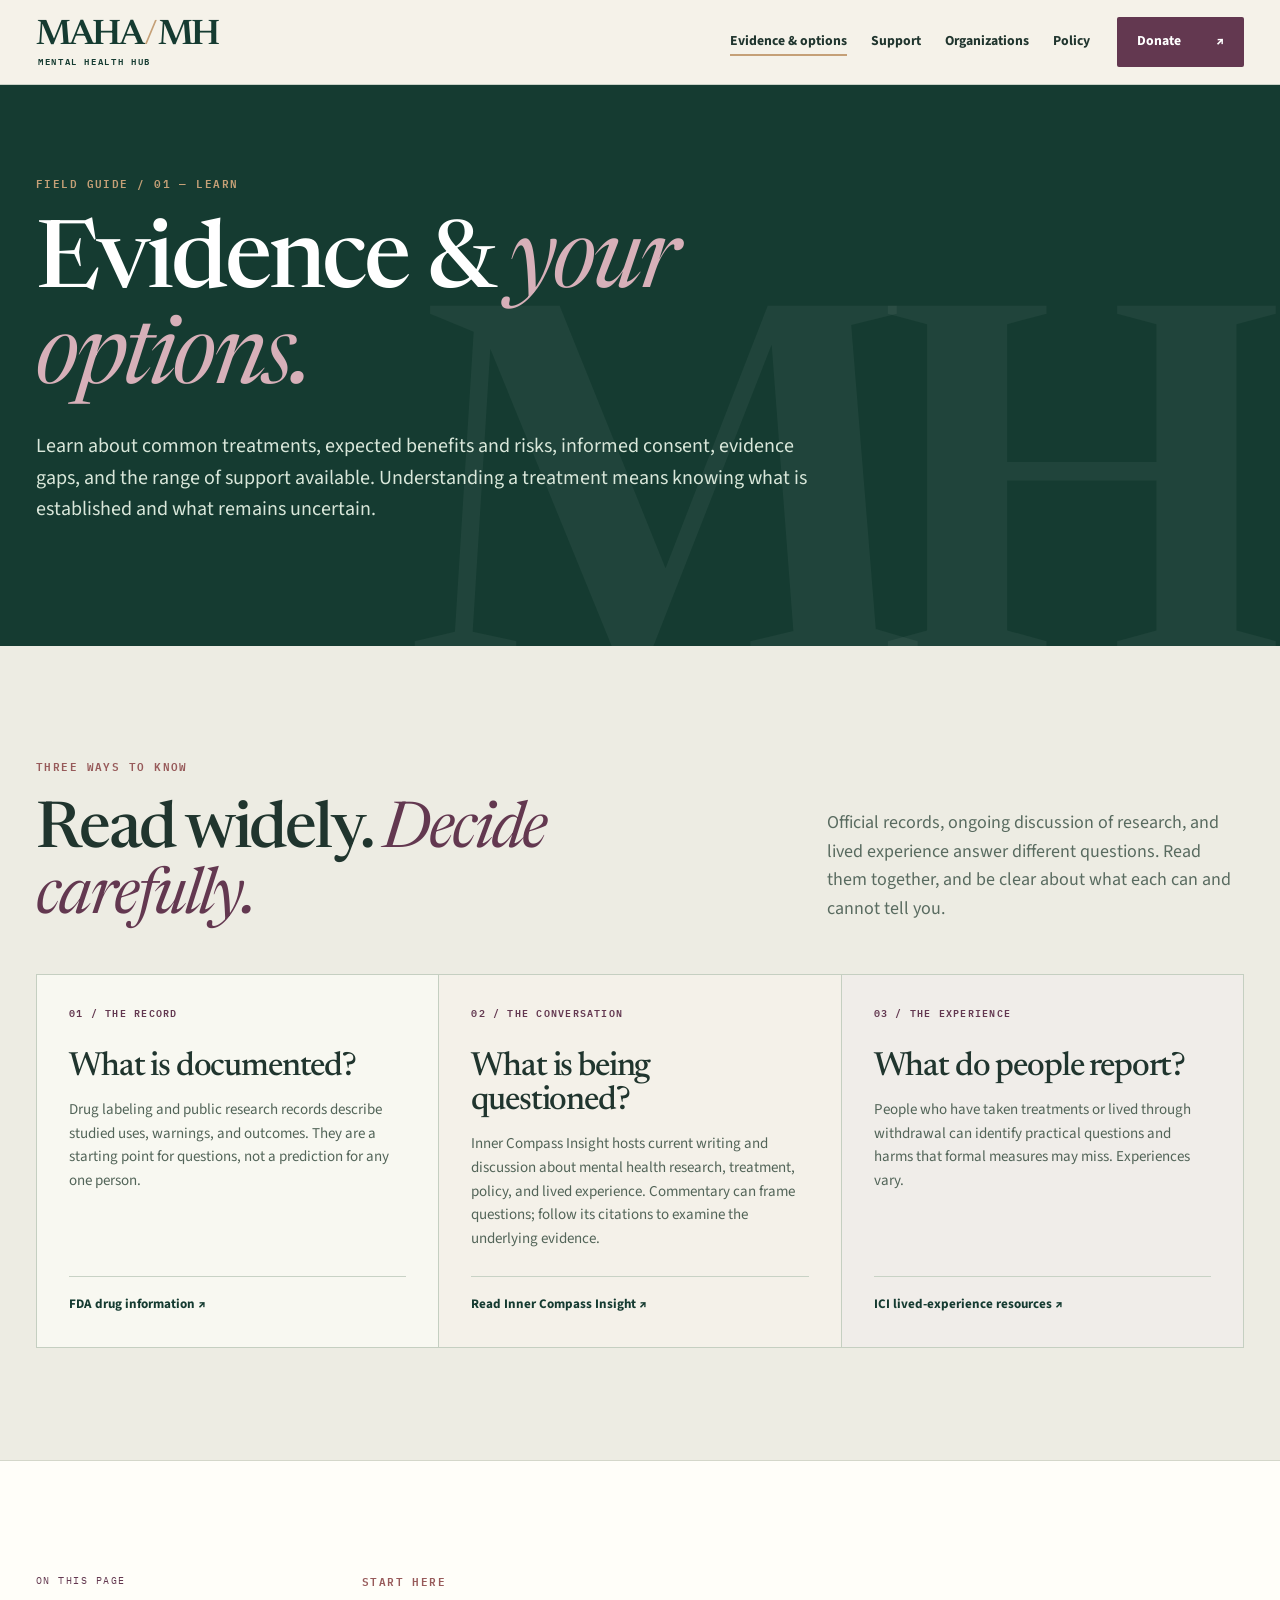
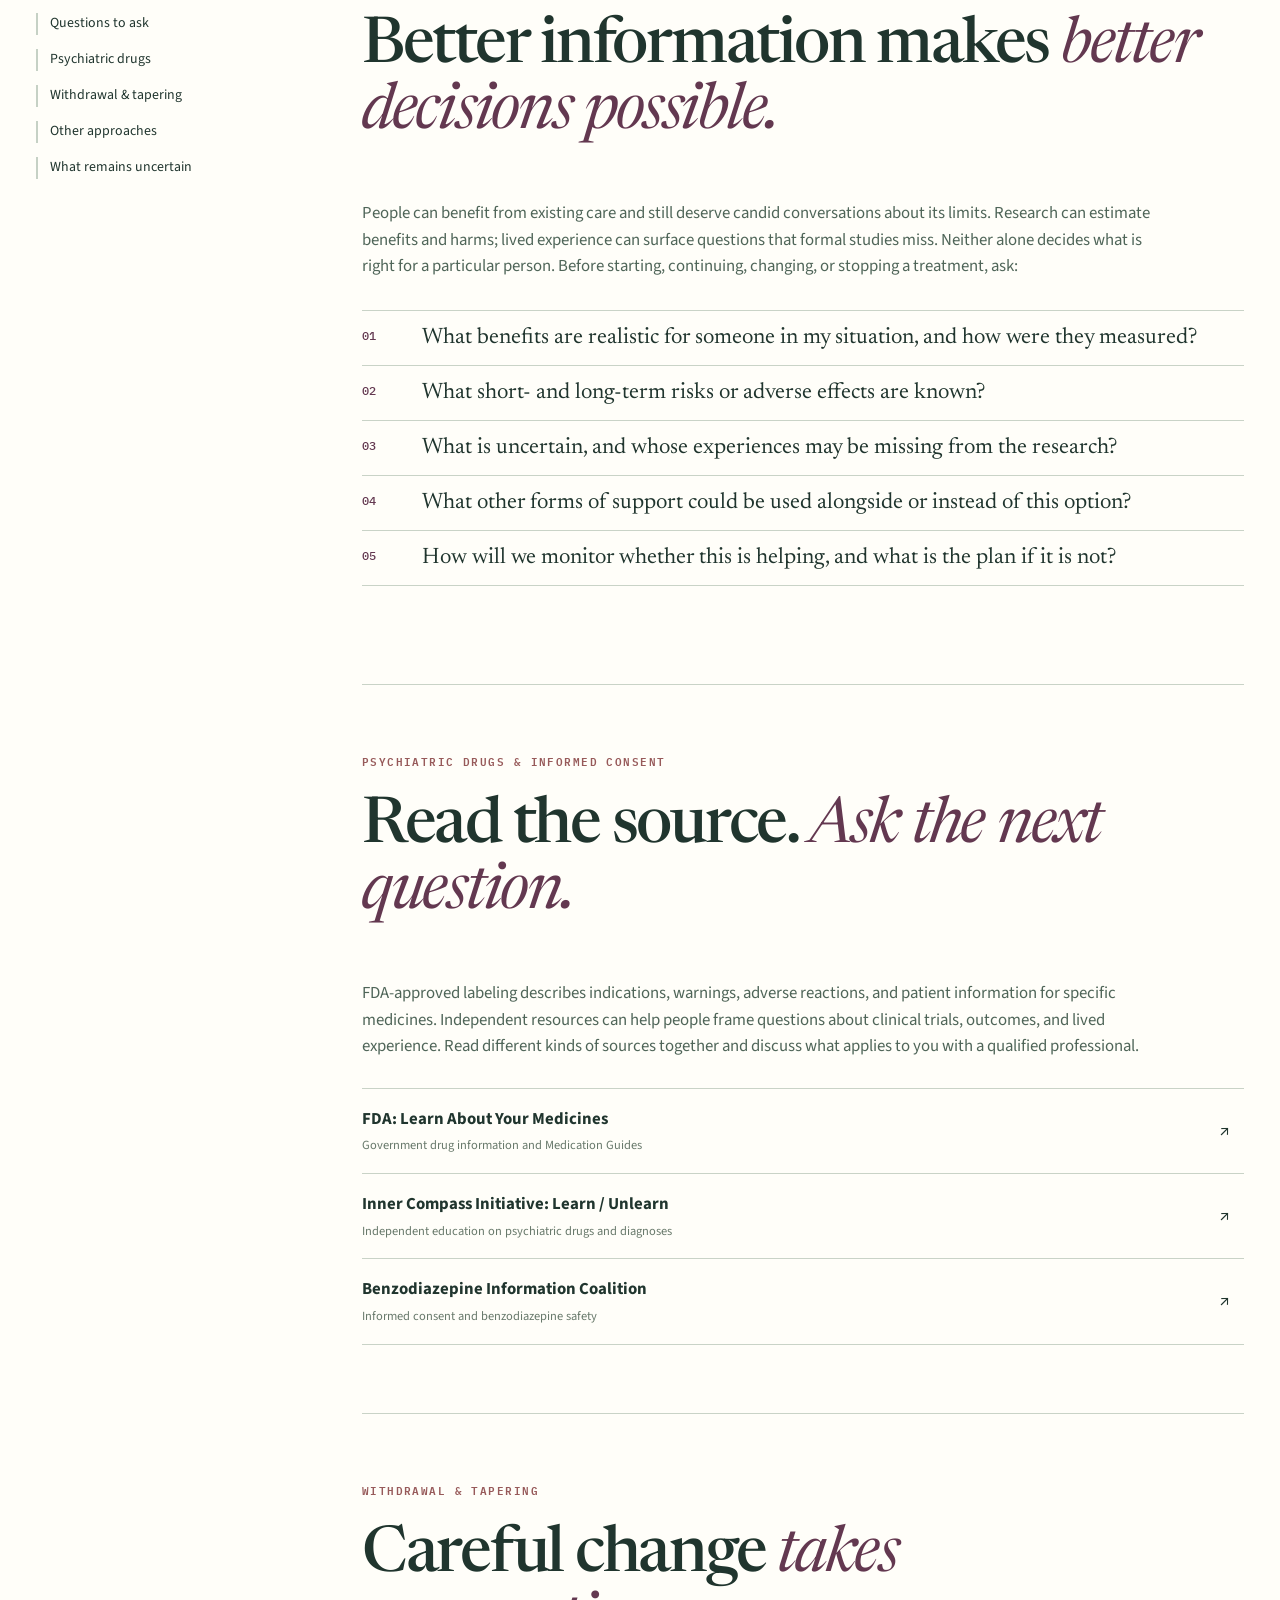
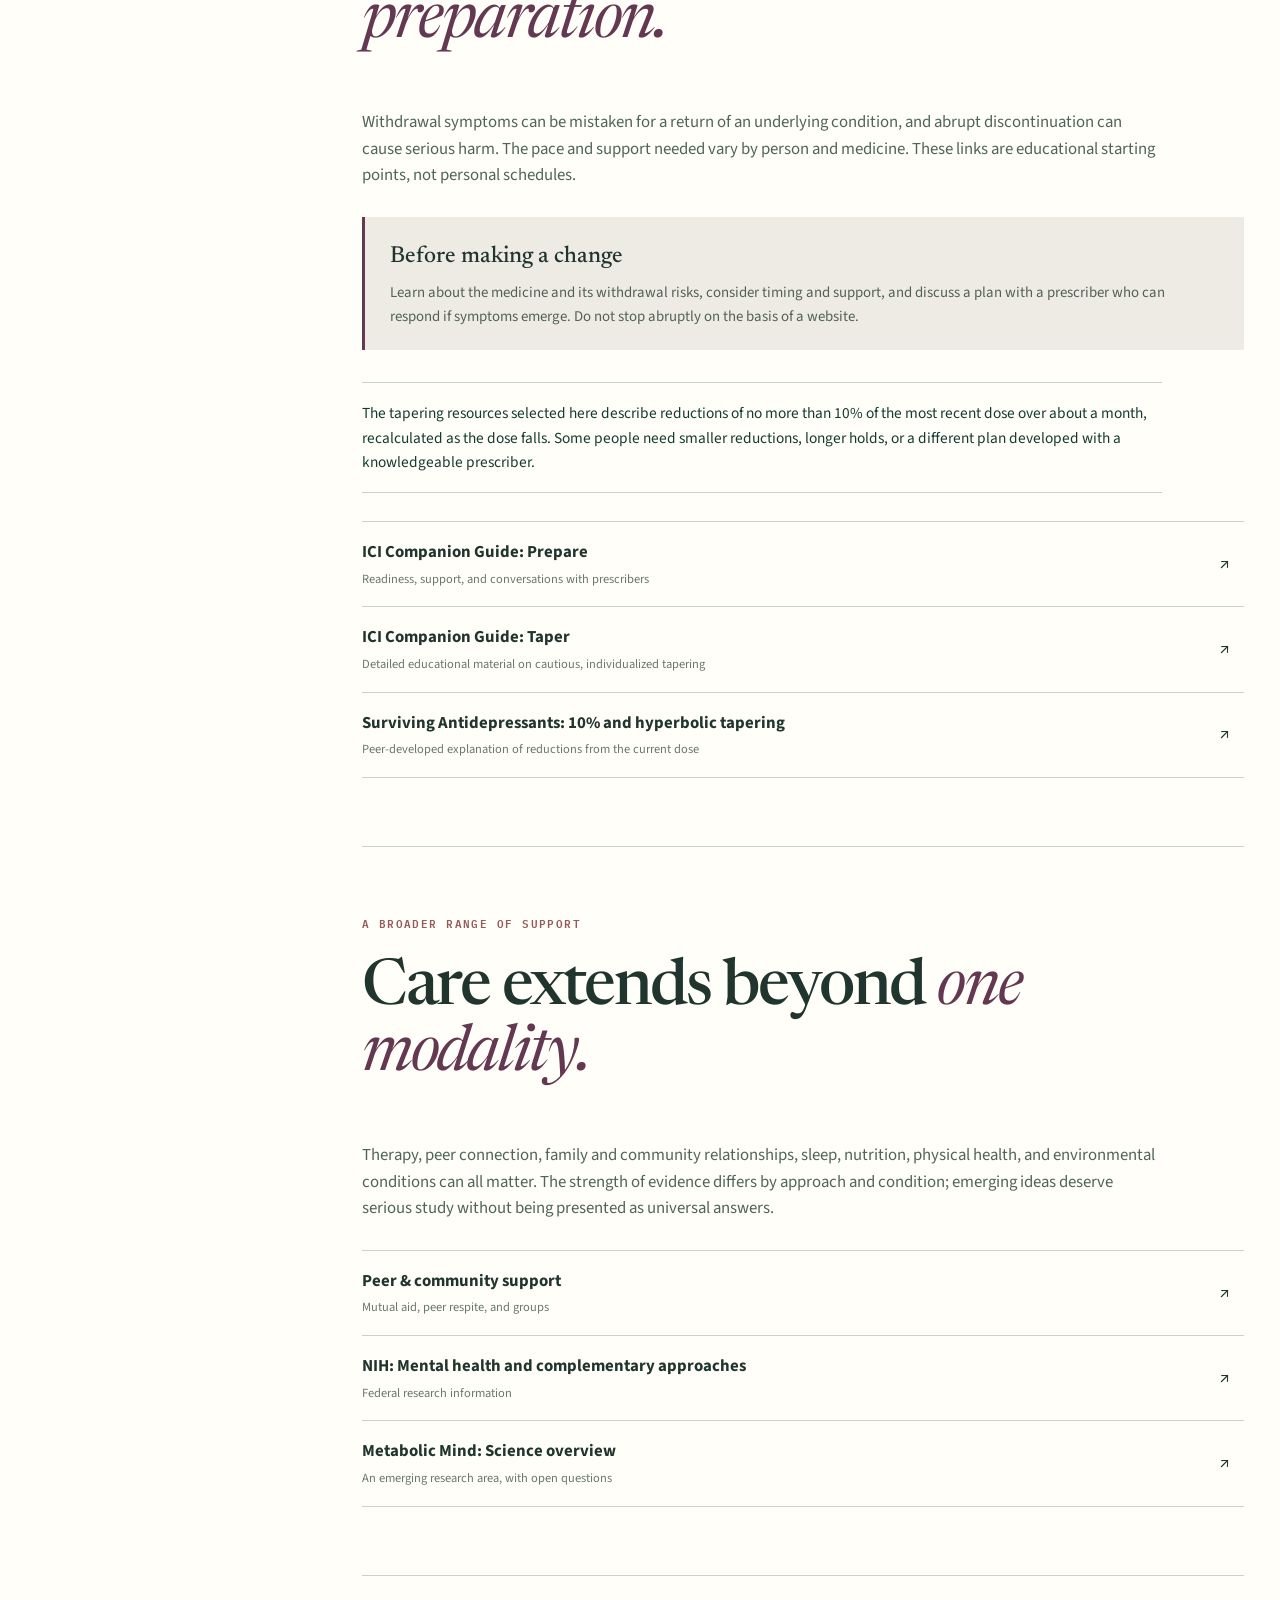
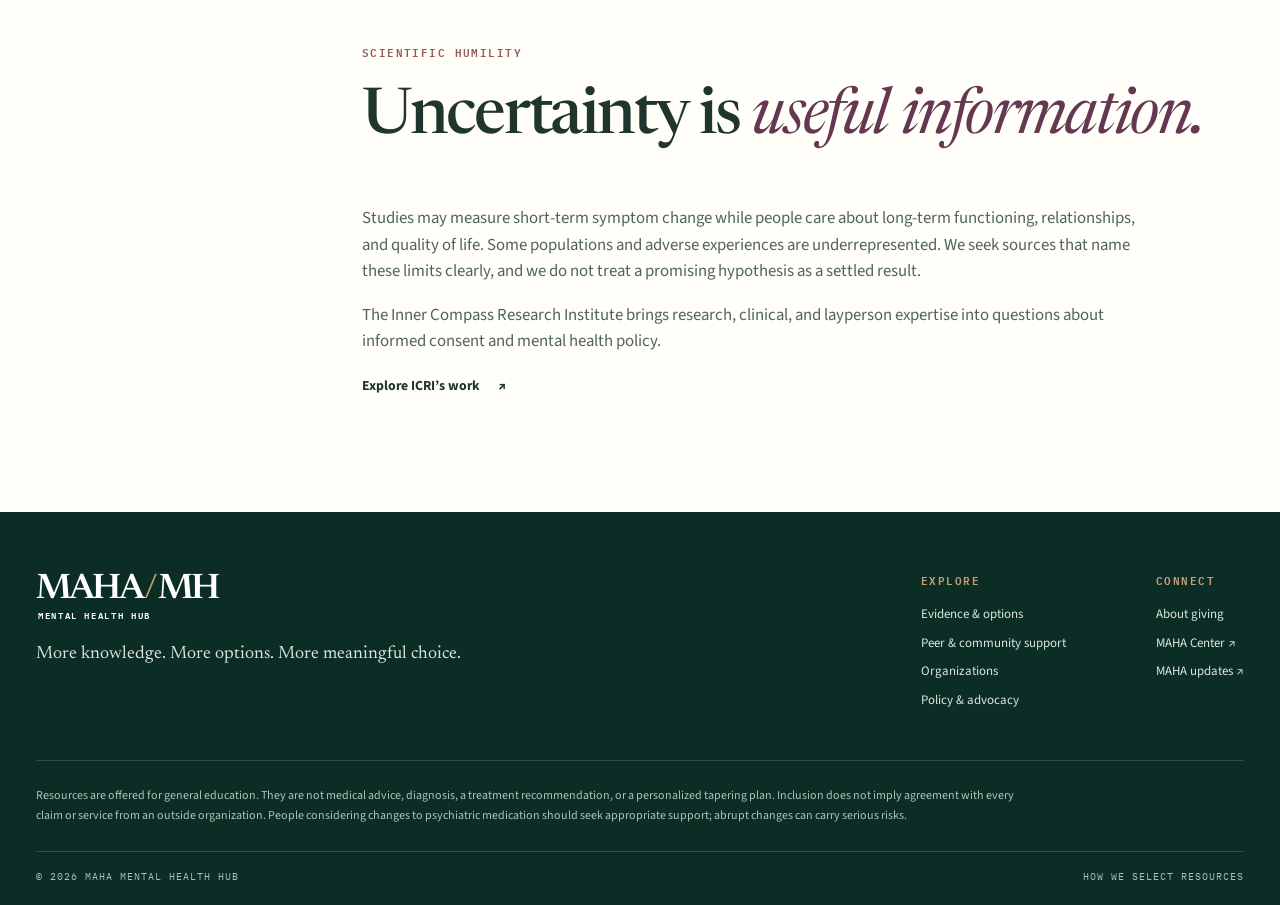
==== evidence.html @ 4b4849e9 "Add files via upload" ====
<!doctype html>
<html lang="en"><head><meta charset="utf-8"><meta name="viewport" content="width=device-width, initial-scale=1"><meta name="theme-color" content="#153b31"><meta name="description" content="Explore mental health evidence, informed consent, psychiatric drugs, withdrawal, and other approaches."><title>Evidence & Options | MAHA Mental Health Hub</title><link rel="icon" type="image/svg+xml" href="favicon.svg"><link rel="preconnect" href="https://fonts.googleapis.com"><link rel="preconnect" href="https://fonts.gstatic.com" crossorigin><link href="https://fonts.googleapis.com/css2?family=IBM+Plex+Mono:wght@400;500;600&family=Newsreader:opsz,wght@6..72,400;6..72,500;6..72,600&family=Source+Sans+3:wght@400;500;600;700&display=swap" rel="stylesheet"><link rel="stylesheet" href="styles.css"><script src="app.js" defer></script></head>
<body><a class="skip-link" href="#main">Skip to content</a>
<header class="site-header"><div class="shell header-inner"><a class="wordmark" href="index.html" aria-label="MAHA Mental Health Hub home"><span class="wordmark-main">MAHA<span class="wordmark-slash">/</span>MH</span><span class="wordmark-sub">MENTAL HEALTH HUB</span></a><a class="mobile-donate" href="https://givebutter.com/maha-mental-health-gvp1bu" target="_blank" rel="noopener noreferrer" aria-label="Donate to Inner Compass Initiative">Donate <span aria-hidden="true">↗</span></a><button class="menu-toggle" type="button" aria-label="Menu" aria-controls="site-nav" aria-expanded="false"><span class="menu-label">Menu</span><span aria-hidden="true">☰</span></button><nav id="site-nav" aria-label="Main navigation"><a href="evidence.html" aria-current="page">Evidence & options</a><a href="support.html">Support</a><a href="organizations.html">Organizations</a><a href="policy.html">Policy</a><a class="nav-donate" href="https://givebutter.com/maha-mental-health-gvp1bu" target="_blank" rel="noopener noreferrer" aria-label="Donate to Inner Compass Initiative">Donate <span aria-hidden="true">↗</span></a></nav></div></header>
<main id="main"><section class="page-hero"><div class="shell"><p class="eyebrow">FIELD GUIDE / 01 — LEARN</p><h1>Evidence & <em>your options.</em></h1><p>Learn about common treatments, expected benefits and risks, informed consent, evidence gaps, and the range of support available. Understanding a treatment means knowing what is established and what remains uncertain.</p></div></section>
<section class="section source-guide"><div class="shell"><div class="section-head"><div><span class="section-number">THREE WAYS TO KNOW</span><h2>Read widely. <em>Decide carefully.</em></h2></div><p>Official records, ongoing discussion of research, and lived experience answer different questions. Read them together, and be clear about what each can and cannot tell you.</p></div><div class="source-guide-grid"><article><span>01 / THE RECORD</span><h3>What is documented?</h3><p>Drug labeling and public research records describe studied uses, warnings, and outcomes. They are a starting point for questions, not a prediction for any one person.</p><a href="https://www.fda.gov/patients/learn-about-your-medicines" target="_blank" rel="noopener noreferrer">FDA drug information ↗</a></article><article><span>02 / THE CONVERSATION</span><h3>What is being questioned?</h3><p>Inner Compass Insight hosts current writing and discussion about mental health research, treatment, policy, and lived experience. Commentary can frame questions; follow its citations to examine the underlying evidence.</p><a href="https://innercompassinsight.substack.com/" target="_blank" rel="noopener noreferrer">Read Inner Compass Insight ↗</a></article><article><span>03 / THE EXPERIENCE</span><h3>What do people report?</h3><p>People who have taken treatments or lived through withdrawal can identify practical questions and harms that formal measures may miss. Experiences vary.</p><a href="https://www.theinnercompass.org/learn" target="_blank" rel="noopener noreferrer">ICI lived-experience resources ↗</a></article></div></div></section>
<section class="section"><div class="shell page-layout"><aside class="page-aside"><span>ON THIS PAGE</span><a href="#questions">Questions to ask</a><a href="#medicines">Psychiatric drugs</a><a href="#withdrawal">Withdrawal & tapering</a><a href="#beyond">Other approaches</a><a href="#uncertainty">What remains uncertain</a></aside><div class="page-content"><section id="questions"><span class="section-number">START HERE</span><h2>Better information makes <em>better decisions possible.</em></h2><p>People can benefit from existing care and still deserve candid conversations about its limits. Research can estimate benefits and harms; lived experience can surface questions that formal studies miss. Neither alone decides what is right for a particular person. Before starting, continuing, changing, or stopping a treatment, ask:</p><ol class="question-list"><li>What benefits are realistic for someone in my situation, and how were they measured?</li><li>What short- and long-term risks or adverse effects are known?</li><li>What is uncertain, and whose experiences may be missing from the research?</li><li>What other forms of support could be used alongside or instead of this option?</li><li>How will we monitor whether this is helping, and what is the plan if it is not?</li></ol></section>
<section id="medicines"><span class="section-number">PSYCHIATRIC DRUGS & INFORMED CONSENT</span><h2>Read the source. <em>Ask the next question.</em></h2><p>FDA-approved labeling describes indications, warnings, adverse reactions, and patient information for specific medicines. Independent resources can help people frame questions about clinical trials, outcomes, and lived experience. Read different kinds of sources together and discuss what applies to you with a qualified professional.</p><div class="link-rows"><a href="https://www.fda.gov/patients/learn-about-your-medicines" target="_blank" rel="noopener noreferrer"><strong>FDA: Learn About Your Medicines</strong><small>Government drug information and Medication Guides</small><span>↗</span></a><a href="https://www.theinnercompass.org/learn-unlearn" target="_blank" rel="noopener noreferrer"><strong>Inner Compass Initiative: Learn / Unlearn</strong><small>Independent education on psychiatric drugs and diagnoses</small><span>↗</span></a><a href="https://www.benzoinfo.com/informed-consent/" target="_blank" rel="noopener noreferrer"><strong>Benzodiazepine Information Coalition</strong><small>Informed consent and benzodiazepine safety</small><span>↗</span></a></div></section>
<section id="withdrawal"><span class="section-number">WITHDRAWAL & TAPERING</span><h2>Careful change <em>takes preparation.</em></h2><p>Withdrawal symptoms can be mistaken for a return of an underlying condition, and abrupt discontinuation can cause serious harm. The pace and support needed vary by person and medicine. These links are educational starting points, not personal schedules.</p><div class="callout"><strong>Before making a change</strong><p>Learn about the medicine and its withdrawal risks, consider timing and support, and discuss a plan with a prescriber who can respond if symptoms emerge. Do not stop abruptly on the basis of a website.</p></div><p class="selection-note">The tapering resources selected here describe reductions of no more than 10% of the most recent dose over about a month, recalculated as the dose falls. Some people need smaller reductions, longer holds, or a different plan developed with a knowledgeable prescriber.</p><div class="link-rows"><a href="https://www.theinnercompass.org/prepare" target="_blank" rel="noopener noreferrer"><strong>ICI Companion Guide: Prepare</strong><small>Readiness, support, and conversations with prescribers</small><span>↗</span></a><a href="https://www.theinnercompass.org/taper" target="_blank" rel="noopener noreferrer"><strong>ICI Companion Guide: Taper</strong><small>Detailed educational material on cautious, individualized tapering</small><span>↗</span></a><a href="https://www.survivingantidepressants.org/forums/topic/1024-why-taper-by-10-of-my-dosage-what-is-hyperbolic-tapering/" target="_blank" rel="noopener noreferrer"><strong>Surviving Antidepressants: 10% and hyperbolic tapering</strong><small>Peer-developed explanation of reductions from the current dose</small><span>↗</span></a></div></section>
<section id="beyond"><span class="section-number">A BROADER RANGE OF SUPPORT</span><h2>Care extends beyond <em>one modality.</em></h2><p>Therapy, peer connection, family and community relationships, sleep, nutrition, physical health, and environmental conditions can all matter. The strength of evidence differs by approach and condition; emerging ideas deserve serious study without being presented as universal answers.</p><div class="link-rows"><a href="support.html"><strong>Peer & community support</strong><small>Mutual aid, peer respite, and groups</small><span>↗</span></a><a href="https://www.nccih.nih.gov/health/mental-health" target="_blank" rel="noopener noreferrer"><strong>NIH: Mental health and complementary approaches</strong><small>Federal research information</small><span>↗</span></a><a href="https://www.metabolicmind.org/resources/science/overview/" target="_blank" rel="noopener noreferrer"><strong>Metabolic Mind: Science overview</strong><small>An emerging research area, with open questions</small><span>↗</span></a></div></section>
<section id="uncertainty"><span class="section-number">SCIENTIFIC HUMILITY</span><h2>Uncertainty is <em>useful information.</em></h2><p>Studies may measure short-term symptom change while people care about long-term functioning, relationships, and quality of life. Some populations and adverse experiences are underrepresented. We seek sources that name these limits clearly, and we do not treat a promising hypothesis as a settled result.</p><p>The Inner Compass Research Institute brings research, clinical, and layperson expertise into questions about informed consent and mental health policy.</p><a class="text-link" href="https://www.theinnercompass.org/researchinstitute" target="_blank" rel="noopener noreferrer">Explore ICRI’s work <span aria-hidden="true">↗</span></a></section></div></div></section></main>
<footer class="site-footer"><div class="shell"><div class="footer-main"><div><a class="wordmark wordmark-light" href="index.html"><span class="wordmark-main">MAHA<span class="wordmark-slash">/</span>MH</span><span class="wordmark-sub">MENTAL HEALTH HUB</span></a><p>More knowledge. More options. More meaningful choice.</p></div><div class="footer-nav"><div><span class="footer-label">Explore</span><a href="evidence.html">Evidence & options</a><a href="support.html">Peer & community support</a><a href="organizations.html">Organizations</a><a href="policy.html">Policy & advocacy</a></div><div><span class="footer-label">Connect</span><a href="giving.html">About giving</a><a href="https://www.mahacenter.org/" target="_blank" rel="noopener noreferrer">MAHA Center ↗</a><a href="https://www.mahacenter.org/involved" target="_blank" rel="noopener noreferrer">MAHA updates ↗</a></div></div></div><div class="footer-disclaimer"><p>Resources are offered for general education. They are not medical advice, diagnosis, a treatment recommendation, or a personalized tapering plan. Inclusion does not imply agreement with every claim or service from an outside organization. People considering changes to psychiatric medication should seek appropriate support; abrupt changes can carry serious risks.</p></div><div class="footer-bottom"><span>© 2026 MAHA Mental Health Hub</span><a href="index.html#approach">How we select resources</a></div></div></footer></body></html>
---- styles.css ----
:root{--forest:#153b31;--forest-deep:#0d3029;--forest-soft:#e3e9de;--plum:#633850;--plum-deep:#4e293d;--copper:#c5a077;--cream:#f5f2e9;--paper:#fffef9;--ink:#20352e;--muted:#596b60;--line:#c9d3c7;--display:'Newsreader',Georgia,serif;--body:'Source Sans 3',Arial,sans-serif;--mono:'IBM Plex Mono',monospace}*{box-sizing:border-box}html{scroll-behavior:smooth;scroll-padding-top:95px}body{margin:0;color:var(--ink);background:var(--paper);font:18px/1.58 var(--body)}a{color:inherit}button,input{font:inherit}button{cursor:pointer}h1,h2,h3,p{margin-top:0}h1,h2,h3{font-family:var(--display);font-weight:500;line-height:1.03;letter-spacing:-.035em}h1{font-size:clamp(4.1rem,7.3vw,8rem)}h2{font-size:clamp(3.1rem,5vw,5.3rem)}h3{font-size:clamp(1.65rem,2.3vw,2.15rem)}h1 em,h2 em{font-weight:400;color:var(--plum)}.shell{width:min(1240px,calc(100% - 72px));margin:auto}.section{padding:112px 0}.sr-only{position:absolute;width:1px;height:1px;overflow:hidden;clip:rect(0,0,0,0);white-space:nowrap}.skip-link{position:absolute;top:-100px;left:12px;z-index:100;padding:10px;background:#fff}.skip-link:focus{top:10px}:focus-visible{outline:3px solid var(--copper);outline-offset:4px}.site-header{position:sticky;top:0;z-index:30;background:rgba(245,242,233,.97);border-bottom:1px solid #c9d1c7;backdrop-filter:blur(14px)}.header-inner{height:84px;display:flex;align-items:center;gap:48px;justify-content:space-between}.wordmark{display:inline-flex;flex-direction:column;line-height:1;text-decoration:none;color:var(--forest);flex:none}.wordmark-main{font-family:var(--display);font-weight:600;letter-spacing:-.08em;font-size:2.2rem}.wordmark-slash{color:var(--copper);font-weight:400;margin:0 .07em}.wordmark-sub{font:600 .54rem/1.2 var(--mono);letter-spacing:.19em;padding-left:2px;margin-top:3px}.site-header nav{display:flex;align-items:center;gap:24px}.site-header nav a{font-size:.86rem;font-weight:700;text-decoration:none;white-space:nowrap}.site-header nav a:not(.nav-donate):hover,.site-header nav a[aria-current=page]:not(.nav-donate){text-decoration:underline;text-decoration-color:var(--copper);text-underline-offset:9px;text-decoration-thickness:2px}.nav-donate{background:var(--plum);color:white;padding:14px 20px;border-radius:2px;margin-left:3px;display:flex;gap:35px}.nav-donate:hover{background:var(--plum-deep)}.menu-toggle{display:none}.eyebrow,.section-number,.route-label,.route-no,.footer-label,.tile-no,.index-top,.index-bottom{font:600 .69rem/1.5 var(--mono);letter-spacing:.13em;text-transform:uppercase}.section-number{color:#975a5a;display:block;margin-bottom:26px}.button{display:inline-flex;align-items:center;justify-content:space-between;gap:34px;padding:17px 22px;border:1px solid transparent;text-decoration:none;font-size:.87rem;line-height:1.3;font-weight:700;border-radius:2px;transition:transform .18s,background .18s}.button:hover{transform:translateY(-3px)}.button-cream{background:var(--cream);color:var(--forest)}.button-outline-light{border-color:#b3c6b9;color:#fff}.button-dark{background:var(--forest);color:white}.button-plum{background:var(--plum);color:white;width:100%}.button-row,.hero-actions{display:flex;flex-wrap:wrap;align-items:center;gap:13px;margin-top:28px}.text-link{display:inline-flex;align-items:center;gap:18px;text-decoration:none;font-size:.86rem;font-weight:700}.text-link:hover{text-decoration:underline;text-underline-offset:5px}.home-hero{background:var(--forest);color:white;position:relative;overflow:hidden}.home-hero:before{content:'';position:absolute;top:0;left:56%;width:1px;height:100%;background:#ffffff16}.hero-layout{min-height:665px;display:grid;grid-template-columns:1.28fr .72fr;gap:7%;align-items:center}.hero-content{padding:80px 0}.eyebrow{color:var(--copper);margin-bottom:25px}.eyebrow.light{color:#dec49e}.eyebrow-line{display:inline-block;width:28px;border-top:1px solid currentColor;vertical-align:middle;margin:0 10px}.home-hero h1{margin-bottom:25px}.home-hero h1 em{color:#d2a4b2}.hero-lead{max-width:660px;color:#d5e1d4;font-size:1.18rem;line-height:1.67}.hero-index{border-top:2px solid var(--copper);background:#ffffff0a;padding:24px;align-self:center;box-shadow:22px 22px 0 #0b2e2755}.index-top,.index-bottom{display:flex;justify-content:space-between;color:#b7d1bf;font-size:.59rem}.index-top{margin-bottom:30px}.hero-index>a{display:grid;grid-template-columns:40px 1fr 20px;gap:12px;align-items:center;border-top:1px solid #a1baaa55;padding:19px 0;text-decoration:none}.hero-index>a:hover{color:#efc8a7}.hero-index>a span{font:500 .73rem var(--mono);color:var(--copper)}.hero-index>a strong{font:500 1.42rem var(--display)}.hero-index>a b{font-weight:400}.index-bottom{border-top:1px solid #a1baaa55;padding-top:20px;line-height:1.6}.hero-rule{display:flex;gap:22px;border-top:1px solid #acc3b250;padding:19px 0;color:#b6cbb9;font:500 .61rem var(--mono);letter-spacing:.18em}.hero-rule span:not(:last-child):after{content:'•';margin-left:22px;color:var(--copper)}.intro-section{background:var(--cream)}.intro-grid{display:grid;grid-template-columns:260px minmax(0,1fr);gap:8%}.section-side{display:flex;flex-direction:column;gap:6px}.side-rule{width:1px;background:var(--copper);flex:1;min-height:80px}.prose-large h2{max-width:860px}.prose-large>p{font-size:1.15rem;color:#455e50;line-height:1.72;max-width:780px}.approach-note{border-top:1px solid #b7c6b7;margin-top:38px;padding-top:25px;display:grid;grid-template-columns:140px 1fr;gap:20px;max-width:800px}.approach-note strong{font:600 .71rem var(--mono);text-transform:uppercase;letter-spacing:.12em;color:var(--plum)}.approach-note p{font-size:.94rem;margin:0;color:#4d6255}.section-head{display:grid;grid-template-columns:1.25fr .75fr;gap:8%;align-items:end;margin-bottom:42px}.section-head h2{margin-bottom:0}.section-head>p{color:var(--muted);margin:0 0 9px;max-width:430px}.pathways{background:var(--paper)}.route-grid{display:grid;grid-template-columns:repeat(2,1fr);gap:12px}.route-card{display:grid;grid-template-columns:1fr auto;grid-template-rows:auto auto 1fr auto;min-height:285px;background:#f4f3eb;border:1px solid #d5ddd0;padding:28px;text-decoration:none;transition:transform .18s,background .18s}.route-card:hover{transform:translateY(-4px);background:#e8ede3}.route-no{grid-column:1;color:#9f675d}.route-label{grid-column:2;color:#51735d}.route-card h3{grid-column:1/-1;font-size:2.1rem;align-self:end;margin:38px 0 10px}.route-card p{grid-column:1/-1;color:#5e7063;margin:0;max-width:500px;font-size:.96rem}.route-action{grid-column:1/-1;align-self:end;border-top:1px solid #becbbd;padding-top:18px;margin-top:22px;display:flex;justify-content:space-between;font-size:.82rem;font-weight:700}.urgent-section{background:#e5e8dc}.urgent-grid{display:grid;grid-template-columns:.48fr 1fr;gap:12%;align-items:center}.urgent-symbol{height:300px;display:grid;place-items:center;border-left:1px solid #a7baaa;border-right:1px solid #a7baaa;position:relative;color:var(--plum)}.urgent-symbol:before,.urgent-symbol:after{content:'';position:absolute;left:16%;right:16%;border-top:1px solid #a7baaa}.urgent-symbol:before{top:34%}.urgent-symbol:after{bottom:34%}.urgent-symbol span{font-family:var(--display);font-size:6rem;line-height:1}.urgent-symbol span:last-child{position:absolute;transform:translate(40px,45px);color:#af796f}.urgent-grid h2{font-size:clamp(2.8rem,4vw,4.7rem)}.urgent-grid p{max-width:630px;color:#4a6054}.work-section{background:var(--paper)}.work-lines{border-top:1px solid var(--line)}.work-lines>a{display:grid;grid-template-columns:65px 1.2fr .8fr 20px;gap:25px;align-items:center;padding:27px 4px;border-bottom:1px solid var(--line);text-decoration:none}.work-lines>a:hover{color:var(--plum);background:#f7f6f0}.work-lines span{font:.8rem var(--mono);color:#9a685e}.work-lines h3{margin:0;font-size:1.65rem}.work-lines p{margin:0;color:#607265;font-size:.9rem}.work-lines b{font-weight:400}.closing-cta{background:var(--plum);color:#fff}.closing-grid{display:flex;justify-content:space-between;align-items:end;gap:30px}.closing-cta .section-number{color:#e6bf9e}.closing-cta h2{max-width:750px;margin-bottom:15px}.closing-cta h2 em{color:#e8b9c8}.closing-cta p{color:#ebdce4;margin-bottom:0}.closing-grid>.button{flex:none}.page-hero{background:var(--forest);color:white;padding:90px 0 100px;position:relative;overflow:hidden}.page-hero:after{content:'MH';position:absolute;right:3%;bottom:-130px;color:#ffffff0c;font:600 30rem/1 var(--display);letter-spacing:-.1em;pointer-events:none}.page-hero .shell{position:relative;z-index:1}.page-hero h1{max-width:850px;margin:0 0 22px}.page-hero h1 em{color:#d7b0b9}.page-hero p:not(.eyebrow){font-size:1.25rem;max-width:780px;color:#d9e7da}.plum-hero,.giving-hero{background:var(--plum-deep)}.plum-hero h1 em,.giving-hero h1 em{color:#d2b59c}.giving-hero .button{margin-top:20px}.page-layout{display:grid;grid-template-columns:205px 1fr;gap:10%}.page-aside{position:sticky;top:125px;align-self:start;display:flex;flex-direction:column;gap:14px}.page-aside span{font:.65rem var(--mono);letter-spacing:.14em;color:var(--plum);margin-bottom:12px}.page-aside a{font-size:.87rem;text-decoration:none;border-left:2px solid #c6d1c5;padding-left:12px}.page-aside a:hover{border-color:var(--plum);color:var(--plum)}.page-content section{padding:0 0 68px;margin-bottom:68px;border-bottom:1px solid var(--line)}.page-content section:last-child{border:0;margin:0;padding:0}.page-content h2{max-width:850px}.page-content p{color:#4f6558;font-size:1.05rem;max-width:800px}.question-list{counter-reset:q;list-style:none;padding:0;margin:30px 0}.question-list li{position:relative;padding:13px 10px 13px 60px;border-top:1px solid var(--line);font-family:var(--display);font-size:1.4rem;line-height:1.25}.question-list li:last-child{border-bottom:1px solid var(--line)}.question-list li:before{counter-increment:q;content:counter(q,decimal-leading-zero);position:absolute;left:0;top:17px;color:var(--plum);font:500 .75rem var(--mono)}.link-rows{margin-top:28px;border-top:1px solid var(--line)}.link-rows a{display:grid;grid-template-columns:1fr 25px;gap:4px 15px;padding:17px 0;border-bottom:1px solid var(--line);text-decoration:none}.link-rows a:hover{color:var(--plum)}.link-rows strong{font-size:1.05rem}.link-rows small{grid-column:1;color:#68796b;font-size:.78rem}.link-rows span{grid-column:2;grid-row:1/3;align-self:center}.callout,.notice{border-left:3px solid var(--plum);background:#eeeae4;padding:22px 25px;margin:28px 0}.callout strong,.notice strong{font-family:var(--display);font-size:1.45rem;font-weight:500}.callout p,.notice p{margin:6px 0 0!important;font-size:.93rem!important;color:#516355}.editorial-grid{display:grid;grid-template-columns:repeat(2,1fr);gap:12px}.editorial-grid article{min-height:320px;background:var(--cream);padding:28px;display:flex;flex-direction:column}.tile-no{color:var(--plum)}.editorial-grid h3{margin:40px 0 12px}.editorial-grid p{font-size:.97rem;color:#56695c;line-height:1.6}.editorial-grid a{margin-top:auto}.notice{margin-top:40px}.directory-intro{display:grid;grid-template-columns:1.1fr .9fr;gap:6%;align-items:end}.directory-intro p{color:var(--muted)}.directory-tools{border-top:1px solid var(--line);padding-top:23px;margin-top:30px;display:flex;justify-content:space-between;gap:20px;flex-wrap:wrap}.search-field input{padding:12px 15px;background:#fff;border:1px solid #acbdad;min-width:300px;max-width:100%;outline-color:var(--plum)}.filters{display:flex;gap:6px;flex-wrap:wrap}.filters button{border:1px solid #b7c6b9;background:transparent;padding:9px 12px;color:var(--ink);font-size:.79rem;border-radius:2px}.filters button[aria-pressed=true]{background:var(--forest);color:white}.result-count{font:.7rem var(--mono);color:#748479;margin:22px 0 13px}.directory-list{display:grid;grid-template-columns:repeat(2,1fr);gap:10px}.directory-entry{border:1px solid #d2ddd0;background:#f8f8f1;padding:26px;display:flex;flex-direction:column;min-height:255px}.directory-entry .entry-tag{font:.65rem var(--mono);color:var(--plum);text-transform:uppercase;letter-spacing:.1em}.directory-entry h3{font-size:1.55rem;margin:20px 0 8px}.directory-entry p{font-size:.88rem;color:#5c6e60;line-height:1.55;margin-bottom:15px}.directory-entry a{font-size:.8rem;font-weight:700;text-decoration:none;margin-top:auto}.directory-entry a:hover{text-decoration:underline}.empty-state{grid-column:1/-1;padding:35px;background:var(--cream)}.policy-list{border-top:1px solid var(--line)}.policy-list article{display:grid;grid-template-columns:180px 1fr 1.15fr;gap:5%;padding:25px 0;border-bottom:1px solid var(--line);align-items:start}.policy-list span{font:.68rem var(--mono);color:var(--plum)}.policy-list h3{margin:0}.policy-list p{font-size:.9rem;color:#627267;margin:0}.source-panel{margin-top:80px;padding:52px;background:#e6eadf}.source-panel p{max-width:780px;color:#52675a}.source-links{display:flex;gap:8px;flex-wrap:wrap;margin-top:25px}.source-links a{display:flex;gap:30px;justify-content:space-between;align-items:center;padding:13px 18px;background:var(--forest);color:white;text-decoration:none;font-size:.82rem;font-weight:700}.source-links a:hover{background:var(--plum)}.policy-caveat{font-size:.8rem;color:#6b776b;margin:22px 0 0}.giving-grid{display:grid;grid-template-columns:1.1fr .9fr;gap:10%;align-items:start}.giving-grid>div:first-child p{max-width:700px;color:#54675b}.fund-pillars{border-top:1px solid var(--line);display:grid;grid-template-columns:1fr 1fr;margin-top:30px}.fund-pillars span{border-bottom:1px solid var(--line);padding:13px 8px 13px 0;font:.72rem var(--mono)}.giving-card{background:#ede8e0;padding:35px;border-top:4px solid var(--plum)}.giving-card h3{font-size:2.5rem;margin-bottom:18px}.giving-card>p{font-size:.96rem;color:#53645a}.giving-card .donation-clarity{font-size:.8rem;border-top:1px solid #cdbfb7;margin-top:25px;padding-top:20px}.fund-governance{background:var(--cream)}.governance-grid{display:grid;grid-template-columns:repeat(3,1fr);gap:12px}.governance-grid>div{border-top:2px solid var(--copper);padding-top:20px}.governance-grid strong{font-family:var(--display);font-size:1.5rem;font-weight:500}.governance-grid p{font-size:.87rem;color:#607063;margin-top:10px}.site-footer{background:#0c2d26;color:#dce6db;padding:60px 0 22px}.footer-main{display:flex;justify-content:space-between;gap:40px;border-bottom:1px solid #6f938055;padding-bottom:50px}.wordmark-light{color:white}.footer-main>div:first-child p{font:400 1.12rem var(--display);margin:25px 0 0}.footer-nav{display:flex;gap:90px}.footer-nav>div{display:flex;flex-direction:column;gap:8px}.footer-label{color:var(--copper);margin-bottom:8px}.footer-nav a{font-size:.81rem;color:#dce6db;text-decoration:none}.footer-nav a:hover{text-decoration:underline}.footer-disclaimer{padding:25px 0;max-width:1000px}.footer-disclaimer p{font-size:.75rem;color:#aac5b4;line-height:1.65;margin:0}.footer-bottom{display:flex;justify-content:space-between;border-top:1px solid #6f938055;padding-top:18px;font:.63rem var(--mono);text-transform:uppercase;letter-spacing:.1em;color:#a8c1b2}.footer-bottom a{text-decoration:none}
@media(max-width:980px){.shell{width:min(100% - 42px,760px)}.section{padding:75px 0}.menu-toggle{display:flex;gap:8px;align-items:center;padding:8px 11px;background:transparent;border:1px solid #a0b3a4;color:var(--forest);font-size:.82rem}.site-header nav{display:none;position:absolute;top:84px;left:0;right:0;background:var(--cream);padding:18px 22px;box-shadow:0 20px 24px #102c2520;flex-direction:column;align-items:stretch;gap:0}.site-header nav.open{display:flex}.site-header nav a{padding:13px 0}.site-header nav .nav-donate{padding:13px;margin:12px 0 0}.hero-layout{grid-template-columns:1fr;gap:0}.hero-content{padding:85px 0 30px}.hero-index{margin:0 0 50px}.intro-grid{grid-template-columns:1fr;gap:20px}.side-rule{display:none}.section-head,.directory-intro,.giving-grid{grid-template-columns:1fr;gap:15px}.urgent-grid{grid-template-columns:1fr}.urgent-symbol{display:none}.page-layout{grid-template-columns:1fr}.page-aside{position:static;flex-direction:row;flex-wrap:wrap;margin-bottom:50px;gap:8px 18px}.page-aside span{width:100%}.page-aside a{font-size:.76rem}.policy-list article{grid-template-columns:100px 1fr}.policy-list p{grid-column:2}.footer-nav{gap:35px}}
@media(max-width:650px){body{font-size:16px}.shell{width:calc(100% - 32px)}.section{padding:60px 0}.header-inner{height:72px}.site-header nav{top:72px}.wordmark-main{font-size:1.85rem}.wordmark-sub{font-size:.46rem}.home-hero h1,.page-hero h1{font-size:clamp(3.8rem,13.5vw,5.5rem)}.hero-content{padding:65px 0 25px}.hero-lead{font-size:1.04rem}.hero-index{padding:17px}.hero-index>a strong{font-size:1.2rem}.home-hero:before{display:none}.hero-rule{font-size:.48rem;gap:9px}.hero-rule span:not(:last-child):after{margin-left:9px}.route-grid,.editorial-grid,.directory-list,.governance-grid{grid-template-columns:1fr}.route-card{min-height:245px}.route-card h3{margin-top:25px}.approach-note{grid-template-columns:1fr;gap:7px}.work-lines>a{grid-template-columns:35px 1fr 18px;gap:8px 14px}.work-lines h3{font-size:1.38rem}.work-lines p{grid-column:2}.work-lines b{grid-column:3;grid-row:1/3}.closing-grid{display:block}.closing-grid>.button{margin-top:25px}.page-hero{padding:68px 0}.page-hero:after{font-size:19rem;bottom:-70px}.page-hero p:not(.eyebrow){font-size:1.05rem}.question-list li{font-size:1.2rem}.policy-list article{grid-template-columns:1fr;gap:7px}.policy-list p{grid-column:1}.source-panel{padding:26px;margin-top:45px}.source-links a{width:100%}.fund-pillars{grid-template-columns:1fr}.giving-card{padding:25px}.footer-main{display:block}.footer-nav{margin-top:40px;gap:35px}.footer-bottom{gap:15px;flex-wrap:wrap}}
@media(prefers-reduced-motion:reduce){html{scroll-behavior:auto}*,*:before,*:after{transition:none!important;animation:none!important}}
.tracking-tool{display:flex;align-items:center;justify-content:space-between;gap:32px;margin-top:18px;padding:30px 34px;border:1px solid var(--line);border-left:4px solid var(--copper);background:var(--cream)}.tracking-tool .section-number{margin-bottom:10px}.tracking-tool h3{margin-bottom:8px}.tracking-tool p{font-size:.9rem;color:var(--muted);max-width:700px;margin-bottom:0}.tracking-tool .button{flex:none}@media(max-width:650px){.tracking-tool{display:block;padding:25px}.tracking-tool .button{margin-top:20px}}
.directory-entry .entry-relevance{border-top:1px solid var(--line);padding-top:13px;margin-top:3px;color:#4d6356}.entry-relevance strong{font:600 .62rem var(--mono);letter-spacing:.08em;text-transform:uppercase;color:var(--plum);margin-right:5px}
/* An editorial feature spread: one lead story, two concise companion stories. */
.work-section{background:#f0f3eb}.feature-grid{display:grid;grid-template-columns:1.25fr 1fr 1fr;gap:12px}.feature-card{position:relative;display:flex;flex-direction:column;align-items:flex-start;min-width:0;padding:34px 38px 30px;background:#fffef9;border-top:3px solid var(--copper);overflow:hidden}.feature-card:first-child{background:#e1e9de;padding:38px 42px}.feature-card:nth-child(2){background:#f6f1e8;border-top-color:var(--plum)}.feature-card:nth-child(3){background:#eee7ea;border-top-color:var(--forest)}.feature-card:before{content:'01';position:absolute;right:18px;top:8px;font:400 9rem/1 var(--display);letter-spacing:-.09em;color:#153b310c;pointer-events:none}.feature-card:nth-child(2):before{content:'02';color:#6338500c}.feature-card:nth-child(3):before{content:'03'}.feature-kicker{position:relative;font:600 .65rem/1.5 var(--mono);letter-spacing:.12em;color:var(--plum)}.feature-card h3{position:relative;font-size:clamp(2.15rem,3vw,3.25rem);margin:27px 0 15px;max-width:580px}.feature-card:first-child h3{font-size:clamp(2.7rem,3.3vw,4rem);max-width:500px}.feature-card>p{position:relative;color:#53685a;font-size:.96rem;line-height:1.55;max-width:650px}.feature-card .feature-detail{font-size:.85rem;border-top:1px solid #819b8555;margin:8px 0 0;padding-top:11px}.feature-detail strong{color:var(--forest);font:600 .63rem var(--mono);letter-spacing:.05em;text-transform:uppercase;margin-right:8px}.feature-card>a{position:relative;display:inline-flex;gap:35px;align-items:center;justify-content:space-between;margin-top:auto;padding-top:25px;color:var(--forest);font-size:.86rem;font-weight:700;text-decoration:none}.feature-card>a:hover{text-decoration:underline;text-underline-offset:5px}.feature-note{font-size:.75rem;color:#637568;margin:22px 0 8px}.work-section>.shell>.text-link{margin-top:4px}
@media(max-width:980px){.feature-grid{grid-template-columns:1fr}.feature-card,.feature-card:first-child{padding:34px}.feature-card:first-child h3{font-size:clamp(2.8rem,7vw,4rem)}}
@media(max-width:650px){.feature-card,.feature-card:first-child{padding:28px}.feature-card:before{font-size:7rem}.feature-card h3{font-size:2.25rem}.feature-card:first-child h3{font-size:2.9rem}}

.mobile-donate{display:none}@media(max-width:980px){.header-inner{gap:18px}.mobile-donate{display:inline-flex;align-items:center;gap:8px;margin-left:auto;background:var(--plum);color:#fff;padding:11px 14px;border-radius:2px;text-decoration:none;font-size:.76rem;font-weight:700;white-space:nowrap}.site-header nav .nav-donate{display:none}}@media(max-width:650px){.header-inner{gap:9px}.wordmark-main{font-size:1.65rem}.mobile-donate{padding:9px 10px;font-size:.68rem}.menu-toggle{gap:5px;font-size:.72rem;padding:7px 8px}}@media(max-width:390px){.menu-label{display:none}}@media(prefers-reduced-motion:reduce){html{scroll-behavior:auto}.button{transition:none}}

/* Source literacy is presented as a numbered reading sequence. */
.source-guide{background:#edece3;border-bottom:1px solid #d4d7ca}.source-guide-grid{display:grid;grid-template-columns:repeat(3,minmax(0,1fr));gap:1px;background:#c5cfc1;border:1px solid #c5cfc1}.source-guide-grid article{display:flex;flex-direction:column;min-width:0;padding:30px 32px 32px;background:#f8f8f1}.source-guide-grid article:nth-child(2){background:#f4f1e9}.source-guide-grid article:nth-child(3){background:#f0ede9}.source-guide-grid article>span{font:600 .64rem/1.5 var(--mono);letter-spacing:.12em;color:var(--plum)}.source-guide-grid h3{font-size:clamp(1.8rem,2.6vw,2.6rem);margin:30px 0 13px;max-width:330px}.source-guide-grid p{font-size:.94rem;line-height:1.58;color:#526458;max-width:420px;margin:0 0 25px}.source-guide-grid a{font-size:.82rem;font-weight:700;color:var(--forest);margin-top:auto;text-decoration:none;border-top:1px solid #c8d2c5;padding-top:17px}.source-guide-grid a:hover{text-decoration:underline;text-underline-offset:4px}
.support-fit{margin-top:80px;padding:40px 0 0;border-top:3px solid var(--forest)}.support-fit .section-head{margin-bottom:28px}.fit-grid{display:grid;grid-template-columns:repeat(3,minmax(0,1fr));gap:14px}.fit-grid>div{padding:25px 28px 24px;background:#e7ebe2;border-top:2px solid var(--copper)}.fit-grid span,.policy-steps b{font:600 .7rem/1.4 var(--mono);color:var(--plum)}.fit-grid h3{font-size:1.65rem;margin:24px 0 9px}.fit-grid p{font-size:.9rem;color:#52685a;line-height:1.6;margin:0}.support-fit+.notice{margin-top:48px}
.policy-steps{margin-top:75px;border-top:3px solid var(--plum);padding-top:27px}.policy-steps>.section-number{margin-bottom:22px}.policy-steps>div{display:grid;grid-template-columns:repeat(3,minmax(0,1fr));gap:16px}.policy-steps article{border-left:1px solid #becbbd;padding:7px 18px 2px 24px}.policy-steps h3{font-size:1.62rem;margin:19px 0 9px}.policy-steps p{font-size:.9rem;line-height:1.6;color:#53695b;margin:0}
@media(max-width:980px){.source-guide-grid{grid-template-columns:1fr}.source-guide-grid h3{margin-top:16px}.fit-grid{grid-template-columns:1fr}.policy-steps>div{grid-template-columns:1fr}.policy-steps article{padding:10px 20px}.policy-steps h3{margin:8px 0}.support-fit{margin-top:65px}}
@media(max-width:650px){.source-guide-grid article{padding:25px}.source-guide-grid h3{font-size:2rem}.support-fit{margin-top:55px}.fit-grid>div{padding:22px}.policy-steps{margin-top:55px}}
.selection-note{border-top:1px solid var(--line);border-bottom:1px solid var(--line);padding:18px 0;margin:32px 0 5px;color:var(--forest)!important;font-size:.96rem!important}
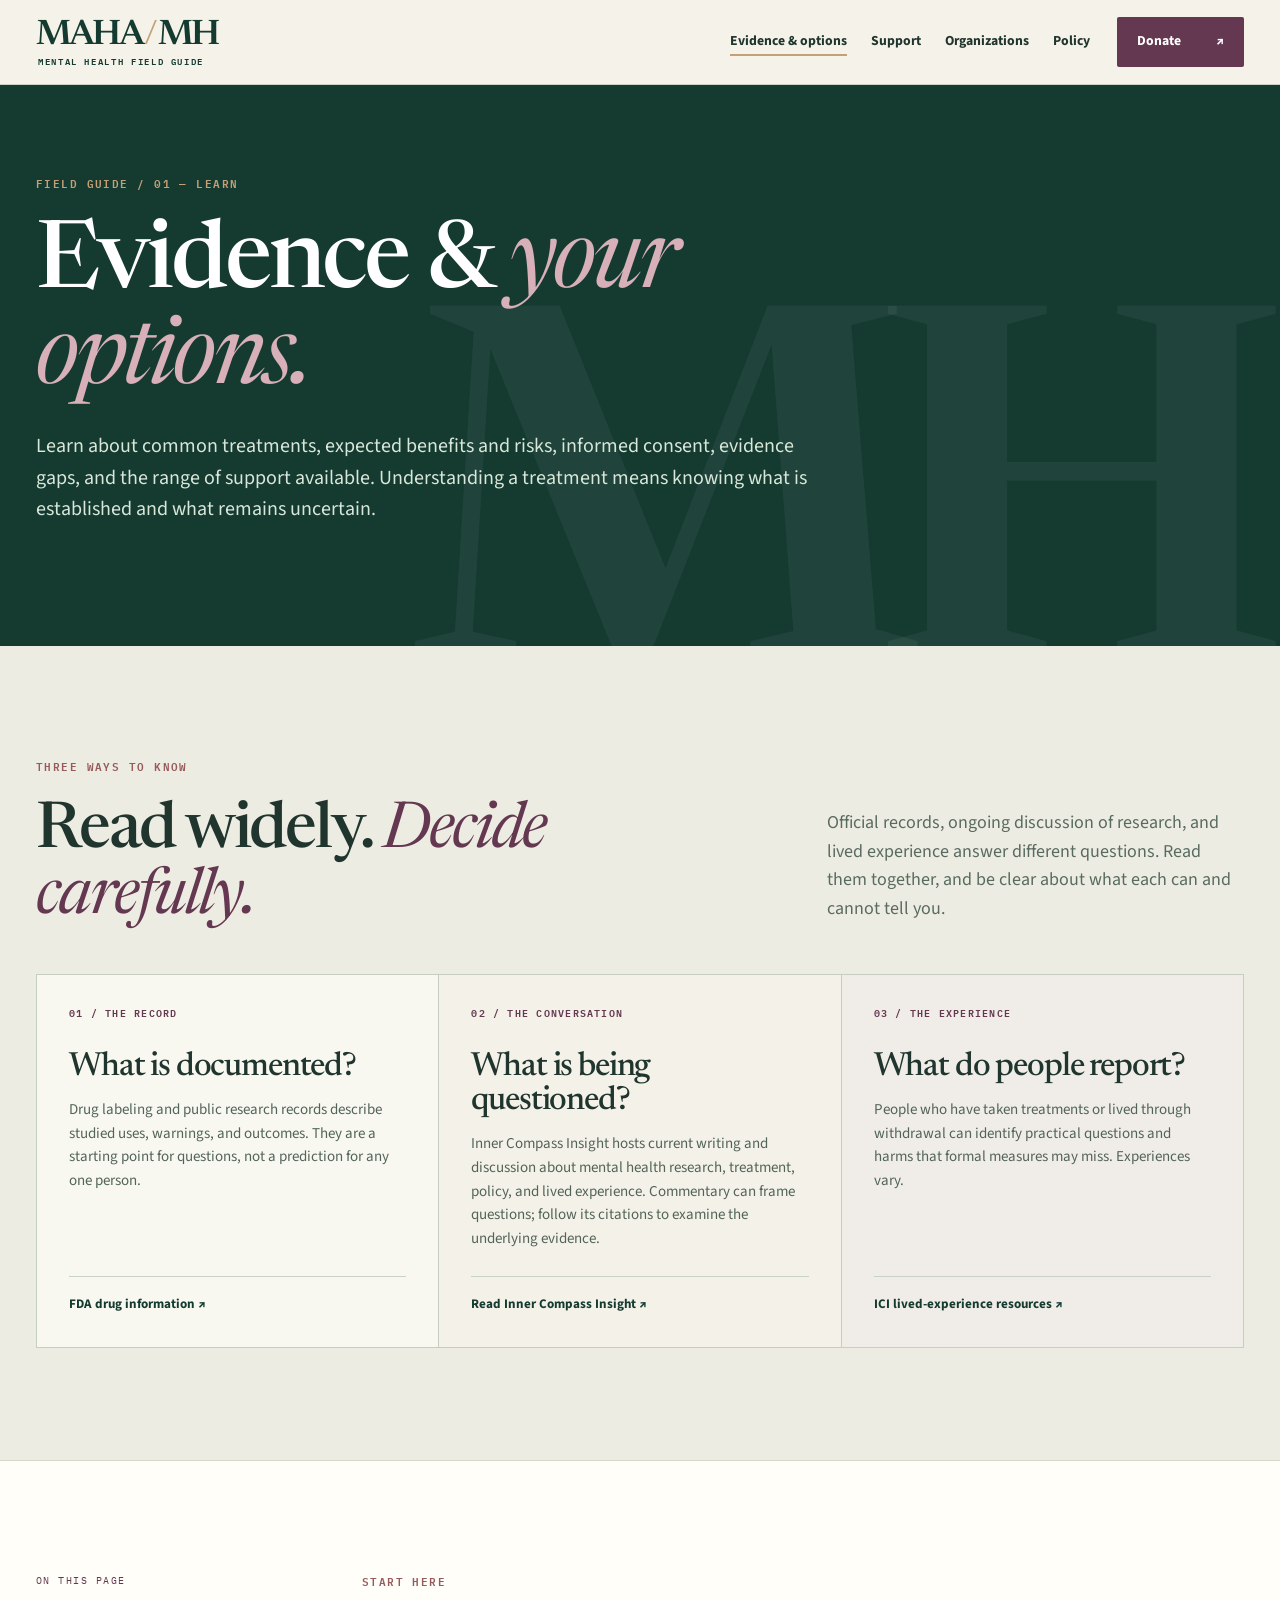
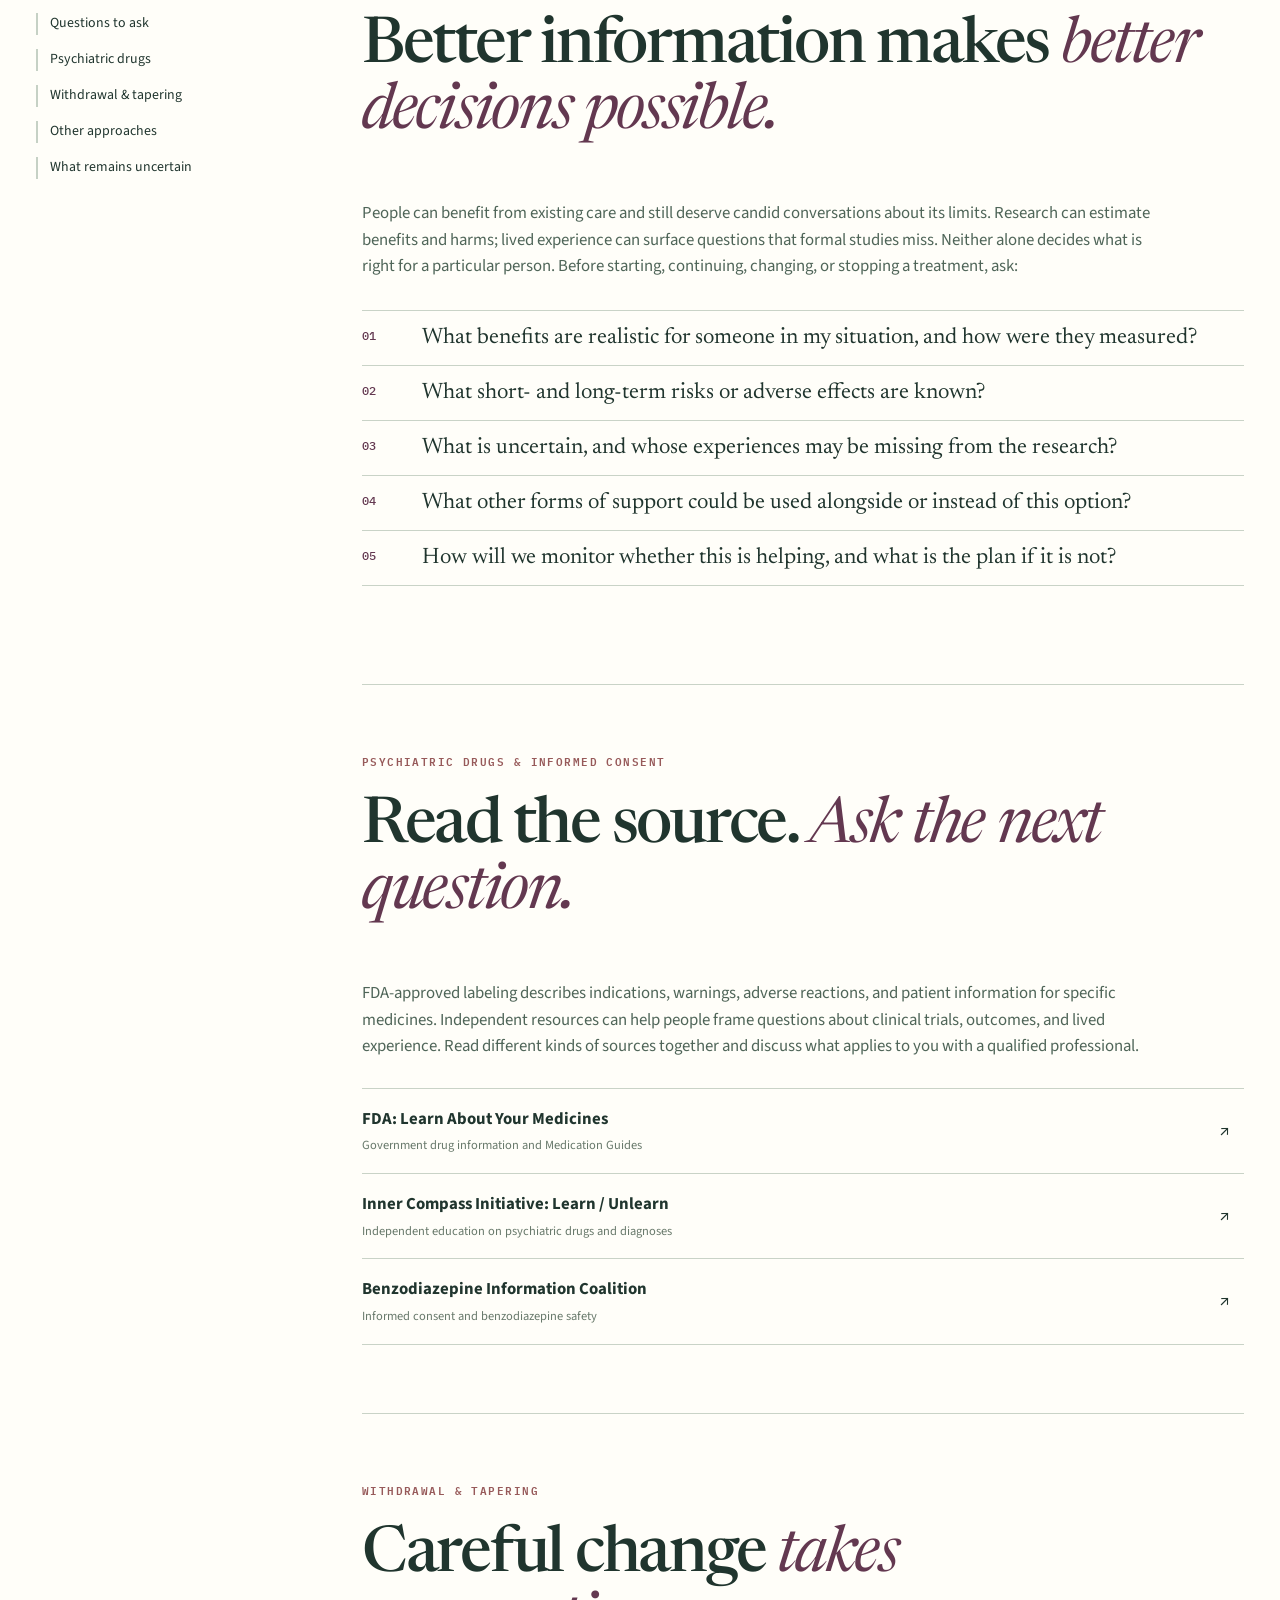
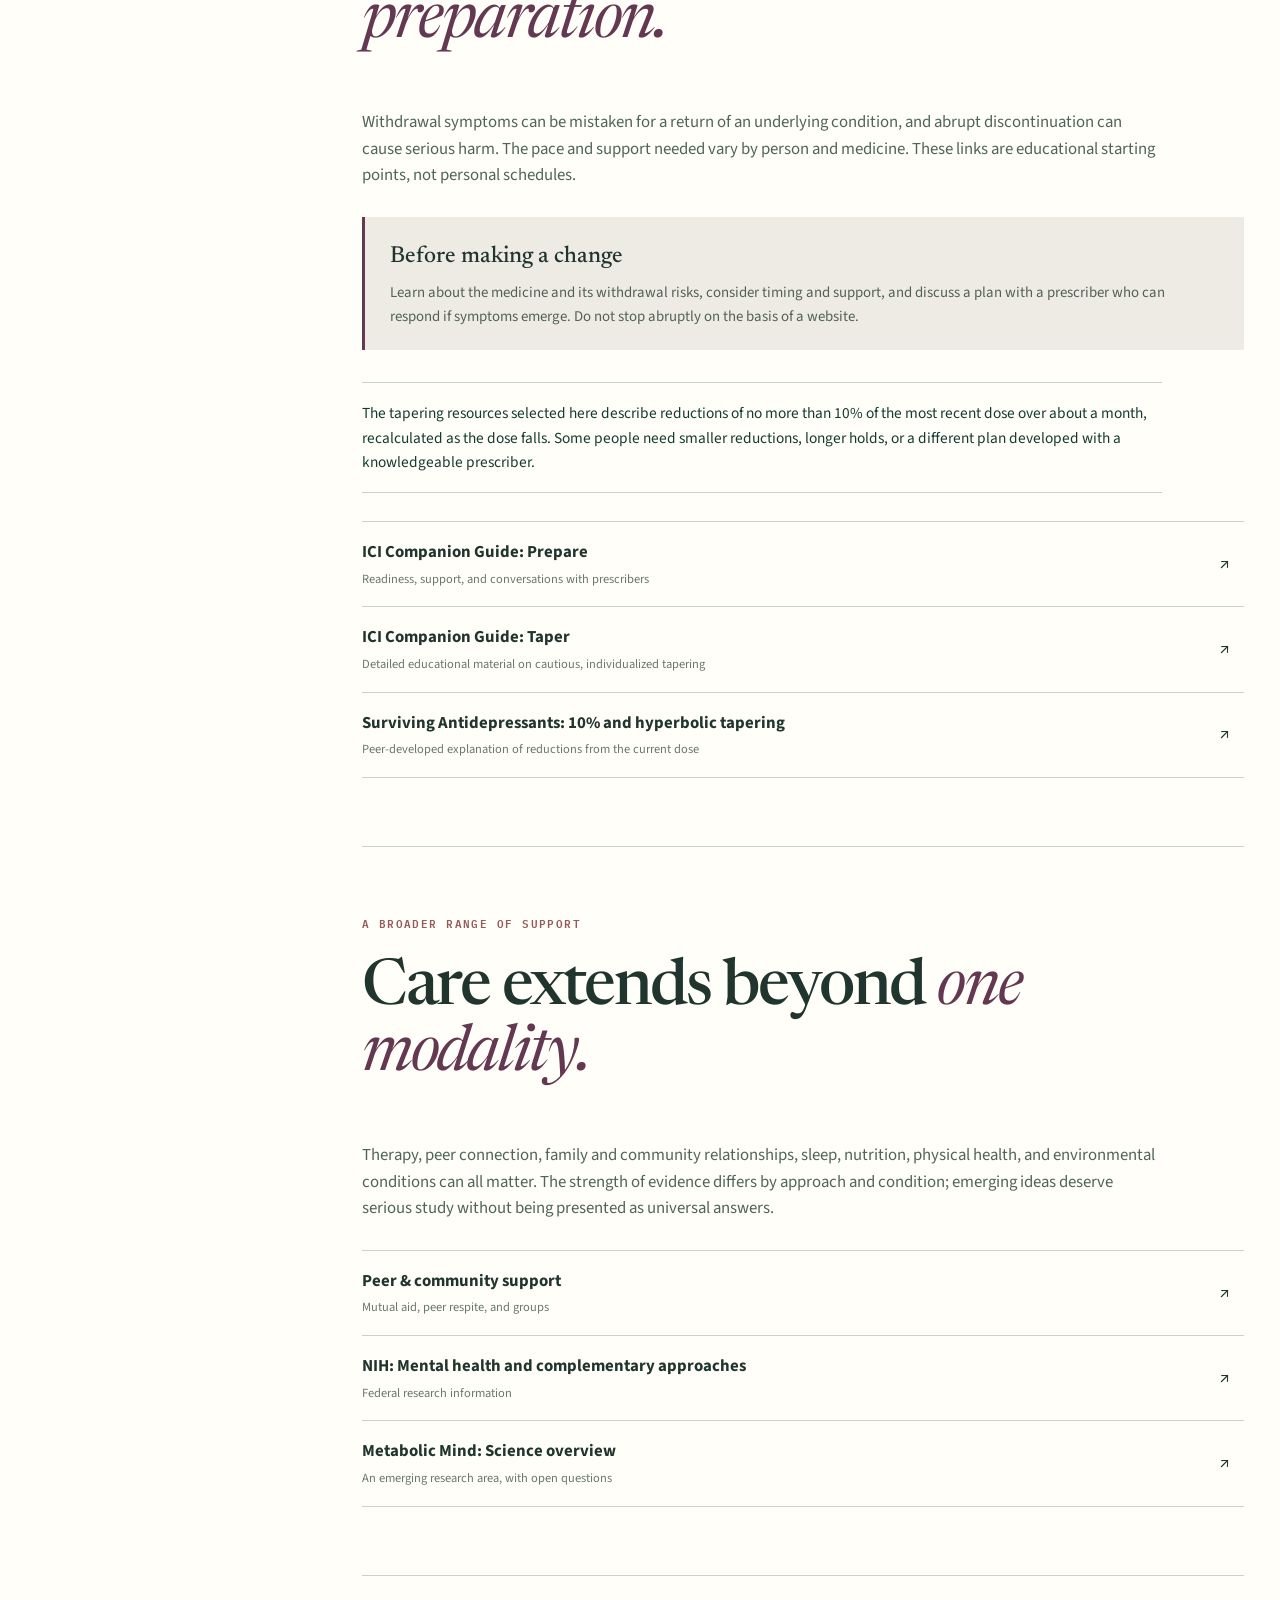
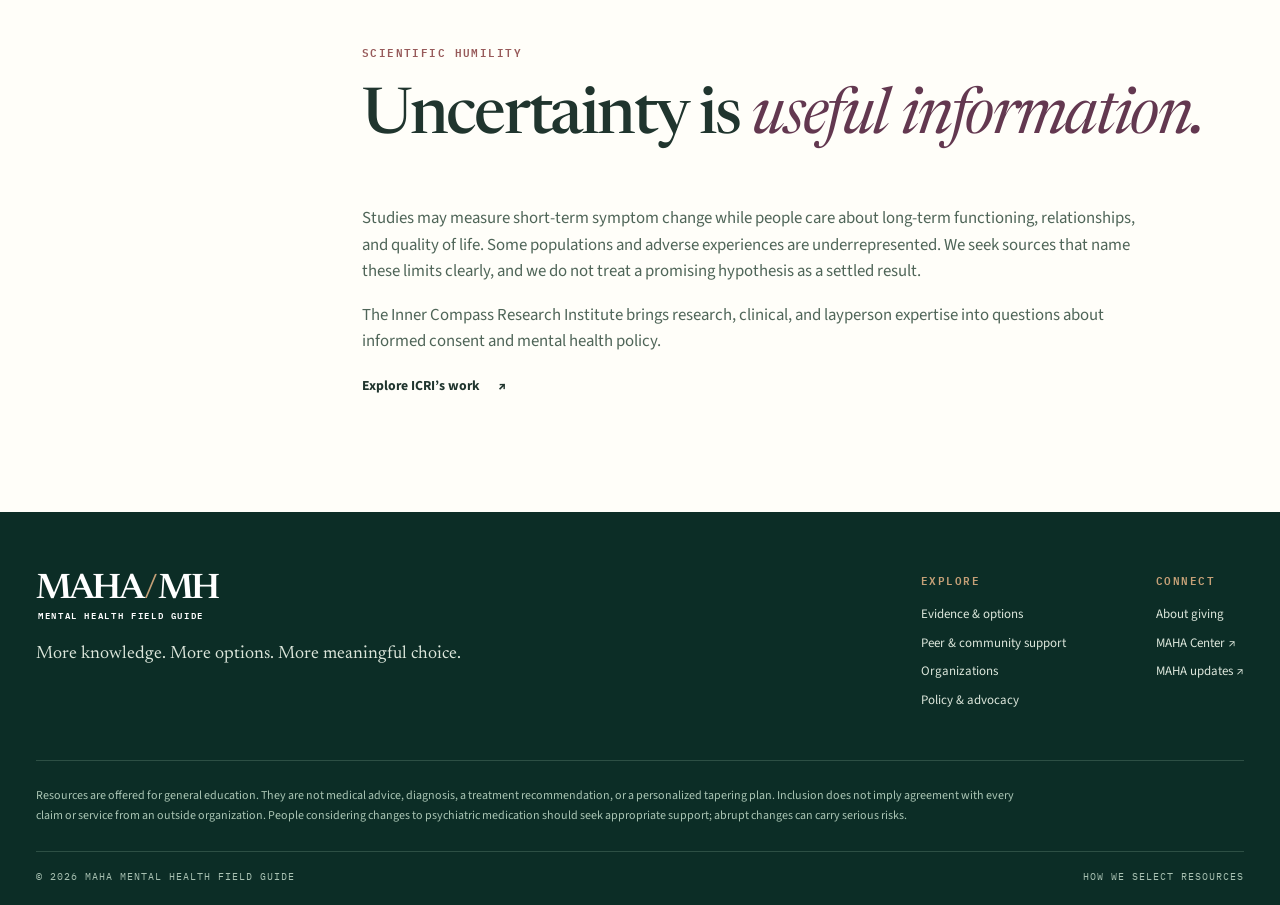
==== commit 8444cba7: "Add files via upload" ====
--- a/evidence.html
+++ b/evidence.html
@@ -1,7 +1,7 @@
 <!doctype html>
-<html lang="en"><head><meta charset="utf-8"><meta name="viewport" content="width=device-width, initial-scale=1"><meta name="theme-color" content="#153b31"><meta name="description" content="Explore mental health evidence, informed consent, psychiatric drugs, withdrawal, and other approaches."><title>Evidence & Options | MAHA Mental Health Hub</title><link rel="icon" type="image/svg+xml" href="favicon.svg"><link rel="preconnect" href="https://fonts.googleapis.com"><link rel="preconnect" href="https://fonts.gstatic.com" crossorigin><link href="https://fonts.googleapis.com/css2?family=IBM+Plex+Mono:wght@400;500;600&family=Newsreader:opsz,wght@6..72,400;6..72,500;6..72,600&family=Source+Sans+3:wght@400;500;600;700&display=swap" rel="stylesheet"><link rel="stylesheet" href="styles.css"><script src="app.js" defer></script></head>
+<html lang="en"><head><meta charset="utf-8"><meta name="viewport" content="width=device-width, initial-scale=1"><meta name="theme-color" content="#153b31"><meta name="description" content="Explore mental health evidence, informed consent, psychiatric drugs, withdrawal, and other approaches."><title>Evidence & Options | MAHA Mental Health Field Guide</title><link rel="icon" type="image/svg+xml" href="favicon.svg"><link rel="preconnect" href="https://fonts.googleapis.com"><link rel="preconnect" href="https://fonts.gstatic.com" crossorigin><link href="https://fonts.googleapis.com/css2?family=IBM+Plex+Mono:wght@400;500;600&family=Newsreader:opsz,wght@6..72,400;6..72,500;6..72,600&family=Source+Sans+3:wght@400;500;600;700&display=swap" rel="stylesheet"><link rel="stylesheet" href="styles.css"><script src="app.js" defer></script></head>
 <body><a class="skip-link" href="#main">Skip to content</a>
-<header class="site-header"><div class="shell header-inner"><a class="wordmark" href="index.html" aria-label="MAHA Mental Health Hub home"><span class="wordmark-main">MAHA<span class="wordmark-slash">/</span>MH</span><span class="wordmark-sub">MENTAL HEALTH HUB</span></a><a class="mobile-donate" href="https://givebutter.com/maha-mental-health-gvp1bu" target="_blank" rel="noopener noreferrer" aria-label="Donate to Inner Compass Initiative">Donate <span aria-hidden="true">↗</span></a><button class="menu-toggle" type="button" aria-label="Menu" aria-controls="site-nav" aria-expanded="false"><span class="menu-label">Menu</span><span aria-hidden="true">☰</span></button><nav id="site-nav" aria-label="Main navigation"><a href="evidence.html" aria-current="page">Evidence & options</a><a href="support.html">Support</a><a href="organizations.html">Organizations</a><a href="policy.html">Policy</a><a class="nav-donate" href="https://givebutter.com/maha-mental-health-gvp1bu" target="_blank" rel="noopener noreferrer" aria-label="Donate to Inner Compass Initiative">Donate <span aria-hidden="true">↗</span></a></nav></div></header>
+<header class="site-header"><div class="shell header-inner"><a class="wordmark" href="index.html" aria-label="MAHA Mental Health Field Guide home"><span class="wordmark-main">MAHA<span class="wordmark-slash">/</span>MH</span><span class="wordmark-sub">MENTAL HEALTH FIELD GUIDE</span></a><a class="mobile-donate" href="https://givebutter.com/maha-mental-health-gvp1bu" target="_blank" rel="noopener noreferrer" aria-label="Donate to Inner Compass Initiative">Donate <span aria-hidden="true">↗</span></a><button class="menu-toggle" type="button" aria-label="Menu" aria-controls="site-nav" aria-expanded="false"><span class="menu-label">Menu</span><span aria-hidden="true">☰</span></button><nav id="site-nav" aria-label="Main navigation"><a href="evidence.html" aria-current="page">Evidence & options</a><a href="support.html">Support</a><a href="organizations.html">Organizations</a><a href="policy.html">Policy</a><a class="nav-donate" href="https://givebutter.com/maha-mental-health-gvp1bu" target="_blank" rel="noopener noreferrer" aria-label="Donate to Inner Compass Initiative">Donate <span aria-hidden="true">↗</span></a></nav></div></header>
 <main id="main"><section class="page-hero"><div class="shell"><p class="eyebrow">FIELD GUIDE / 01 — LEARN</p><h1>Evidence & <em>your options.</em></h1><p>Learn about common treatments, expected benefits and risks, informed consent, evidence gaps, and the range of support available. Understanding a treatment means knowing what is established and what remains uncertain.</p></div></section>
 <section class="section source-guide"><div class="shell"><div class="section-head"><div><span class="section-number">THREE WAYS TO KNOW</span><h2>Read widely. <em>Decide carefully.</em></h2></div><p>Official records, ongoing discussion of research, and lived experience answer different questions. Read them together, and be clear about what each can and cannot tell you.</p></div><div class="source-guide-grid"><article><span>01 / THE RECORD</span><h3>What is documented?</h3><p>Drug labeling and public research records describe studied uses, warnings, and outcomes. They are a starting point for questions, not a prediction for any one person.</p><a href="https://www.fda.gov/patients/learn-about-your-medicines" target="_blank" rel="noopener noreferrer">FDA drug information ↗</a></article><article><span>02 / THE CONVERSATION</span><h3>What is being questioned?</h3><p>Inner Compass Insight hosts current writing and discussion about mental health research, treatment, policy, and lived experience. Commentary can frame questions; follow its citations to examine the underlying evidence.</p><a href="https://innercompassinsight.substack.com/" target="_blank" rel="noopener noreferrer">Read Inner Compass Insight ↗</a></article><article><span>03 / THE EXPERIENCE</span><h3>What do people report?</h3><p>People who have taken treatments or lived through withdrawal can identify practical questions and harms that formal measures may miss. Experiences vary.</p><a href="https://www.theinnercompass.org/learn" target="_blank" rel="noopener noreferrer">ICI lived-experience resources ↗</a></article></div></div></section>
 <section class="section"><div class="shell page-layout"><aside class="page-aside"><span>ON THIS PAGE</span><a href="#questions">Questions to ask</a><a href="#medicines">Psychiatric drugs</a><a href="#withdrawal">Withdrawal & tapering</a><a href="#beyond">Other approaches</a><a href="#uncertainty">What remains uncertain</a></aside><div class="page-content"><section id="questions"><span class="section-number">START HERE</span><h2>Better information makes <em>better decisions possible.</em></h2><p>People can benefit from existing care and still deserve candid conversations about its limits. Research can estimate benefits and harms; lived experience can surface questions that formal studies miss. Neither alone decides what is right for a particular person. Before starting, continuing, changing, or stopping a treatment, ask:</p><ol class="question-list"><li>What benefits are realistic for someone in my situation, and how were they measured?</li><li>What short- and long-term risks or adverse effects are known?</li><li>What is uncertain, and whose experiences may be missing from the research?</li><li>What other forms of support could be used alongside or instead of this option?</li><li>How will we monitor whether this is helping, and what is the plan if it is not?</li></ol></section>
@@ -9,4 +9,4 @@
 <section id="withdrawal"><span class="section-number">WITHDRAWAL & TAPERING</span><h2>Careful change <em>takes preparation.</em></h2><p>Withdrawal symptoms can be mistaken for a return of an underlying condition, and abrupt discontinuation can cause serious harm. The pace and support needed vary by person and medicine. These links are educational starting points, not personal schedules.</p><div class="callout"><strong>Before making a change</strong><p>Learn about the medicine and its withdrawal risks, consider timing and support, and discuss a plan with a prescriber who can respond if symptoms emerge. Do not stop abruptly on the basis of a website.</p></div><p class="selection-note">The tapering resources selected here describe reductions of no more than 10% of the most recent dose over about a month, recalculated as the dose falls. Some people need smaller reductions, longer holds, or a different plan developed with a knowledgeable prescriber.</p><div class="link-rows"><a href="https://www.theinnercompass.org/prepare" target="_blank" rel="noopener noreferrer"><strong>ICI Companion Guide: Prepare</strong><small>Readiness, support, and conversations with prescribers</small><span>↗</span></a><a href="https://www.theinnercompass.org/taper" target="_blank" rel="noopener noreferrer"><strong>ICI Companion Guide: Taper</strong><small>Detailed educational material on cautious, individualized tapering</small><span>↗</span></a><a href="https://www.survivingantidepressants.org/forums/topic/1024-why-taper-by-10-of-my-dosage-what-is-hyperbolic-tapering/" target="_blank" rel="noopener noreferrer"><strong>Surviving Antidepressants: 10% and hyperbolic tapering</strong><small>Peer-developed explanation of reductions from the current dose</small><span>↗</span></a></div></section>
 <section id="beyond"><span class="section-number">A BROADER RANGE OF SUPPORT</span><h2>Care extends beyond <em>one modality.</em></h2><p>Therapy, peer connection, family and community relationships, sleep, nutrition, physical health, and environmental conditions can all matter. The strength of evidence differs by approach and condition; emerging ideas deserve serious study without being presented as universal answers.</p><div class="link-rows"><a href="support.html"><strong>Peer & community support</strong><small>Mutual aid, peer respite, and groups</small><span>↗</span></a><a href="https://www.nccih.nih.gov/health/mental-health" target="_blank" rel="noopener noreferrer"><strong>NIH: Mental health and complementary approaches</strong><small>Federal research information</small><span>↗</span></a><a href="https://www.metabolicmind.org/resources/science/overview/" target="_blank" rel="noopener noreferrer"><strong>Metabolic Mind: Science overview</strong><small>An emerging research area, with open questions</small><span>↗</span></a></div></section>
 <section id="uncertainty"><span class="section-number">SCIENTIFIC HUMILITY</span><h2>Uncertainty is <em>useful information.</em></h2><p>Studies may measure short-term symptom change while people care about long-term functioning, relationships, and quality of life. Some populations and adverse experiences are underrepresented. We seek sources that name these limits clearly, and we do not treat a promising hypothesis as a settled result.</p><p>The Inner Compass Research Institute brings research, clinical, and layperson expertise into questions about informed consent and mental health policy.</p><a class="text-link" href="https://www.theinnercompass.org/researchinstitute" target="_blank" rel="noopener noreferrer">Explore ICRI’s work <span aria-hidden="true">↗</span></a></section></div></div></section></main>
-<footer class="site-footer"><div class="shell"><div class="footer-main"><div><a class="wordmark wordmark-light" href="index.html"><span class="wordmark-main">MAHA<span class="wordmark-slash">/</span>MH</span><span class="wordmark-sub">MENTAL HEALTH HUB</span></a><p>More knowledge. More options. More meaningful choice.</p></div><div class="footer-nav"><div><span class="footer-label">Explore</span><a href="evidence.html">Evidence & options</a><a href="support.html">Peer & community support</a><a href="organizations.html">Organizations</a><a href="policy.html">Policy & advocacy</a></div><div><span class="footer-label">Connect</span><a href="giving.html">About giving</a><a href="https://www.mahacenter.org/" target="_blank" rel="noopener noreferrer">MAHA Center ↗</a><a href="https://www.mahacenter.org/involved" target="_blank" rel="noopener noreferrer">MAHA updates ↗</a></div></div></div><div class="footer-disclaimer"><p>Resources are offered for general education. They are not medical advice, diagnosis, a treatment recommendation, or a personalized tapering plan. Inclusion does not imply agreement with every claim or service from an outside organization. People considering changes to psychiatric medication should seek appropriate support; abrupt changes can carry serious risks.</p></div><div class="footer-bottom"><span>© 2026 MAHA Mental Health Hub</span><a href="index.html#approach">How we select resources</a></div></div></footer></body></html>+<footer class="site-footer"><div class="shell"><div class="footer-main"><div><a class="wordmark wordmark-light" href="index.html"><span class="wordmark-main">MAHA<span class="wordmark-slash">/</span>MH</span><span class="wordmark-sub">MENTAL HEALTH FIELD GUIDE</span></a><p>More knowledge. More options. More meaningful choice.</p></div><div class="footer-nav"><div><span class="footer-label">Explore</span><a href="evidence.html">Evidence & options</a><a href="support.html">Peer & community support</a><a href="organizations.html">Organizations</a><a href="policy.html">Policy & advocacy</a></div><div><span class="footer-label">Connect</span><a href="giving.html">About giving</a><a href="https://www.mahacenter.org/" target="_blank" rel="noopener noreferrer">MAHA Center ↗</a><a href="https://www.mahacenter.org/involved" target="_blank" rel="noopener noreferrer">MAHA updates ↗</a></div></div></div><div class="footer-disclaimer"><p>Resources are offered for general education. They are not medical advice, diagnosis, a treatment recommendation, or a personalized tapering plan. Inclusion does not imply agreement with every claim or service from an outside organization. People considering changes to psychiatric medication should seek appropriate support; abrupt changes can carry serious risks.</p></div><div class="footer-bottom"><span>© 2026 MAHA Mental Health Field Guide</span><a href="index.html#approach">How we select resources</a></div></div></footer></body></html>
--- a/styles.css
+++ b/styles.css
@@ -18,3 +18,4 @@
 @media(max-width:980px){.source-guide-grid{grid-template-columns:1fr}.source-guide-grid h3{margin-top:16px}.fit-grid{grid-template-columns:1fr}.policy-steps>div{grid-template-columns:1fr}.policy-steps article{padding:10px 20px}.policy-steps h3{margin:8px 0}.support-fit{margin-top:65px}}
 @media(max-width:650px){.source-guide-grid article{padding:25px}.source-guide-grid h3{font-size:2rem}.support-fit{margin-top:55px}.fit-grid>div{padding:22px}.policy-steps{margin-top:55px}}
 .selection-note{border-top:1px solid var(--line);border-bottom:1px solid var(--line);padding:18px 0;margin:32px 0 5px;color:var(--forest)!important;font-size:.96rem!important}
+@media(max-width:390px){.home-hero h1,.page-hero h1{font-size:clamp(2.8rem,11vw,3.2rem)}h2{font-size:2.55rem}.wordmark-sub{font-size:.42rem;letter-spacing:.15em}.header-inner{gap:7px}.mobile-donate{padding:8px 9px}.menu-toggle{padding:7px}}
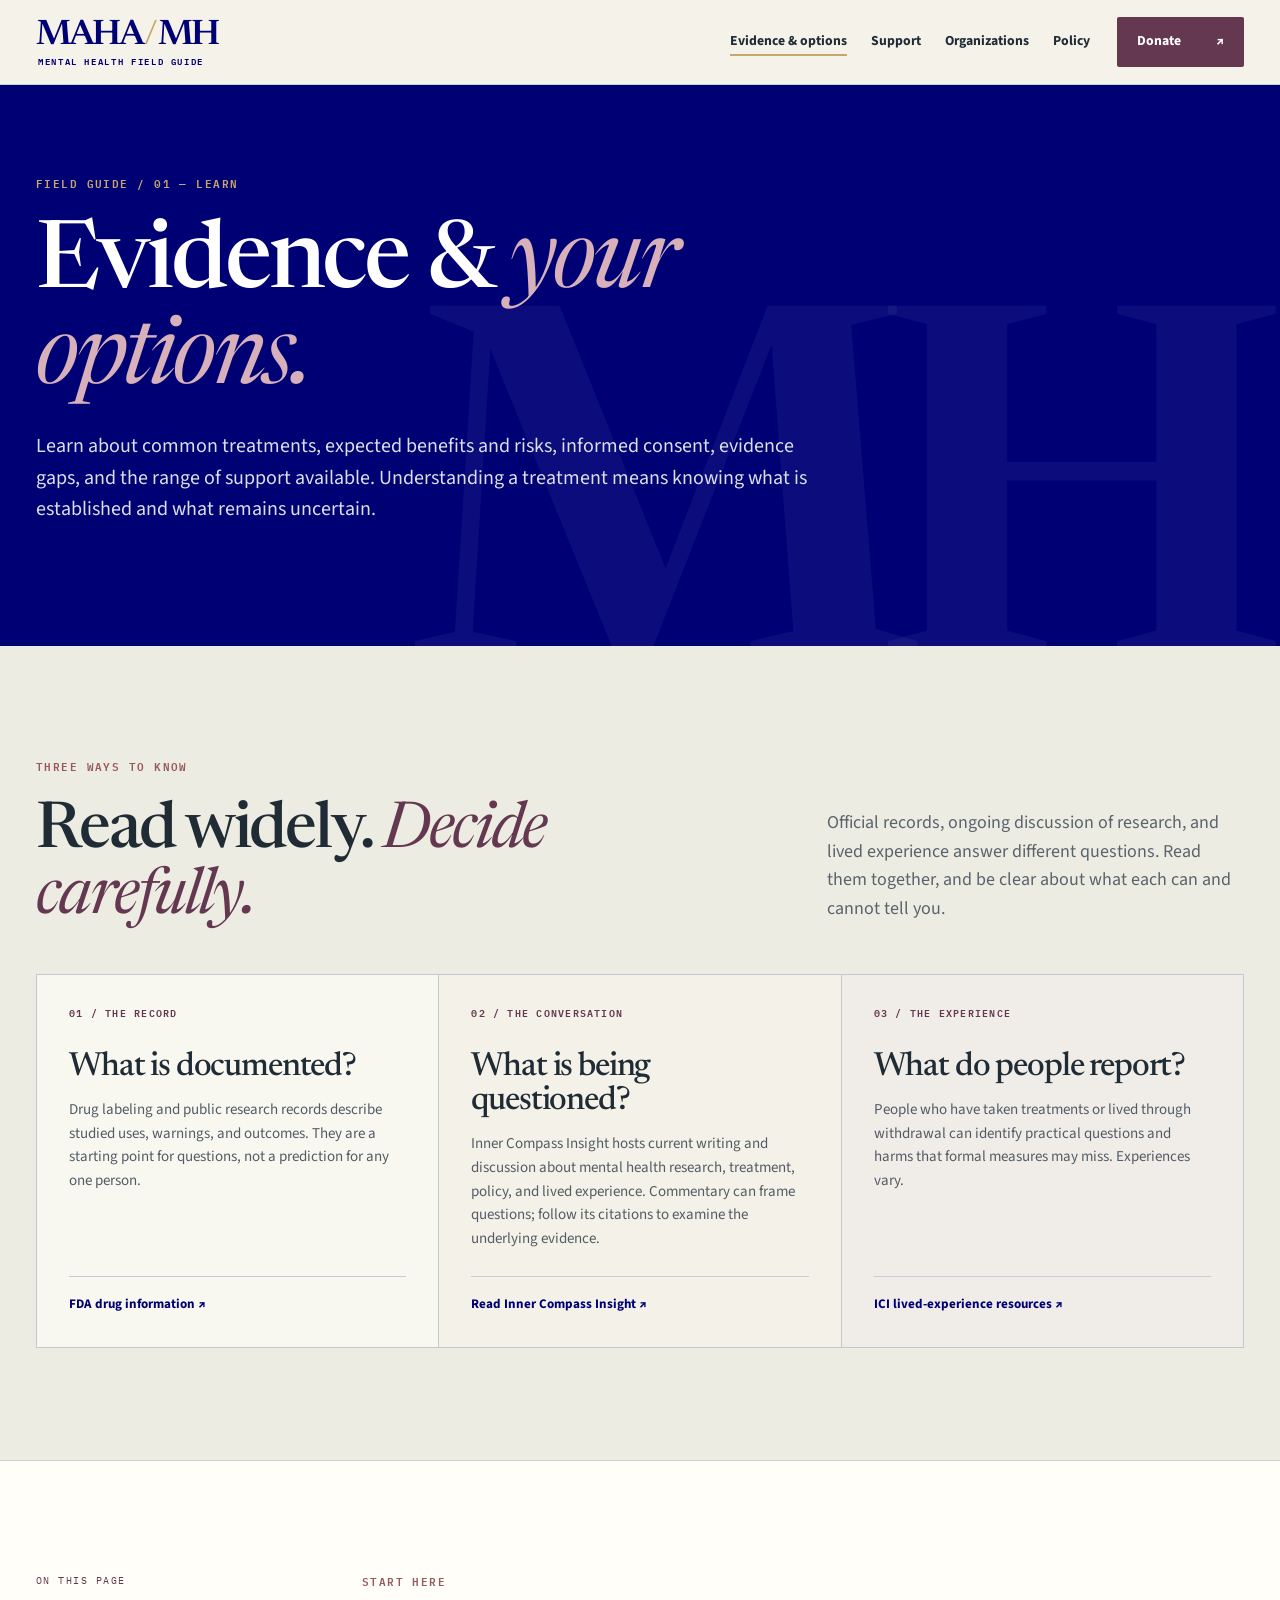
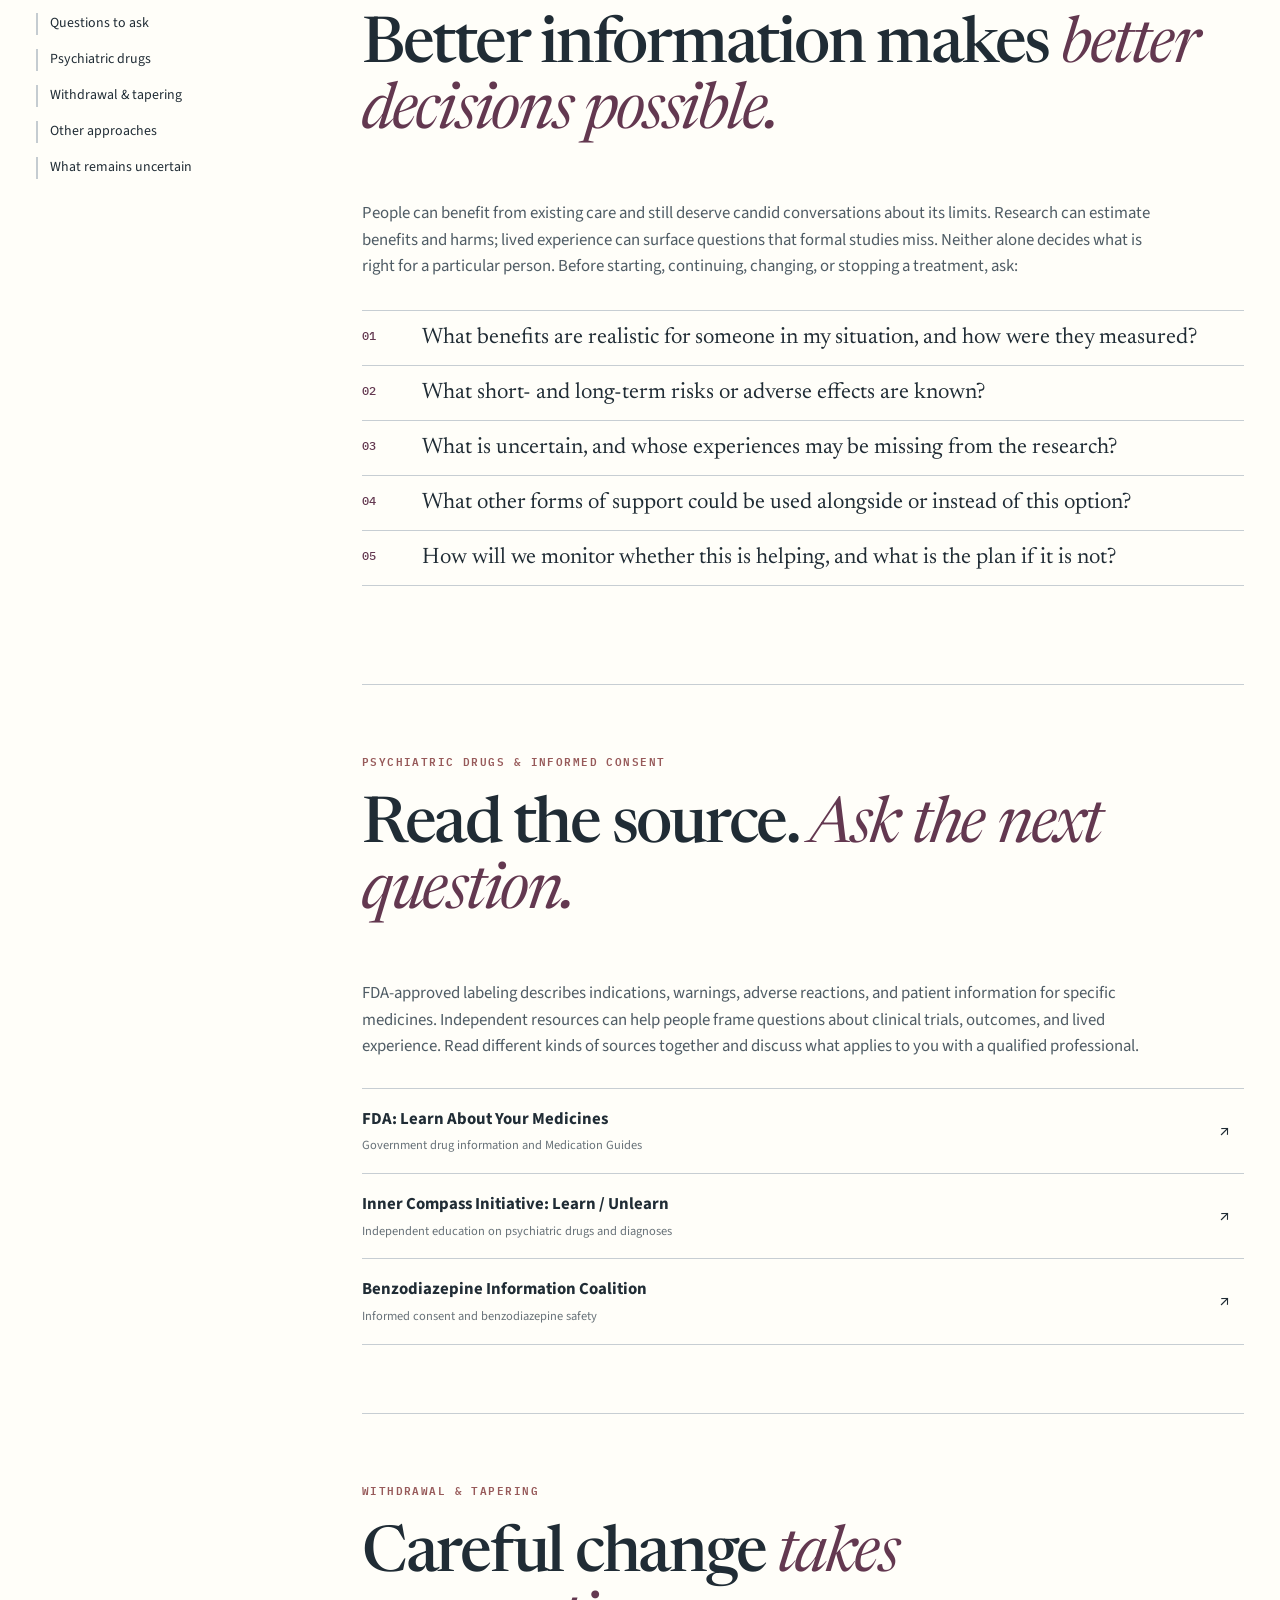
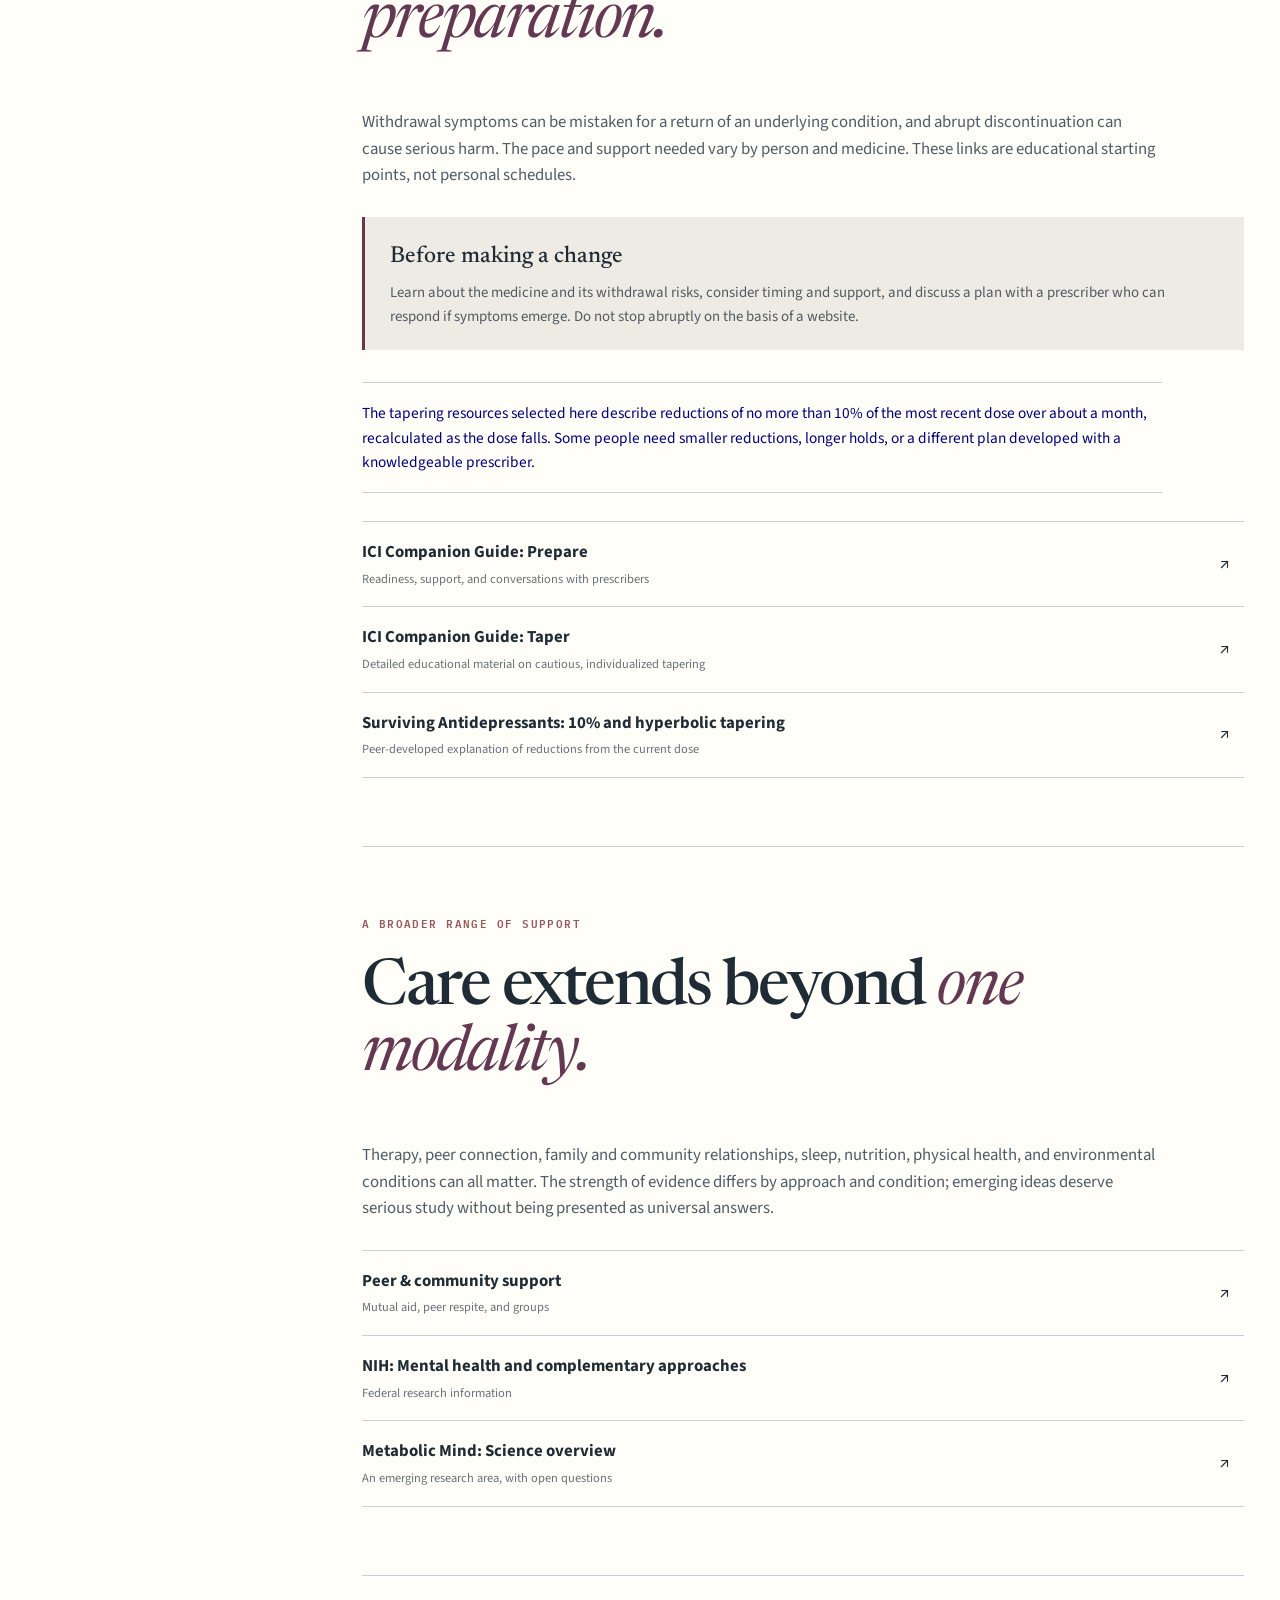
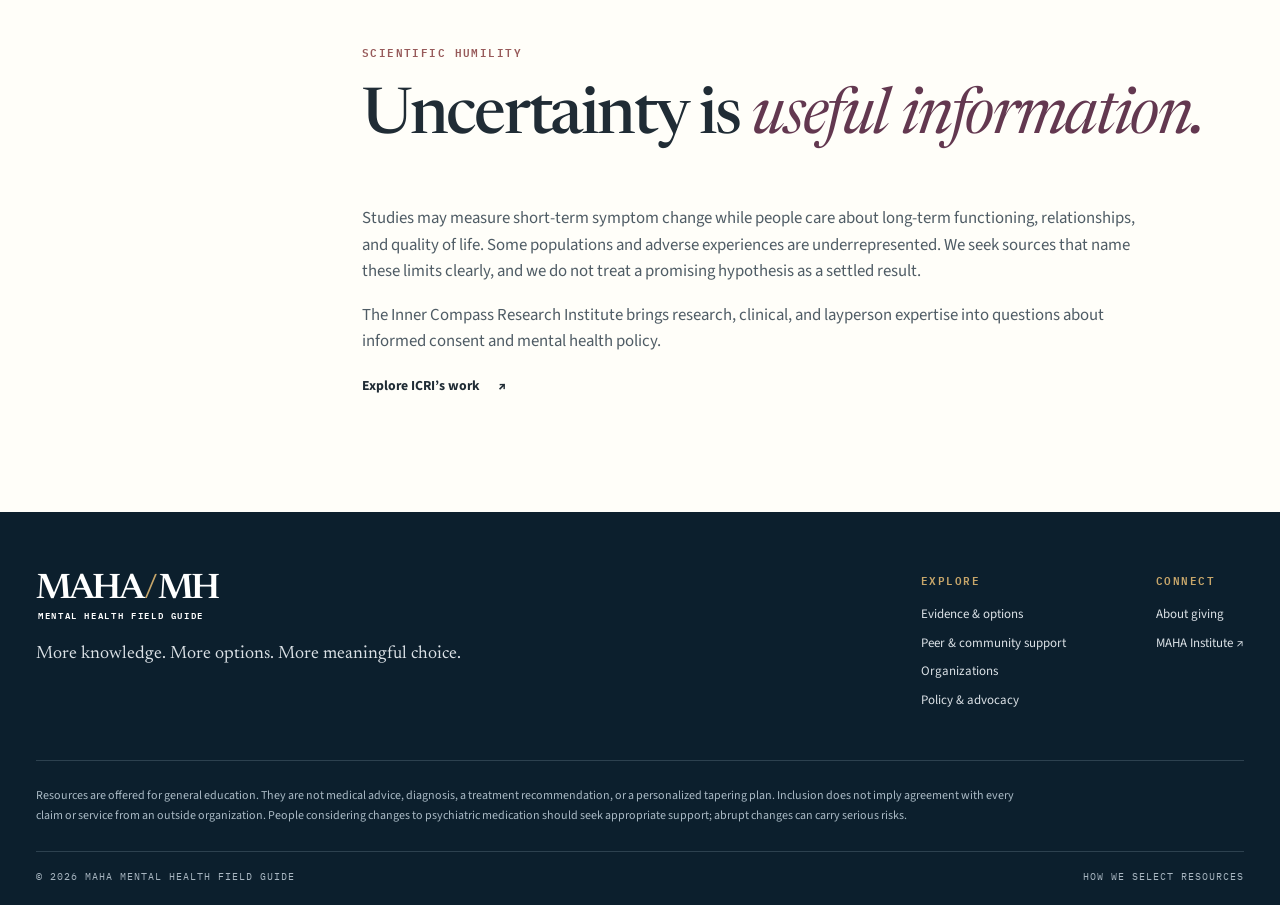
==== commit 35034e3b: "Revise field guide after MAHA Institute meeting" ====
--- a/evidence.html
+++ b/evidence.html
@@ -1,5 +1,5 @@
 <!doctype html>
-<html lang="en"><head><meta charset="utf-8"><meta name="viewport" content="width=device-width, initial-scale=1"><meta name="theme-color" content="#153b31"><meta name="description" content="Explore mental health evidence, informed consent, psychiatric drugs, withdrawal, and other approaches."><title>Evidence & Options | MAHA Mental Health Field Guide</title><link rel="icon" type="image/svg+xml" href="favicon.svg"><link rel="preconnect" href="https://fonts.googleapis.com"><link rel="preconnect" href="https://fonts.gstatic.com" crossorigin><link href="https://fonts.googleapis.com/css2?family=IBM+Plex+Mono:wght@400;500;600&family=Newsreader:opsz,wght@6..72,400;6..72,500;6..72,600&family=Source+Sans+3:wght@400;500;600;700&display=swap" rel="stylesheet"><link rel="stylesheet" href="styles.css"><script src="app.js" defer></script></head>
+<html lang="en"><head><meta charset="utf-8"><meta name="viewport" content="width=device-width, initial-scale=1"><meta name="theme-color" content="#000075"><meta name="description" content="Explore mental health evidence, informed consent, psychiatric drugs, withdrawal, and other approaches."><title>Evidence & Options | MAHA Mental Health Field Guide</title><link rel="icon" type="image/svg+xml" href="favicon.svg"><link rel="preconnect" href="https://fonts.googleapis.com"><link rel="preconnect" href="https://fonts.gstatic.com" crossorigin><link href="https://fonts.googleapis.com/css2?family=IBM+Plex+Mono:wght@400;500;600&family=Newsreader:opsz,wght@6..72,400;6..72,500;6..72,600&family=Source+Sans+3:wght@400;500;600;700&display=swap" rel="stylesheet"><link rel="stylesheet" href="styles.css"><script src="app.js" defer></script></head>
 <body><a class="skip-link" href="#main">Skip to content</a>
 <header class="site-header"><div class="shell header-inner"><a class="wordmark" href="index.html" aria-label="MAHA Mental Health Field Guide home"><span class="wordmark-main">MAHA<span class="wordmark-slash">/</span>MH</span><span class="wordmark-sub">MENTAL HEALTH FIELD GUIDE</span></a><a class="mobile-donate" href="https://givebutter.com/maha-mental-health-gvp1bu" target="_blank" rel="noopener noreferrer" aria-label="Donate to Inner Compass Initiative">Donate <span aria-hidden="true">↗</span></a><button class="menu-toggle" type="button" aria-label="Menu" aria-controls="site-nav" aria-expanded="false"><span class="menu-label">Menu</span><span aria-hidden="true">☰</span></button><nav id="site-nav" aria-label="Main navigation"><a href="evidence.html" aria-current="page">Evidence & options</a><a href="support.html">Support</a><a href="organizations.html">Organizations</a><a href="policy.html">Policy</a><a class="nav-donate" href="https://givebutter.com/maha-mental-health-gvp1bu" target="_blank" rel="noopener noreferrer" aria-label="Donate to Inner Compass Initiative">Donate <span aria-hidden="true">↗</span></a></nav></div></header>
 <main id="main"><section class="page-hero"><div class="shell"><p class="eyebrow">FIELD GUIDE / 01 — LEARN</p><h1>Evidence & <em>your options.</em></h1><p>Learn about common treatments, expected benefits and risks, informed consent, evidence gaps, and the range of support available. Understanding a treatment means knowing what is established and what remains uncertain.</p></div></section>
@@ -9,4 +9,4 @@
 <section id="withdrawal"><span class="section-number">WITHDRAWAL & TAPERING</span><h2>Careful change <em>takes preparation.</em></h2><p>Withdrawal symptoms can be mistaken for a return of an underlying condition, and abrupt discontinuation can cause serious harm. The pace and support needed vary by person and medicine. These links are educational starting points, not personal schedules.</p><div class="callout"><strong>Before making a change</strong><p>Learn about the medicine and its withdrawal risks, consider timing and support, and discuss a plan with a prescriber who can respond if symptoms emerge. Do not stop abruptly on the basis of a website.</p></div><p class="selection-note">The tapering resources selected here describe reductions of no more than 10% of the most recent dose over about a month, recalculated as the dose falls. Some people need smaller reductions, longer holds, or a different plan developed with a knowledgeable prescriber.</p><div class="link-rows"><a href="https://www.theinnercompass.org/prepare" target="_blank" rel="noopener noreferrer"><strong>ICI Companion Guide: Prepare</strong><small>Readiness, support, and conversations with prescribers</small><span>↗</span></a><a href="https://www.theinnercompass.org/taper" target="_blank" rel="noopener noreferrer"><strong>ICI Companion Guide: Taper</strong><small>Detailed educational material on cautious, individualized tapering</small><span>↗</span></a><a href="https://www.survivingantidepressants.org/forums/topic/1024-why-taper-by-10-of-my-dosage-what-is-hyperbolic-tapering/" target="_blank" rel="noopener noreferrer"><strong>Surviving Antidepressants: 10% and hyperbolic tapering</strong><small>Peer-developed explanation of reductions from the current dose</small><span>↗</span></a></div></section>
 <section id="beyond"><span class="section-number">A BROADER RANGE OF SUPPORT</span><h2>Care extends beyond <em>one modality.</em></h2><p>Therapy, peer connection, family and community relationships, sleep, nutrition, physical health, and environmental conditions can all matter. The strength of evidence differs by approach and condition; emerging ideas deserve serious study without being presented as universal answers.</p><div class="link-rows"><a href="support.html"><strong>Peer & community support</strong><small>Mutual aid, peer respite, and groups</small><span>↗</span></a><a href="https://www.nccih.nih.gov/health/mental-health" target="_blank" rel="noopener noreferrer"><strong>NIH: Mental health and complementary approaches</strong><small>Federal research information</small><span>↗</span></a><a href="https://www.metabolicmind.org/resources/science/overview/" target="_blank" rel="noopener noreferrer"><strong>Metabolic Mind: Science overview</strong><small>An emerging research area, with open questions</small><span>↗</span></a></div></section>
 <section id="uncertainty"><span class="section-number">SCIENTIFIC HUMILITY</span><h2>Uncertainty is <em>useful information.</em></h2><p>Studies may measure short-term symptom change while people care about long-term functioning, relationships, and quality of life. Some populations and adverse experiences are underrepresented. We seek sources that name these limits clearly, and we do not treat a promising hypothesis as a settled result.</p><p>The Inner Compass Research Institute brings research, clinical, and layperson expertise into questions about informed consent and mental health policy.</p><a class="text-link" href="https://www.theinnercompass.org/researchinstitute" target="_blank" rel="noopener noreferrer">Explore ICRI’s work <span aria-hidden="true">↗</span></a></section></div></div></section></main>
-<footer class="site-footer"><div class="shell"><div class="footer-main"><div><a class="wordmark wordmark-light" href="index.html"><span class="wordmark-main">MAHA<span class="wordmark-slash">/</span>MH</span><span class="wordmark-sub">MENTAL HEALTH FIELD GUIDE</span></a><p>More knowledge. More options. More meaningful choice.</p></div><div class="footer-nav"><div><span class="footer-label">Explore</span><a href="evidence.html">Evidence & options</a><a href="support.html">Peer & community support</a><a href="organizations.html">Organizations</a><a href="policy.html">Policy & advocacy</a></div><div><span class="footer-label">Connect</span><a href="giving.html">About giving</a><a href="https://www.mahacenter.org/" target="_blank" rel="noopener noreferrer">MAHA Center ↗</a><a href="https://www.mahacenter.org/involved" target="_blank" rel="noopener noreferrer">MAHA updates ↗</a></div></div></div><div class="footer-disclaimer"><p>Resources are offered for general education. They are not medical advice, diagnosis, a treatment recommendation, or a personalized tapering plan. Inclusion does not imply agreement with every claim or service from an outside organization. People considering changes to psychiatric medication should seek appropriate support; abrupt changes can carry serious risks.</p></div><div class="footer-bottom"><span>© 2026 MAHA Mental Health Field Guide</span><a href="index.html#approach">How we select resources</a></div></div></footer></body></html>+<footer class="site-footer"><div class="shell"><div class="footer-main"><div><a class="wordmark wordmark-light" href="index.html"><span class="wordmark-main">MAHA<span class="wordmark-slash">/</span>MH</span><span class="wordmark-sub">MENTAL HEALTH FIELD GUIDE</span></a><p>More knowledge. More options. More meaningful choice.</p></div><div class="footer-nav"><div><span class="footer-label">Explore</span><a href="evidence.html">Evidence & options</a><a href="support.html">Peer & community support</a><a href="organizations.html">Organizations</a><a href="policy.html">Policy & advocacy</a></div><div><span class="footer-label">Connect</span><a href="giving.html">About giving</a><a href="https://www.mahainstitute.us/" target="_blank" rel="noopener noreferrer">MAHA Institute ↗</a></div></div></div><div class="footer-disclaimer"><p>Resources are offered for general education. They are not medical advice, diagnosis, a treatment recommendation, or a personalized tapering plan. Inclusion does not imply agreement with every claim or service from an outside organization. People considering changes to psychiatric medication should seek appropriate support; abrupt changes can carry serious risks.</p></div><div class="footer-bottom"><span>© 2026 MAHA Mental Health Field Guide</span><a href="index.html#approach">How we select resources</a></div></div></footer></body></html>
--- a/styles.css
+++ b/styles.css
@@ -1,21 +1,27 @@
-:root{--forest:#153b31;--forest-deep:#0d3029;--forest-soft:#e3e9de;--plum:#633850;--plum-deep:#4e293d;--copper:#c5a077;--cream:#f5f2e9;--paper:#fffef9;--ink:#20352e;--muted:#596b60;--line:#c9d3c7;--display:'Newsreader',Georgia,serif;--body:'Source Sans 3',Arial,sans-serif;--mono:'IBM Plex Mono',monospace}*{box-sizing:border-box}html{scroll-behavior:smooth;scroll-padding-top:95px}body{margin:0;color:var(--ink);background:var(--paper);font:18px/1.58 var(--body)}a{color:inherit}button,input{font:inherit}button{cursor:pointer}h1,h2,h3,p{margin-top:0}h1,h2,h3{font-family:var(--display);font-weight:500;line-height:1.03;letter-spacing:-.035em}h1{font-size:clamp(4.1rem,7.3vw,8rem)}h2{font-size:clamp(3.1rem,5vw,5.3rem)}h3{font-size:clamp(1.65rem,2.3vw,2.15rem)}h1 em,h2 em{font-weight:400;color:var(--plum)}.shell{width:min(1240px,calc(100% - 72px));margin:auto}.section{padding:112px 0}.sr-only{position:absolute;width:1px;height:1px;overflow:hidden;clip:rect(0,0,0,0);white-space:nowrap}.skip-link{position:absolute;top:-100px;left:12px;z-index:100;padding:10px;background:#fff}.skip-link:focus{top:10px}:focus-visible{outline:3px solid var(--copper);outline-offset:4px}.site-header{position:sticky;top:0;z-index:30;background:rgba(245,242,233,.97);border-bottom:1px solid #c9d1c7;backdrop-filter:blur(14px)}.header-inner{height:84px;display:flex;align-items:center;gap:48px;justify-content:space-between}.wordmark{display:inline-flex;flex-direction:column;line-height:1;text-decoration:none;color:var(--forest);flex:none}.wordmark-main{font-family:var(--display);font-weight:600;letter-spacing:-.08em;font-size:2.2rem}.wordmark-slash{color:var(--copper);font-weight:400;margin:0 .07em}.wordmark-sub{font:600 .54rem/1.2 var(--mono);letter-spacing:.19em;padding-left:2px;margin-top:3px}.site-header nav{display:flex;align-items:center;gap:24px}.site-header nav a{font-size:.86rem;font-weight:700;text-decoration:none;white-space:nowrap}.site-header nav a:not(.nav-donate):hover,.site-header nav a[aria-current=page]:not(.nav-donate){text-decoration:underline;text-decoration-color:var(--copper);text-underline-offset:9px;text-decoration-thickness:2px}.nav-donate{background:var(--plum);color:white;padding:14px 20px;border-radius:2px;margin-left:3px;display:flex;gap:35px}.nav-donate:hover{background:var(--plum-deep)}.menu-toggle{display:none}.eyebrow,.section-number,.route-label,.route-no,.footer-label,.tile-no,.index-top,.index-bottom{font:600 .69rem/1.5 var(--mono);letter-spacing:.13em;text-transform:uppercase}.section-number{color:#975a5a;display:block;margin-bottom:26px}.button{display:inline-flex;align-items:center;justify-content:space-between;gap:34px;padding:17px 22px;border:1px solid transparent;text-decoration:none;font-size:.87rem;line-height:1.3;font-weight:700;border-radius:2px;transition:transform .18s,background .18s}.button:hover{transform:translateY(-3px)}.button-cream{background:var(--cream);color:var(--forest)}.button-outline-light{border-color:#b3c6b9;color:#fff}.button-dark{background:var(--forest);color:white}.button-plum{background:var(--plum);color:white;width:100%}.button-row,.hero-actions{display:flex;flex-wrap:wrap;align-items:center;gap:13px;margin-top:28px}.text-link{display:inline-flex;align-items:center;gap:18px;text-decoration:none;font-size:.86rem;font-weight:700}.text-link:hover{text-decoration:underline;text-underline-offset:5px}.home-hero{background:var(--forest);color:white;position:relative;overflow:hidden}.home-hero:before{content:'';position:absolute;top:0;left:56%;width:1px;height:100%;background:#ffffff16}.hero-layout{min-height:665px;display:grid;grid-template-columns:1.28fr .72fr;gap:7%;align-items:center}.hero-content{padding:80px 0}.eyebrow{color:var(--copper);margin-bottom:25px}.eyebrow.light{color:#dec49e}.eyebrow-line{display:inline-block;width:28px;border-top:1px solid currentColor;vertical-align:middle;margin:0 10px}.home-hero h1{margin-bottom:25px}.home-hero h1 em{color:#d2a4b2}.hero-lead{max-width:660px;color:#d5e1d4;font-size:1.18rem;line-height:1.67}.hero-index{border-top:2px solid var(--copper);background:#ffffff0a;padding:24px;align-self:center;box-shadow:22px 22px 0 #0b2e2755}.index-top,.index-bottom{display:flex;justify-content:space-between;color:#b7d1bf;font-size:.59rem}.index-top{margin-bottom:30px}.hero-index>a{display:grid;grid-template-columns:40px 1fr 20px;gap:12px;align-items:center;border-top:1px solid #a1baaa55;padding:19px 0;text-decoration:none}.hero-index>a:hover{color:#efc8a7}.hero-index>a span{font:500 .73rem var(--mono);color:var(--copper)}.hero-index>a strong{font:500 1.42rem var(--display)}.hero-index>a b{font-weight:400}.index-bottom{border-top:1px solid #a1baaa55;padding-top:20px;line-height:1.6}.hero-rule{display:flex;gap:22px;border-top:1px solid #acc3b250;padding:19px 0;color:#b6cbb9;font:500 .61rem var(--mono);letter-spacing:.18em}.hero-rule span:not(:last-child):after{content:'•';margin-left:22px;color:var(--copper)}.intro-section{background:var(--cream)}.intro-grid{display:grid;grid-template-columns:260px minmax(0,1fr);gap:8%}.section-side{display:flex;flex-direction:column;gap:6px}.side-rule{width:1px;background:var(--copper);flex:1;min-height:80px}.prose-large h2{max-width:860px}.prose-large>p{font-size:1.15rem;color:#455e50;line-height:1.72;max-width:780px}.approach-note{border-top:1px solid #b7c6b7;margin-top:38px;padding-top:25px;display:grid;grid-template-columns:140px 1fr;gap:20px;max-width:800px}.approach-note strong{font:600 .71rem var(--mono);text-transform:uppercase;letter-spacing:.12em;color:var(--plum)}.approach-note p{font-size:.94rem;margin:0;color:#4d6255}.section-head{display:grid;grid-template-columns:1.25fr .75fr;gap:8%;align-items:end;margin-bottom:42px}.section-head h2{margin-bottom:0}.section-head>p{color:var(--muted);margin:0 0 9px;max-width:430px}.pathways{background:var(--paper)}.route-grid{display:grid;grid-template-columns:repeat(2,1fr);gap:12px}.route-card{display:grid;grid-template-columns:1fr auto;grid-template-rows:auto auto 1fr auto;min-height:285px;background:#f4f3eb;border:1px solid #d5ddd0;padding:28px;text-decoration:none;transition:transform .18s,background .18s}.route-card:hover{transform:translateY(-4px);background:#e8ede3}.route-no{grid-column:1;color:#9f675d}.route-label{grid-column:2;color:#51735d}.route-card h3{grid-column:1/-1;font-size:2.1rem;align-self:end;margin:38px 0 10px}.route-card p{grid-column:1/-1;color:#5e7063;margin:0;max-width:500px;font-size:.96rem}.route-action{grid-column:1/-1;align-self:end;border-top:1px solid #becbbd;padding-top:18px;margin-top:22px;display:flex;justify-content:space-between;font-size:.82rem;font-weight:700}.urgent-section{background:#e5e8dc}.urgent-grid{display:grid;grid-template-columns:.48fr 1fr;gap:12%;align-items:center}.urgent-symbol{height:300px;display:grid;place-items:center;border-left:1px solid #a7baaa;border-right:1px solid #a7baaa;position:relative;color:var(--plum)}.urgent-symbol:before,.urgent-symbol:after{content:'';position:absolute;left:16%;right:16%;border-top:1px solid #a7baaa}.urgent-symbol:before{top:34%}.urgent-symbol:after{bottom:34%}.urgent-symbol span{font-family:var(--display);font-size:6rem;line-height:1}.urgent-symbol span:last-child{position:absolute;transform:translate(40px,45px);color:#af796f}.urgent-grid h2{font-size:clamp(2.8rem,4vw,4.7rem)}.urgent-grid p{max-width:630px;color:#4a6054}.work-section{background:var(--paper)}.work-lines{border-top:1px solid var(--line)}.work-lines>a{display:grid;grid-template-columns:65px 1.2fr .8fr 20px;gap:25px;align-items:center;padding:27px 4px;border-bottom:1px solid var(--line);text-decoration:none}.work-lines>a:hover{color:var(--plum);background:#f7f6f0}.work-lines span{font:.8rem var(--mono);color:#9a685e}.work-lines h3{margin:0;font-size:1.65rem}.work-lines p{margin:0;color:#607265;font-size:.9rem}.work-lines b{font-weight:400}.closing-cta{background:var(--plum);color:#fff}.closing-grid{display:flex;justify-content:space-between;align-items:end;gap:30px}.closing-cta .section-number{color:#e6bf9e}.closing-cta h2{max-width:750px;margin-bottom:15px}.closing-cta h2 em{color:#e8b9c8}.closing-cta p{color:#ebdce4;margin-bottom:0}.closing-grid>.button{flex:none}.page-hero{background:var(--forest);color:white;padding:90px 0 100px;position:relative;overflow:hidden}.page-hero:after{content:'MH';position:absolute;right:3%;bottom:-130px;color:#ffffff0c;font:600 30rem/1 var(--display);letter-spacing:-.1em;pointer-events:none}.page-hero .shell{position:relative;z-index:1}.page-hero h1{max-width:850px;margin:0 0 22px}.page-hero h1 em{color:#d7b0b9}.page-hero p:not(.eyebrow){font-size:1.25rem;max-width:780px;color:#d9e7da}.plum-hero,.giving-hero{background:var(--plum-deep)}.plum-hero h1 em,.giving-hero h1 em{color:#d2b59c}.giving-hero .button{margin-top:20px}.page-layout{display:grid;grid-template-columns:205px 1fr;gap:10%}.page-aside{position:sticky;top:125px;align-self:start;display:flex;flex-direction:column;gap:14px}.page-aside span{font:.65rem var(--mono);letter-spacing:.14em;color:var(--plum);margin-bottom:12px}.page-aside a{font-size:.87rem;text-decoration:none;border-left:2px solid #c6d1c5;padding-left:12px}.page-aside a:hover{border-color:var(--plum);color:var(--plum)}.page-content section{padding:0 0 68px;margin-bottom:68px;border-bottom:1px solid var(--line)}.page-content section:last-child{border:0;margin:0;padding:0}.page-content h2{max-width:850px}.page-content p{color:#4f6558;font-size:1.05rem;max-width:800px}.question-list{counter-reset:q;list-style:none;padding:0;margin:30px 0}.question-list li{position:relative;padding:13px 10px 13px 60px;border-top:1px solid var(--line);font-family:var(--display);font-size:1.4rem;line-height:1.25}.question-list li:last-child{border-bottom:1px solid var(--line)}.question-list li:before{counter-increment:q;content:counter(q,decimal-leading-zero);position:absolute;left:0;top:17px;color:var(--plum);font:500 .75rem var(--mono)}.link-rows{margin-top:28px;border-top:1px solid var(--line)}.link-rows a{display:grid;grid-template-columns:1fr 25px;gap:4px 15px;padding:17px 0;border-bottom:1px solid var(--line);text-decoration:none}.link-rows a:hover{color:var(--plum)}.link-rows strong{font-size:1.05rem}.link-rows small{grid-column:1;color:#68796b;font-size:.78rem}.link-rows span{grid-column:2;grid-row:1/3;align-self:center}.callout,.notice{border-left:3px solid var(--plum);background:#eeeae4;padding:22px 25px;margin:28px 0}.callout strong,.notice strong{font-family:var(--display);font-size:1.45rem;font-weight:500}.callout p,.notice p{margin:6px 0 0!important;font-size:.93rem!important;color:#516355}.editorial-grid{display:grid;grid-template-columns:repeat(2,1fr);gap:12px}.editorial-grid article{min-height:320px;background:var(--cream);padding:28px;display:flex;flex-direction:column}.tile-no{color:var(--plum)}.editorial-grid h3{margin:40px 0 12px}.editorial-grid p{font-size:.97rem;color:#56695c;line-height:1.6}.editorial-grid a{margin-top:auto}.notice{margin-top:40px}.directory-intro{display:grid;grid-template-columns:1.1fr .9fr;gap:6%;align-items:end}.directory-intro p{color:var(--muted)}.directory-tools{border-top:1px solid var(--line);padding-top:23px;margin-top:30px;display:flex;justify-content:space-between;gap:20px;flex-wrap:wrap}.search-field input{padding:12px 15px;background:#fff;border:1px solid #acbdad;min-width:300px;max-width:100%;outline-color:var(--plum)}.filters{display:flex;gap:6px;flex-wrap:wrap}.filters button{border:1px solid #b7c6b9;background:transparent;padding:9px 12px;color:var(--ink);font-size:.79rem;border-radius:2px}.filters button[aria-pressed=true]{background:var(--forest);color:white}.result-count{font:.7rem var(--mono);color:#748479;margin:22px 0 13px}.directory-list{display:grid;grid-template-columns:repeat(2,1fr);gap:10px}.directory-entry{border:1px solid #d2ddd0;background:#f8f8f1;padding:26px;display:flex;flex-direction:column;min-height:255px}.directory-entry .entry-tag{font:.65rem var(--mono);color:var(--plum);text-transform:uppercase;letter-spacing:.1em}.directory-entry h3{font-size:1.55rem;margin:20px 0 8px}.directory-entry p{font-size:.88rem;color:#5c6e60;line-height:1.55;margin-bottom:15px}.directory-entry a{font-size:.8rem;font-weight:700;text-decoration:none;margin-top:auto}.directory-entry a:hover{text-decoration:underline}.empty-state{grid-column:1/-1;padding:35px;background:var(--cream)}.policy-list{border-top:1px solid var(--line)}.policy-list article{display:grid;grid-template-columns:180px 1fr 1.15fr;gap:5%;padding:25px 0;border-bottom:1px solid var(--line);align-items:start}.policy-list span{font:.68rem var(--mono);color:var(--plum)}.policy-list h3{margin:0}.policy-list p{font-size:.9rem;color:#627267;margin:0}.source-panel{margin-top:80px;padding:52px;background:#e6eadf}.source-panel p{max-width:780px;color:#52675a}.source-links{display:flex;gap:8px;flex-wrap:wrap;margin-top:25px}.source-links a{display:flex;gap:30px;justify-content:space-between;align-items:center;padding:13px 18px;background:var(--forest);color:white;text-decoration:none;font-size:.82rem;font-weight:700}.source-links a:hover{background:var(--plum)}.policy-caveat{font-size:.8rem;color:#6b776b;margin:22px 0 0}.giving-grid{display:grid;grid-template-columns:1.1fr .9fr;gap:10%;align-items:start}.giving-grid>div:first-child p{max-width:700px;color:#54675b}.fund-pillars{border-top:1px solid var(--line);display:grid;grid-template-columns:1fr 1fr;margin-top:30px}.fund-pillars span{border-bottom:1px solid var(--line);padding:13px 8px 13px 0;font:.72rem var(--mono)}.giving-card{background:#ede8e0;padding:35px;border-top:4px solid var(--plum)}.giving-card h3{font-size:2.5rem;margin-bottom:18px}.giving-card>p{font-size:.96rem;color:#53645a}.giving-card .donation-clarity{font-size:.8rem;border-top:1px solid #cdbfb7;margin-top:25px;padding-top:20px}.fund-governance{background:var(--cream)}.governance-grid{display:grid;grid-template-columns:repeat(3,1fr);gap:12px}.governance-grid>div{border-top:2px solid var(--copper);padding-top:20px}.governance-grid strong{font-family:var(--display);font-size:1.5rem;font-weight:500}.governance-grid p{font-size:.87rem;color:#607063;margin-top:10px}.site-footer{background:#0c2d26;color:#dce6db;padding:60px 0 22px}.footer-main{display:flex;justify-content:space-between;gap:40px;border-bottom:1px solid #6f938055;padding-bottom:50px}.wordmark-light{color:white}.footer-main>div:first-child p{font:400 1.12rem var(--display);margin:25px 0 0}.footer-nav{display:flex;gap:90px}.footer-nav>div{display:flex;flex-direction:column;gap:8px}.footer-label{color:var(--copper);margin-bottom:8px}.footer-nav a{font-size:.81rem;color:#dce6db;text-decoration:none}.footer-nav a:hover{text-decoration:underline}.footer-disclaimer{padding:25px 0;max-width:1000px}.footer-disclaimer p{font-size:.75rem;color:#aac5b4;line-height:1.65;margin:0}.footer-bottom{display:flex;justify-content:space-between;border-top:1px solid #6f938055;padding-top:18px;font:.63rem var(--mono);text-transform:uppercase;letter-spacing:.1em;color:#a8c1b2}.footer-bottom a{text-decoration:none}
-@media(max-width:980px){.shell{width:min(100% - 42px,760px)}.section{padding:75px 0}.menu-toggle{display:flex;gap:8px;align-items:center;padding:8px 11px;background:transparent;border:1px solid #a0b3a4;color:var(--forest);font-size:.82rem}.site-header nav{display:none;position:absolute;top:84px;left:0;right:0;background:var(--cream);padding:18px 22px;box-shadow:0 20px 24px #102c2520;flex-direction:column;align-items:stretch;gap:0}.site-header nav.open{display:flex}.site-header nav a{padding:13px 0}.site-header nav .nav-donate{padding:13px;margin:12px 0 0}.hero-layout{grid-template-columns:1fr;gap:0}.hero-content{padding:85px 0 30px}.hero-index{margin:0 0 50px}.intro-grid{grid-template-columns:1fr;gap:20px}.side-rule{display:none}.section-head,.directory-intro,.giving-grid{grid-template-columns:1fr;gap:15px}.urgent-grid{grid-template-columns:1fr}.urgent-symbol{display:none}.page-layout{grid-template-columns:1fr}.page-aside{position:static;flex-direction:row;flex-wrap:wrap;margin-bottom:50px;gap:8px 18px}.page-aside span{width:100%}.page-aside a{font-size:.76rem}.policy-list article{grid-template-columns:100px 1fr}.policy-list p{grid-column:2}.footer-nav{gap:35px}}
+:root{--blue:#000075;--blue-deep:#000055;--cobalt:#0047ab;--sapphire:#0f52ba;--blue-soft:#dee4e9;--plum:#633850;--plum-deep:#4e293d;--copper:#c7a66a;--cream:#f5f2e9;--paper:#fffef9;--ink:#202c35;--muted:#59636b;--line:#c7ced3;--display:'Newsreader',Georgia,serif;--body:'Source Sans 3',Arial,sans-serif;--mono:'IBM Plex Mono',monospace}*{box-sizing:border-box}html{scroll-behavior:smooth;scroll-padding-top:95px}body{margin:0;color:var(--ink);background:var(--paper);font:18px/1.58 var(--body)}a{color:inherit}button,input{font:inherit}button{cursor:pointer}h1,h2,h3,p{margin-top:0}h1,h2,h3{font-family:var(--display);font-weight:500;line-height:1.03;letter-spacing:-.035em}h1{font-size:clamp(4.1rem,7.3vw,8rem)}h2{font-size:clamp(3.1rem,5vw,5.3rem)}h3{font-size:clamp(1.65rem,2.3vw,2.15rem)}h1 em,h2 em{font-weight:400;color:var(--plum)}.shell{width:min(1240px,calc(100% - 72px));margin:auto}.section{padding:112px 0}.sr-only{position:absolute;width:1px;height:1px;overflow:hidden;clip:rect(0,0,0,0);white-space:nowrap}.skip-link{position:absolute;top:-100px;left:12px;z-index:100;padding:10px;background:#fff}.skip-link:focus{top:10px}:focus-visible{outline:3px solid var(--copper);outline-offset:4px}.site-header{position:sticky;top:0;z-index:30;background:rgba(245,242,233,.97);border-bottom:1px solid #c7cdd1;backdrop-filter:blur(14px)}.header-inner{height:84px;display:flex;align-items:center;gap:48px;justify-content:space-between}.wordmark{display:inline-flex;flex-direction:column;line-height:1;text-decoration:none;color:var(--blue);flex:none}.wordmark-main{font-family:var(--display);font-weight:600;letter-spacing:-.08em;font-size:2.2rem}.wordmark-slash{color:var(--copper);font-weight:400;margin:0 .07em}.wordmark-sub{font:600 .54rem/1.2 var(--mono);letter-spacing:.19em;padding-left:2px;margin-top:3px}.site-header nav{display:flex;align-items:center;gap:24px}.site-header nav a{font-size:.86rem;font-weight:700;text-decoration:none;white-space:nowrap}.site-header nav a:not(.nav-donate):hover,.site-header nav a[aria-current=page]:not(.nav-donate){text-decoration:underline;text-decoration-color:var(--copper);text-underline-offset:9px;text-decoration-thickness:2px}.nav-donate{background:var(--plum);color:white;padding:14px 20px;border-radius:2px;margin-left:3px;display:flex;gap:35px}.nav-donate:hover{background:var(--plum-deep)}.menu-toggle{display:none}.eyebrow,.section-number,.route-label,.route-no,.footer-label,.tile-no,.index-top,.index-bottom{font:600 .69rem/1.5 var(--mono);letter-spacing:.13em;text-transform:uppercase}.section-number{color:#975a5a;display:block;margin-bottom:26px}.button{display:inline-flex;align-items:center;justify-content:space-between;gap:34px;padding:17px 22px;border:1px solid transparent;text-decoration:none;font-size:.87rem;line-height:1.3;font-weight:700;border-radius:2px;transition:transform .18s,background .18s}.button:hover{transform:translateY(-3px)}.button-cream{background:var(--cream);color:var(--blue)}.button-outline-light{border-color:#b3bec6;color:#fff}.button-dark{background:var(--blue);color:white}.button-plum{background:var(--plum);color:white;width:100%}.button-row,.hero-actions{display:flex;flex-wrap:wrap;align-items:center;gap:13px;margin-top:28px}.text-link{display:inline-flex;align-items:center;gap:18px;text-decoration:none;font-size:.86rem;font-weight:700}.text-link:hover{text-decoration:underline;text-underline-offset:5px}.home-hero{background:var(--blue);color:white;position:relative;overflow:hidden}.home-hero:before{content:'';position:absolute;top:0;left:56%;width:1px;height:100%;background:#ffffff16}.hero-layout{min-height:665px;display:grid;grid-template-columns:1.28fr .72fr;gap:7%;align-items:center}.hero-content{padding:80px 0}.eyebrow{color:var(--copper);margin-bottom:25px}.eyebrow.light{color:#dec49e}.eyebrow-line{display:inline-block;width:28px;border-top:1px solid currentColor;vertical-align:middle;margin:0 10px}.home-hero h1{margin-bottom:25px}.home-hero h1 em{color:#d2a4b2}.hero-lead{max-width:660px;color:#d4dce1;font-size:1.18rem;line-height:1.67}.hero-index{border-top:2px solid var(--copper);background:#ffffff0a;padding:24px;align-self:center;box-shadow:22px 22px 0 #0b1f2e55}.index-top,.index-bottom{display:flex;justify-content:space-between;color:#b7c6d1;font-size:.59rem}.index-top{margin-bottom:30px}.hero-index>a{display:grid;grid-template-columns:40px 1fr 20px;gap:12px;align-items:center;border-top:1px solid #a1b0ba55;padding:19px 0;text-decoration:none}.hero-index>a:hover{color:#efc8a7}.hero-index>a span{font:500 .73rem var(--mono);color:var(--copper)}.hero-index>a strong{font:500 1.42rem var(--display)}.hero-index>a b{font-weight:400}.index-bottom{border-top:1px solid #a1b0ba55;padding-top:20px;line-height:1.6}.hero-rule{display:flex;gap:22px;border-top:1px solid #acb9c350;padding:19px 0;color:#b6c2cb;font:500 .61rem var(--mono);letter-spacing:.18em}.hero-rule span:not(:last-child):after{content:'•';margin-left:22px;color:var(--copper)}.intro-section{background:var(--cream)}.intro-grid{display:grid;grid-template-columns:260px minmax(0,1fr);gap:8%}.section-side{display:flex;flex-direction:column;gap:6px}.side-rule{width:1px;background:var(--copper);flex:1;min-height:80px}.prose-large h2{max-width:860px}.prose-large>p{font-size:1.15rem;color:#45535e;line-height:1.72;max-width:780px}.approach-note{border-top:1px solid #b7c0c6;margin-top:38px;padding-top:25px;display:grid;grid-template-columns:140px 1fr;gap:20px;max-width:800px}.approach-note strong{font:600 .71rem var(--mono);text-transform:uppercase;letter-spacing:.12em;color:var(--plum)}.approach-note p{font-size:.94rem;margin:0;color:#4d5962}.section-head{display:grid;grid-template-columns:1.25fr .75fr;gap:8%;align-items:end;margin-bottom:42px}.section-head h2{margin-bottom:0}.section-head>p{color:var(--muted);margin:0 0 9px;max-width:430px}.pathways{background:var(--paper)}.route-grid{display:grid;grid-template-columns:repeat(2,1fr);gap:12px}.route-card{display:grid;grid-template-columns:1fr auto;grid-template-rows:auto auto 1fr auto;min-height:285px;background:#f4f3eb;border:1px solid #d0d8dd;padding:28px;text-decoration:none;transition:transform .18s,background .18s}.route-card:hover{transform:translateY(-4px);background:#e3e9ed}.route-no{grid-column:1;color:#9f675d}.route-label{grid-column:2;color:#516573}.route-card h3{grid-column:1/-1;font-size:2.1rem;align-self:end;margin:38px 0 10px}.route-card p{grid-column:1/-1;color:#5e6870;margin:0;max-width:500px;font-size:.96rem}.route-action{grid-column:1/-1;align-self:end;border-top:1px solid #bdc5cb;padding-top:18px;margin-top:22px;display:flex;justify-content:space-between;font-size:.82rem;font-weight:700}.urgent-section{background:#dce3e8}.urgent-grid{display:grid;grid-template-columns:.48fr 1fr;gap:12%;align-items:center}.urgent-symbol{height:300px;display:grid;place-items:center;position:relative;color:var(--plum)}.urgent-symbol span{font-family:var(--display);font-size:6rem;line-height:1}.urgent-symbol span:last-child{position:absolute;transform:translate(40px,45px);color:#af796f}.urgent-grid h2{font-size:clamp(2.8rem,4vw,4.7rem)}.urgent-grid p{max-width:630px;color:#4a5760}.work-section{background:var(--paper)}.work-lines{border-top:1px solid var(--line)}.work-lines>a{display:grid;grid-template-columns:65px 1.2fr .8fr 20px;gap:25px;align-items:center;padding:27px 4px;border-bottom:1px solid var(--line);text-decoration:none}.work-lines>a:hover{color:var(--plum);background:#f7f6f0}.work-lines span{font:.8rem var(--mono);color:#9a685e}.work-lines h3{margin:0;font-size:1.65rem}.work-lines p{margin:0;color:#606a72;font-size:.9rem}.work-lines b{font-weight:400}.closing-cta{background:var(--plum);color:#fff}.closing-grid{display:flex;justify-content:space-between;align-items:end;gap:30px}.closing-cta .section-number{color:#e6bf9e}.closing-cta h2{max-width:750px;margin-bottom:15px}.closing-cta h2 em{color:#e8b9c8}.closing-cta p{color:#ebdce4;margin-bottom:0}.closing-grid>.button{flex:none}.page-hero{background:var(--blue);color:white;padding:90px 0 100px;position:relative;overflow:hidden}.page-hero:after{content:'MH';position:absolute;right:3%;bottom:-130px;color:#ffffff0c;font:600 30rem/1 var(--display);letter-spacing:-.1em;pointer-events:none}.page-hero .shell{position:relative;z-index:1}.page-hero h1{max-width:850px;margin:0 0 22px}.page-hero h1 em{color:#d7b0b9}.page-hero p:not(.eyebrow){font-size:1.25rem;max-width:780px;color:#d9e1e7}.plum-hero,.giving-hero{background:var(--plum-deep)}.plum-hero h1 em,.giving-hero h1 em{color:#d2b59c}.giving-hero .button{margin-top:20px}.page-layout{display:grid;grid-template-columns:205px 1fr;gap:10%}.page-aside{position:sticky;top:125px;align-self:start;display:flex;flex-direction:column;gap:14px}.page-aside span{font:.65rem var(--mono);letter-spacing:.14em;color:var(--plum);margin-bottom:12px}.page-aside a{font-size:.87rem;text-decoration:none;border-left:2px solid #c5ccd1;padding-left:12px}.page-aside a:hover{border-color:var(--plum);color:var(--plum)}.page-content section{padding:0 0 68px;margin-bottom:68px;border-bottom:1px solid var(--line)}.page-content section:last-child{border:0;margin:0;padding:0}.page-content h2{max-width:850px}.page-content p{color:#4f5c65;font-size:1.05rem;max-width:800px}.question-list{counter-reset:q;list-style:none;padding:0;margin:30px 0}.question-list li{position:relative;padding:13px 10px 13px 60px;border-top:1px solid var(--line);font-family:var(--display);font-size:1.4rem;line-height:1.25}.question-list li:last-child{border-bottom:1px solid var(--line)}.question-list li:before{counter-increment:q;content:counter(q,decimal-leading-zero);position:absolute;left:0;top:17px;color:var(--plum);font:500 .75rem var(--mono)}.link-rows{margin-top:28px;border-top:1px solid var(--line)}.link-rows a{display:grid;grid-template-columns:1fr 25px;gap:4px 15px;padding:17px 0;border-bottom:1px solid var(--line);text-decoration:none}.link-rows a:hover{color:var(--plum)}.link-rows strong{font-size:1.05rem}.link-rows small{grid-column:1;color:#687279;font-size:.78rem}.link-rows span{grid-column:2;grid-row:1/3;align-self:center}.callout,.notice{border-left:3px solid var(--plum);background:#eeeae4;padding:22px 25px;margin:28px 0}.callout strong,.notice strong{font-family:var(--display);font-size:1.45rem;font-weight:500}.callout p,.notice p{margin:6px 0 0!important;font-size:.93rem!important;color:#515b63}.editorial-grid{display:grid;grid-template-columns:repeat(2,1fr);gap:12px}.editorial-grid article{min-height:320px;background:var(--cream);padding:28px;display:flex;flex-direction:column}.tile-no{color:var(--plum)}.editorial-grid h3{margin:40px 0 12px}.editorial-grid p{font-size:.97rem;color:#566169;line-height:1.6}.editorial-grid a{margin-top:auto}.notice{margin-top:40px}.directory-intro{display:grid;grid-template-columns:1.1fr .9fr;gap:6%;align-items:end}.directory-intro p{color:var(--muted)}.directory-tools{border-top:1px solid var(--line);padding-top:23px;margin-top:30px;display:flex;justify-content:space-between;gap:20px;flex-wrap:wrap}.search-field input{padding:12px 15px;background:#fff;border:1px solid #acb6bd;min-width:300px;max-width:100%;outline-color:var(--plum)}.filters{display:flex;gap:6px;flex-wrap:wrap}.filters button{border:1px solid #b7c0c6;background:transparent;padding:9px 12px;color:var(--ink);font-size:.79rem;border-radius:2px}.filters button[aria-pressed=true]{background:var(--blue);color:white}.result-count{font:.7rem var(--mono);color:#747d84;margin:22px 0 13px}.directory-list{display:grid;grid-template-columns:repeat(2,1fr);gap:10px}.directory-entry{border:1px solid #d0d8dd;background:#f8f8f1;padding:26px;display:flex;flex-direction:column;min-height:255px}.directory-entry .entry-tag{font:.65rem var(--mono);color:var(--plum);text-transform:uppercase;letter-spacing:.1em}.directory-entry h3{font-size:1.55rem;margin:20px 0 8px}.directory-entry p{font-size:.88rem;color:#5c666e;line-height:1.55;margin-bottom:15px}.directory-entry a{font-size:.8rem;font-weight:700;text-decoration:none;margin-top:auto}.directory-entry a:hover{text-decoration:underline}.empty-state{grid-column:1/-1;padding:35px;background:var(--cream)}.policy-list{border-top:1px solid var(--line)}.policy-list article{display:grid;grid-template-columns:180px 1fr 1.15fr;gap:5%;padding:25px 0;border-bottom:1px solid var(--line);align-items:start}.policy-list span{font:.68rem var(--mono);color:var(--plum)}.policy-list h3{margin:0}.policy-list p{font-size:.9rem;color:#626b72;margin:0}.source-panel{margin-top:80px;padding:52px;background:#dfe5ea}.source-panel p{max-width:780px;color:#525e67}.source-links{display:flex;gap:8px;flex-wrap:wrap;margin-top:25px}.source-links a{display:flex;gap:30px;justify-content:space-between;align-items:center;padding:13px 18px;background:var(--blue);color:white;text-decoration:none;font-size:.82rem;font-weight:700}.source-links a:hover{background:var(--plum)}.policy-caveat{font-size:.8rem;color:#6b7277;margin:22px 0 0}.giving-grid{display:grid;grid-template-columns:1.1fr .9fr;gap:10%;align-items:start}.giving-grid>div:first-child p{max-width:700px;color:#545f67}.fund-pillars{border-top:1px solid var(--line);display:grid;grid-template-columns:1fr 1fr;margin-top:30px}.fund-pillars span{border-bottom:1px solid var(--line);padding:13px 8px 13px 0;font:.72rem var(--mono)}.giving-card{background:#ede8e0;padding:35px;border-top:4px solid var(--plum)}.giving-card h3{font-size:2.5rem;margin-bottom:18px}.giving-card>p{font-size:.96rem;color:#535d64}.giving-card .donation-clarity{font-size:.8rem;border-top:1px solid #cdbfb7;margin-top:25px;padding-top:20px}.fund-governance{background:var(--cream)}.governance-grid{display:grid;grid-template-columns:repeat(3,1fr);gap:12px}.governance-grid>div{border-top:2px solid var(--copper);padding-top:20px}.governance-grid strong{font-family:var(--display);font-size:1.5rem;font-weight:500}.governance-grid p{font-size:.87rem;color:#606970;margin-top:10px}.site-footer{background:#0c1f2d;color:#dbe1e6;padding:60px 0 22px}.footer-main{display:flex;justify-content:space-between;gap:40px;border-bottom:1px solid #6f849355;padding-bottom:50px}.wordmark-light{color:white}.footer-main>div:first-child p{font:400 1.12rem var(--display);margin:25px 0 0}.footer-nav{display:flex;gap:90px}.footer-nav>div{display:flex;flex-direction:column;gap:8px}.footer-label{color:var(--copper);margin-bottom:8px}.footer-nav a{font-size:.81rem;color:#dbe1e6;text-decoration:none}.footer-nav a:hover{text-decoration:underline}.footer-disclaimer{padding:25px 0;max-width:1000px}.footer-disclaimer p{font-size:.75rem;color:#aabac5;line-height:1.65;margin:0}.footer-bottom{display:flex;justify-content:space-between;border-top:1px solid #6f849355;padding-top:18px;font:.63rem var(--mono);text-transform:uppercase;letter-spacing:.1em;color:#a8b6c1}.footer-bottom a{text-decoration:none}
+@media(max-width:980px){.shell{width:min(100% - 42px,760px)}.section{padding:75px 0}.menu-toggle{display:flex;gap:8px;align-items:center;padding:8px 11px;background:transparent;border:1px solid #a0abb3;color:var(--blue);font-size:.82rem}.site-header nav{display:none;position:absolute;top:84px;left:0;right:0;background:var(--cream);padding:18px 22px;box-shadow:0 20px 24px #10202c20;flex-direction:column;align-items:stretch;gap:0}.site-header nav.open{display:flex}.site-header nav a{padding:13px 0}.site-header nav .nav-donate{padding:13px;margin:12px 0 0}.hero-layout{grid-template-columns:1fr;gap:0}.hero-content{padding:85px 0 30px}.hero-index{margin:0 0 50px}.intro-grid{grid-template-columns:1fr;gap:20px}.side-rule{display:none}.section-head,.directory-intro,.giving-grid{grid-template-columns:1fr;gap:15px}.urgent-grid{grid-template-columns:1fr}.urgent-symbol{display:none}.page-layout{grid-template-columns:1fr}.page-aside{position:static;flex-direction:row;flex-wrap:wrap;margin-bottom:50px;gap:8px 18px}.page-aside span{width:100%}.page-aside a{font-size:.76rem}.policy-list article{grid-template-columns:100px 1fr}.policy-list p{grid-column:2}.footer-nav{gap:35px}}
 @media(max-width:650px){body{font-size:16px}.shell{width:calc(100% - 32px)}.section{padding:60px 0}.header-inner{height:72px}.site-header nav{top:72px}.wordmark-main{font-size:1.85rem}.wordmark-sub{font-size:.46rem}.home-hero h1,.page-hero h1{font-size:clamp(3.8rem,13.5vw,5.5rem)}.hero-content{padding:65px 0 25px}.hero-lead{font-size:1.04rem}.hero-index{padding:17px}.hero-index>a strong{font-size:1.2rem}.home-hero:before{display:none}.hero-rule{font-size:.48rem;gap:9px}.hero-rule span:not(:last-child):after{margin-left:9px}.route-grid,.editorial-grid,.directory-list,.governance-grid{grid-template-columns:1fr}.route-card{min-height:245px}.route-card h3{margin-top:25px}.approach-note{grid-template-columns:1fr;gap:7px}.work-lines>a{grid-template-columns:35px 1fr 18px;gap:8px 14px}.work-lines h3{font-size:1.38rem}.work-lines p{grid-column:2}.work-lines b{grid-column:3;grid-row:1/3}.closing-grid{display:block}.closing-grid>.button{margin-top:25px}.page-hero{padding:68px 0}.page-hero:after{font-size:19rem;bottom:-70px}.page-hero p:not(.eyebrow){font-size:1.05rem}.question-list li{font-size:1.2rem}.policy-list article{grid-template-columns:1fr;gap:7px}.policy-list p{grid-column:1}.source-panel{padding:26px;margin-top:45px}.source-links a{width:100%}.fund-pillars{grid-template-columns:1fr}.giving-card{padding:25px}.footer-main{display:block}.footer-nav{margin-top:40px;gap:35px}.footer-bottom{gap:15px;flex-wrap:wrap}}
 @media(prefers-reduced-motion:reduce){html{scroll-behavior:auto}*,*:before,*:after{transition:none!important;animation:none!important}}
 .tracking-tool{display:flex;align-items:center;justify-content:space-between;gap:32px;margin-top:18px;padding:30px 34px;border:1px solid var(--line);border-left:4px solid var(--copper);background:var(--cream)}.tracking-tool .section-number{margin-bottom:10px}.tracking-tool h3{margin-bottom:8px}.tracking-tool p{font-size:.9rem;color:var(--muted);max-width:700px;margin-bottom:0}.tracking-tool .button{flex:none}@media(max-width:650px){.tracking-tool{display:block;padding:25px}.tracking-tool .button{margin-top:20px}}
-.directory-entry .entry-relevance{border-top:1px solid var(--line);padding-top:13px;margin-top:3px;color:#4d6356}.entry-relevance strong{font:600 .62rem var(--mono);letter-spacing:.08em;text-transform:uppercase;color:var(--plum);margin-right:5px}
+.directory-entry .entry-relevance{border-top:1px solid var(--line);padding-top:13px;margin-top:3px;color:#4d5a63}.entry-relevance strong{font:600 .62rem var(--mono);letter-spacing:.08em;text-transform:uppercase;color:var(--plum);margin-right:5px}
 /* An editorial feature spread: one lead story, two concise companion stories. */
-.work-section{background:#f0f3eb}.feature-grid{display:grid;grid-template-columns:1.25fr 1fr 1fr;gap:12px}.feature-card{position:relative;display:flex;flex-direction:column;align-items:flex-start;min-width:0;padding:34px 38px 30px;background:#fffef9;border-top:3px solid var(--copper);overflow:hidden}.feature-card:first-child{background:#e1e9de;padding:38px 42px}.feature-card:nth-child(2){background:#f6f1e8;border-top-color:var(--plum)}.feature-card:nth-child(3){background:#eee7ea;border-top-color:var(--forest)}.feature-card:before{content:'01';position:absolute;right:18px;top:8px;font:400 9rem/1 var(--display);letter-spacing:-.09em;color:#153b310c;pointer-events:none}.feature-card:nth-child(2):before{content:'02';color:#6338500c}.feature-card:nth-child(3):before{content:'03'}.feature-kicker{position:relative;font:600 .65rem/1.5 var(--mono);letter-spacing:.12em;color:var(--plum)}.feature-card h3{position:relative;font-size:clamp(2.15rem,3vw,3.25rem);margin:27px 0 15px;max-width:580px}.feature-card:first-child h3{font-size:clamp(2.7rem,3.3vw,4rem);max-width:500px}.feature-card>p{position:relative;color:#53685a;font-size:.96rem;line-height:1.55;max-width:650px}.feature-card .feature-detail{font-size:.85rem;border-top:1px solid #819b8555;margin:8px 0 0;padding-top:11px}.feature-detail strong{color:var(--forest);font:600 .63rem var(--mono);letter-spacing:.05em;text-transform:uppercase;margin-right:8px}.feature-card>a{position:relative;display:inline-flex;gap:35px;align-items:center;justify-content:space-between;margin-top:auto;padding-top:25px;color:var(--forest);font-size:.86rem;font-weight:700;text-decoration:none}.feature-card>a:hover{text-decoration:underline;text-underline-offset:5px}.feature-note{font-size:.75rem;color:#637568;margin:22px 0 8px}.work-section>.shell>.text-link{margin-top:4px}
+.work-section{background:#ebf0f3}.feature-grid{display:grid;grid-template-columns:1.25fr 1fr 1fr;gap:12px}.feature-card{position:relative;display:flex;flex-direction:column;align-items:flex-start;min-width:0;padding:34px 38px 30px;background:#fffef9;border-top:3px solid var(--copper);overflow:hidden}.feature-card:first-child{background:#dee4e9;padding:38px 42px}.feature-card:nth-child(2){background:#f6f1e8;border-top-color:var(--plum)}.feature-card:nth-child(3){background:#eee7ea;border-top-color:var(--blue)}.feature-card:before{content:'01';position:absolute;right:18px;top:8px;font:400 9rem/1 var(--display);letter-spacing:-.09em;color:#152b3b0c;pointer-events:none}.feature-card:nth-child(2):before{content:'02';color:#6338500c}.feature-card:nth-child(3):before{content:'03'}.feature-kicker{position:relative;font:600 .65rem/1.5 var(--mono);letter-spacing:.12em;color:var(--plum)}.feature-card h3{position:relative;font-size:clamp(2.15rem,3vw,3.25rem);margin:27px 0 15px;max-width:580px}.feature-card:first-child h3{font-size:clamp(2.7rem,3.3vw,4rem);max-width:500px}.feature-card>p{position:relative;color:#535f68;font-size:.96rem;line-height:1.55;max-width:650px}.feature-card .feature-detail{font-size:.85rem;border-top:1px solid #81909b55;margin:8px 0 0;padding-top:11px}.feature-detail strong{color:var(--blue);font:600 .63rem var(--mono);letter-spacing:.05em;text-transform:uppercase;margin-right:8px}.feature-card>a{position:relative;display:inline-flex;gap:35px;align-items:center;justify-content:space-between;margin-top:auto;padding-top:25px;color:var(--blue);font-size:.86rem;font-weight:700;text-decoration:none}.feature-card>a:hover{text-decoration:underline;text-underline-offset:5px}.feature-note{font-size:.75rem;color:#636d75;margin:22px 0 8px}.work-section>.shell>.text-link{margin-top:4px}
 @media(max-width:980px){.feature-grid{grid-template-columns:1fr}.feature-card,.feature-card:first-child{padding:34px}.feature-card:first-child h3{font-size:clamp(2.8rem,7vw,4rem)}}
 @media(max-width:650px){.feature-card,.feature-card:first-child{padding:28px}.feature-card:before{font-size:7rem}.feature-card h3{font-size:2.25rem}.feature-card:first-child h3{font-size:2.9rem}}
 
 .mobile-donate{display:none}@media(max-width:980px){.header-inner{gap:18px}.mobile-donate{display:inline-flex;align-items:center;gap:8px;margin-left:auto;background:var(--plum);color:#fff;padding:11px 14px;border-radius:2px;text-decoration:none;font-size:.76rem;font-weight:700;white-space:nowrap}.site-header nav .nav-donate{display:none}}@media(max-width:650px){.header-inner{gap:9px}.wordmark-main{font-size:1.65rem}.mobile-donate{padding:9px 10px;font-size:.68rem}.menu-toggle{gap:5px;font-size:.72rem;padding:7px 8px}}@media(max-width:390px){.menu-label{display:none}}@media(prefers-reduced-motion:reduce){html{scroll-behavior:auto}.button{transition:none}}
 
 /* Source literacy is presented as a numbered reading sequence. */
-.source-guide{background:#edece3;border-bottom:1px solid #d4d7ca}.source-guide-grid{display:grid;grid-template-columns:repeat(3,minmax(0,1fr));gap:1px;background:#c5cfc1;border:1px solid #c5cfc1}.source-guide-grid article{display:flex;flex-direction:column;min-width:0;padding:30px 32px 32px;background:#f8f8f1}.source-guide-grid article:nth-child(2){background:#f4f1e9}.source-guide-grid article:nth-child(3){background:#f0ede9}.source-guide-grid article>span{font:600 .64rem/1.5 var(--mono);letter-spacing:.12em;color:var(--plum)}.source-guide-grid h3{font-size:clamp(1.8rem,2.6vw,2.6rem);margin:30px 0 13px;max-width:330px}.source-guide-grid p{font-size:.94rem;line-height:1.58;color:#526458;max-width:420px;margin:0 0 25px}.source-guide-grid a{font-size:.82rem;font-weight:700;color:var(--forest);margin-top:auto;text-decoration:none;border-top:1px solid #c8d2c5;padding-top:17px}.source-guide-grid a:hover{text-decoration:underline;text-underline-offset:4px}
-.support-fit{margin-top:80px;padding:40px 0 0;border-top:3px solid var(--forest)}.support-fit .section-head{margin-bottom:28px}.fit-grid{display:grid;grid-template-columns:repeat(3,minmax(0,1fr));gap:14px}.fit-grid>div{padding:25px 28px 24px;background:#e7ebe2;border-top:2px solid var(--copper)}.fit-grid span,.policy-steps b{font:600 .7rem/1.4 var(--mono);color:var(--plum)}.fit-grid h3{font-size:1.65rem;margin:24px 0 9px}.fit-grid p{font-size:.9rem;color:#52685a;line-height:1.6;margin:0}.support-fit+.notice{margin-top:48px}
-.policy-steps{margin-top:75px;border-top:3px solid var(--plum);padding-top:27px}.policy-steps>.section-number{margin-bottom:22px}.policy-steps>div{display:grid;grid-template-columns:repeat(3,minmax(0,1fr));gap:16px}.policy-steps article{border-left:1px solid #becbbd;padding:7px 18px 2px 24px}.policy-steps h3{font-size:1.62rem;margin:19px 0 9px}.policy-steps p{font-size:.9rem;line-height:1.6;color:#53695b;margin:0}
+.source-guide{background:#edece3;border-bottom:1px solid #cad2d7}.source-guide-grid{display:grid;grid-template-columns:repeat(3,minmax(0,1fr));gap:1px;background:#c1c9cf;border:1px solid #c1c9cf}.source-guide-grid article{display:flex;flex-direction:column;min-width:0;padding:30px 32px 32px;background:#f8f8f1}.source-guide-grid article:nth-child(2){background:#f4f1e9}.source-guide-grid article:nth-child(3){background:#f0ede9}.source-guide-grid article>span{font:600 .64rem/1.5 var(--mono);letter-spacing:.12em;color:var(--plum)}.source-guide-grid h3{font-size:clamp(1.8rem,2.6vw,2.6rem);margin:30px 0 13px;max-width:330px}.source-guide-grid p{font-size:.94rem;line-height:1.58;color:#525c64;max-width:420px;margin:0 0 25px}.source-guide-grid a{font-size:.82rem;font-weight:700;color:var(--blue);margin-top:auto;text-decoration:none;border-top:1px solid #c5cdd2;padding-top:17px}.source-guide-grid a:hover{text-decoration:underline;text-underline-offset:4px}
+.support-fit{margin-top:80px;padding:40px 0 0;border-top:3px solid var(--blue)}.support-fit .section-head{margin-bottom:28px}.fit-grid{display:grid;grid-template-columns:repeat(3,minmax(0,1fr));gap:14px}.fit-grid>div{padding:25px 28px 24px;background:#e2e7eb;border-top:2px solid var(--copper)}.fit-grid span,.policy-steps b{font:600 .7rem/1.4 var(--mono);color:var(--plum)}.fit-grid h3{font-size:1.65rem;margin:24px 0 9px}.fit-grid p{font-size:.9rem;color:#525f68;line-height:1.6;margin:0}.support-fit+.notice{margin-top:48px}
+.policy-steps{margin-top:75px;border-top:3px solid var(--plum);padding-top:27px}.policy-steps>.section-number{margin-bottom:22px}.policy-steps>div{display:grid;grid-template-columns:repeat(3,minmax(0,1fr));gap:16px}.policy-steps article{border-left:1px solid #bdc5cb;padding:7px 18px 2px 24px}.policy-steps h3{font-size:1.62rem;margin:19px 0 9px}.policy-steps p{font-size:.9rem;line-height:1.6;color:#536069;margin:0}
 @media(max-width:980px){.source-guide-grid{grid-template-columns:1fr}.source-guide-grid h3{margin-top:16px}.fit-grid{grid-template-columns:1fr}.policy-steps>div{grid-template-columns:1fr}.policy-steps article{padding:10px 20px}.policy-steps h3{margin:8px 0}.support-fit{margin-top:65px}}
 @media(max-width:650px){.source-guide-grid article{padding:25px}.source-guide-grid h3{font-size:2rem}.support-fit{margin-top:55px}.fit-grid>div{padding:22px}.policy-steps{margin-top:55px}}
-.selection-note{border-top:1px solid var(--line);border-bottom:1px solid var(--line);padding:18px 0;margin:32px 0 5px;color:var(--forest)!important;font-size:.96rem!important}
+.selection-note{border-top:1px solid var(--line);border-bottom:1px solid var(--line);padding:18px 0;margin:32px 0 5px;color:var(--blue)!important;font-size:.96rem!important}
 @media(max-width:390px){.home-hero h1,.page-hero h1{font-size:clamp(2.8rem,11vw,3.2rem)}h2{font-size:2.55rem}.wordmark-sub{font-size:.42rem;letter-spacing:.15em}.header-inner{gap:7px}.mobile-donate{padding:8px 9px}.menu-toggle{padding:7px}}
+.directory-suggest{display:grid;grid-template-columns:minmax(0,1fr) auto;gap:45px;align-items:end;margin-top:70px;padding:36px 40px;background:#e3e8ec;border-top:3px solid var(--blue)}.directory-suggest .section-number{margin-bottom:12px}.directory-suggest h2{font-size:clamp(2.3rem,3.5vw,3.5rem);max-width:760px;margin-bottom:16px}.directory-suggest p{font-size:.96rem;color:#4c5963;max-width:760px;margin-bottom:0}.directory-suggest .button{white-space:nowrap}@media(max-width:980px){.directory-suggest{grid-template-columns:1fr;gap:24px}.directory-suggest .button{justify-self:start}}@media(max-width:650px){.directory-suggest{margin-top:48px;padding:28px 24px}.directory-suggest h2{font-size:2.5rem}.directory-suggest .button{white-space:normal;width:100%}}
+.capacity-section{background:#e7ebee}.capacity-head{max-width:910px}.capacity-head h2{max-width:850px}.capacity-head>p{font-size:1.1rem;line-height:1.7;color:#42505b}.capacity-head .capacity-clarity{font-size:.86rem;border-left:3px solid var(--copper);padding-left:17px;margin:25px 0 0;color:#53616b}.funding-apply{display:grid;grid-template-columns:minmax(0,1fr) auto;align-items:end;gap:50px;padding:34px 38px;margin-top:55px;background:var(--paper);border-top:3px solid var(--plum)}.funding-apply .section-number{margin-bottom:10px}.funding-apply h3{margin-bottom:13px}.funding-apply p{max-width:750px;font-size:.94rem;color:#4a5761;margin-bottom:0}.funding-apply .button{width:auto;white-space:nowrap}@media(max-width:980px){.funding-apply{grid-template-columns:1fr;gap:24px}.funding-apply .button{justify-self:start}}@media(max-width:650px){.capacity-head>p{font-size:1rem}.funding-apply{padding:26px 24px;margin-top:36px}.funding-apply .button{width:100%;white-space:normal}}
+.giving-hero-actions{display:flex;align-items:center;flex-wrap:wrap;gap:24px}.giving-fund-link{color:#f3e4dc;font-size:.84rem;font-weight:700;text-underline-offset:5px}.application-hero h1{max-width:1050px}.application-layout{display:grid;grid-template-columns:minmax(240px,.75fr) minmax(0,1.25fr);gap:9%;align-items:start}.application-context{position:sticky;top:125px}.application-context h2{font-size:clamp(2.6rem,4.1vw,4.3rem)}.application-context p{max-width:420px;color:var(--muted)}.application-form{display:grid;gap:22px;padding:38px 44px;background:#e9eef1;border-top:4px solid var(--copper)}.application-form .section-number{margin:0}.form-required,.form-footnote{font-size:.79rem;color:#546068;margin:0}.application-field{display:grid;gap:7px}.application-field label{font-size:.91rem;font-weight:700;line-height:1.3}.application-field label span{font-size:.76rem;font-weight:400;color:var(--muted)}.application-field small{font-size:.74rem;color:var(--muted)}.application-field input,.application-field textarea{width:100%;padding:12px 14px;border:1px solid #9ea8af;border-radius:2px;background:var(--paper);color:var(--ink);font:inherit}.application-field textarea{resize:vertical;min-height:110px}.application-consent{border-top:1px solid var(--line);padding-top:20px}.application-consent label{display:flex;align-items:flex-start;gap:12px;font-size:.84rem;line-height:1.5}.application-consent input{margin-top:5px;flex:none}.application-form .button{justify-self:start}.application-form .button:disabled{opacity:.6;cursor:not-allowed;transform:none}.form-setup{background:#fff5e8;border-left:3px solid var(--plum);padding:13px 16px;margin:0;font-size:.84rem}.honeypot{position:absolute!important;width:1px;height:1px;opacity:0;pointer-events:none}@media(max-width:980px){.application-layout{grid-template-columns:1fr;gap:38px}.application-context{position:static}.application-context h2{max-width:630px}.application-context p{max-width:700px}}@media(max-width:650px){.application-form{padding:27px 22px;gap:19px}.application-form .button{width:100%}.giving-hero-actions{align-items:flex-start;flex-direction:column;gap:20px}}
+
+/* Institute and policy additions */
+.institute-priorities{margin:0 0 80px;padding:45px;background:#f2f3fb;border:1px solid #d4d8ee}.institute-priorities .section-head{margin-bottom:30px}.priority-grid,.spotlight-grid{display:grid;grid-template-columns:repeat(2,minmax(0,1fr));gap:12px}.priority-grid article,.spotlight-grid article{padding:25px;background:var(--paper);border:1px solid #d7d9ec}.priority-grid article>span,.spotlight-grid article>span{font:600 .69rem var(--mono);letter-spacing:.1em;color:var(--cobalt)}.priority-grid h3,.spotlight-grid h3{margin:16px 0 10px}.priority-grid p,.spotlight-grid p{font-size:.95rem;color:var(--muted);margin-bottom:0}.institute-priorities .source-links{margin-top:24px}.policy-spotlight,.funding-watch{border-top:1px solid var(--line);padding-top:58px;margin-top:65px}.policy-spotlight>p,.funding-watch>p{max-width:850px;color:var(--muted)}.spotlight-grid{margin:28px 0 22px}.spotlight-grid p{margin-bottom:18px}.funding-watch .text-link{color:var(--sapphire)}@media(max-width:700px){.priority-grid,.spotlight-grid{grid-template-columns:1fr}.institute-priorities{padding:26px}}
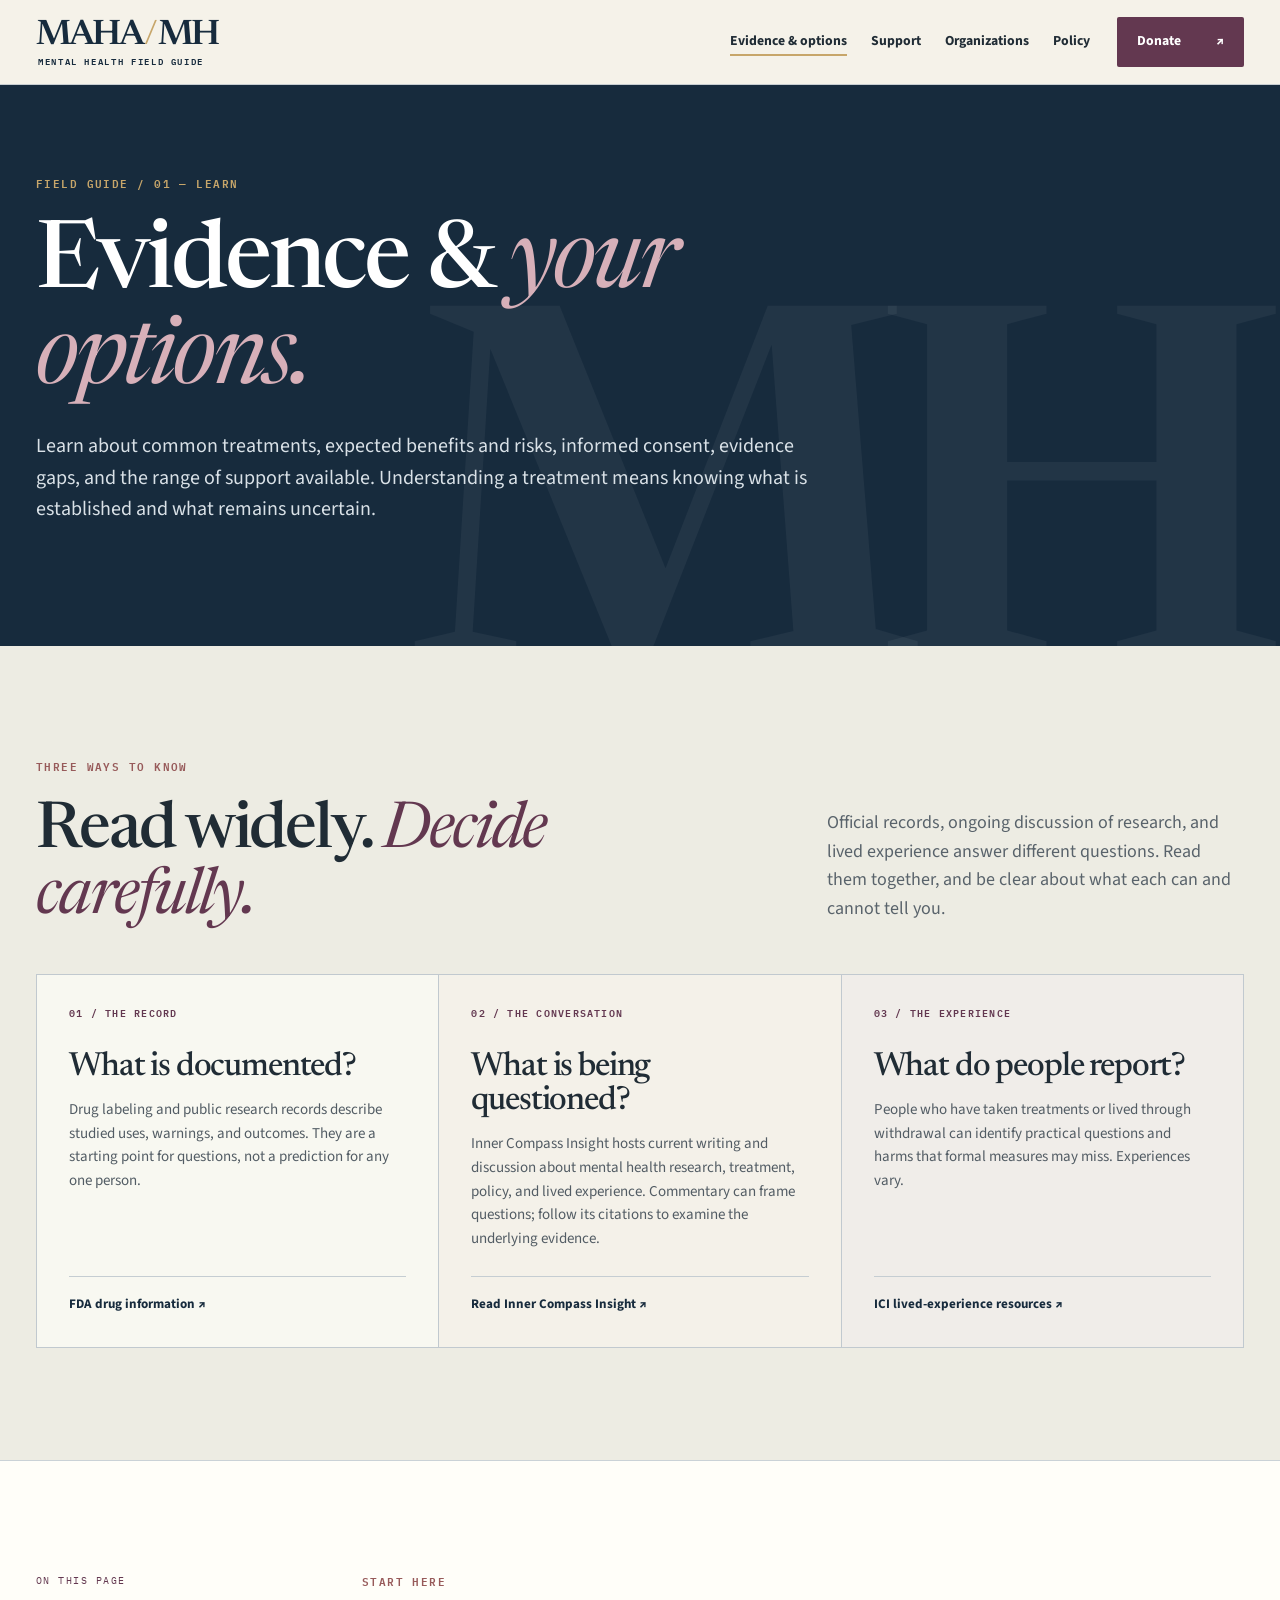
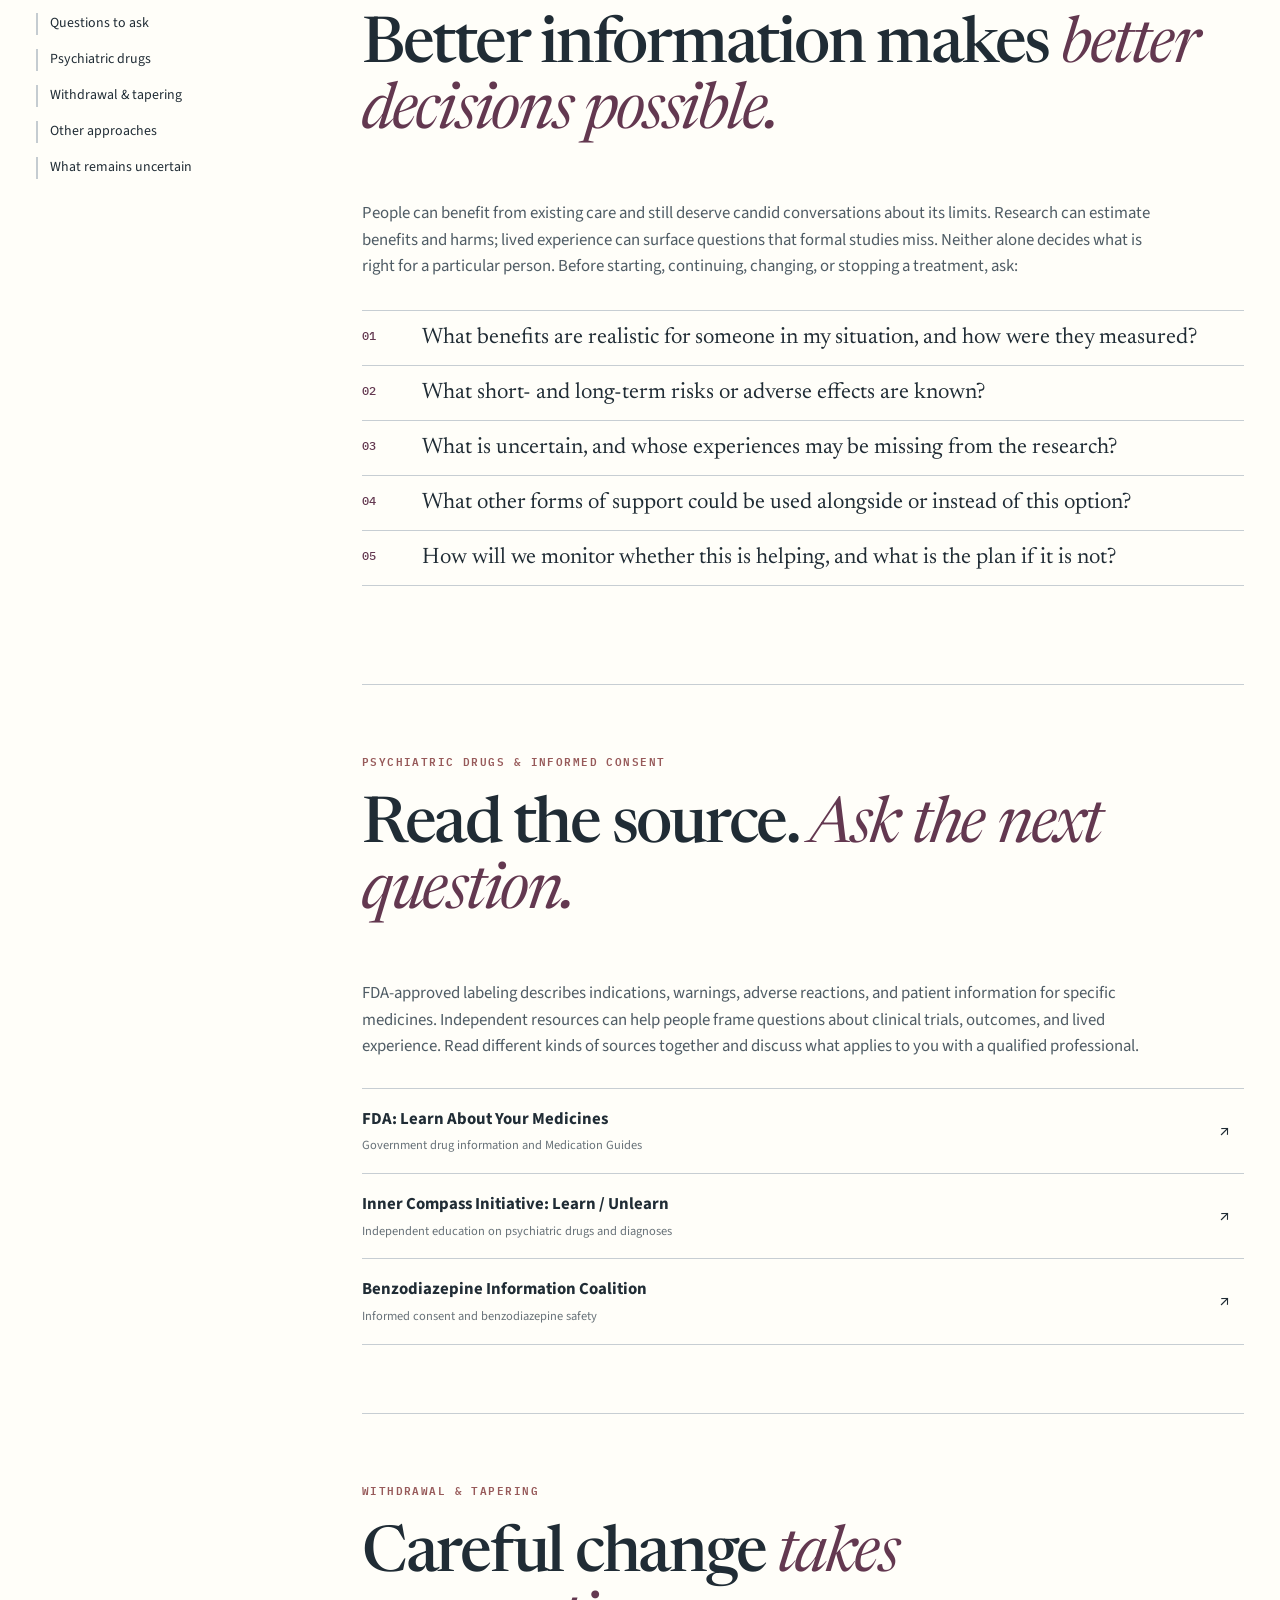
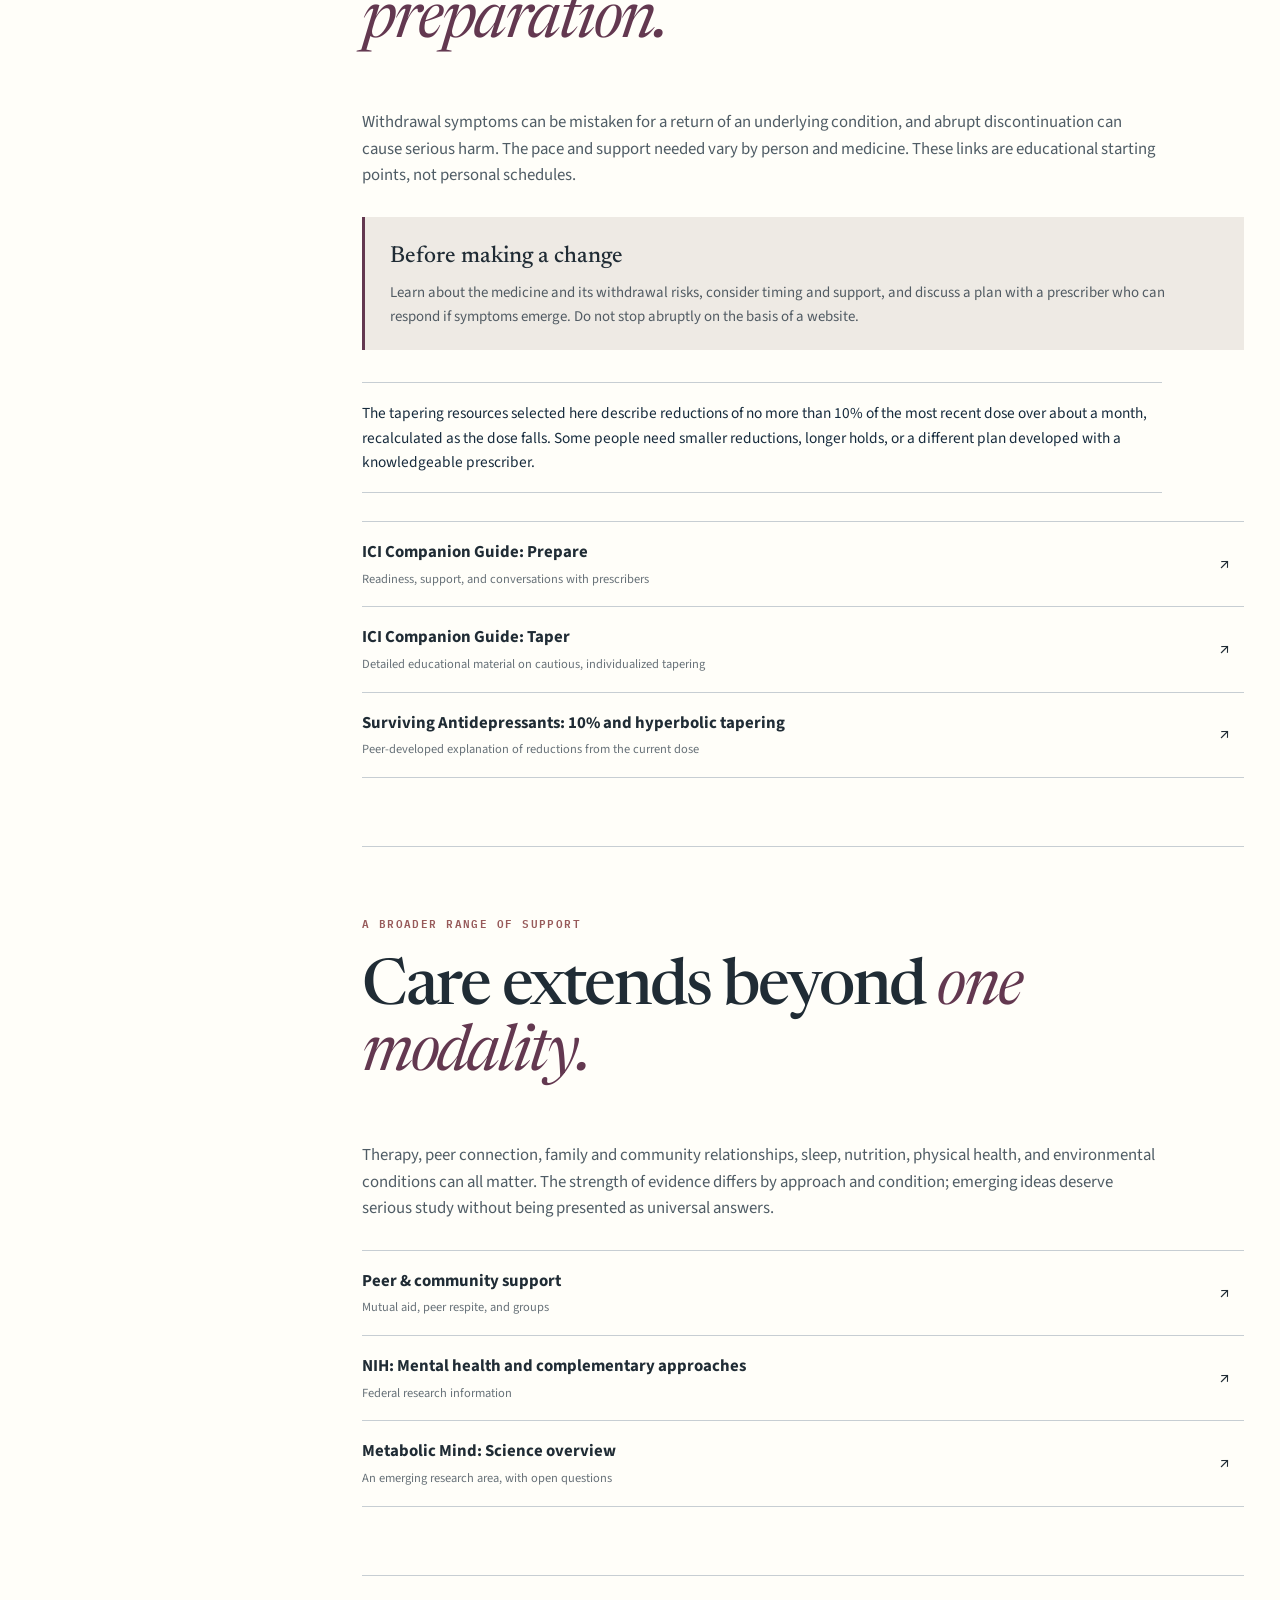
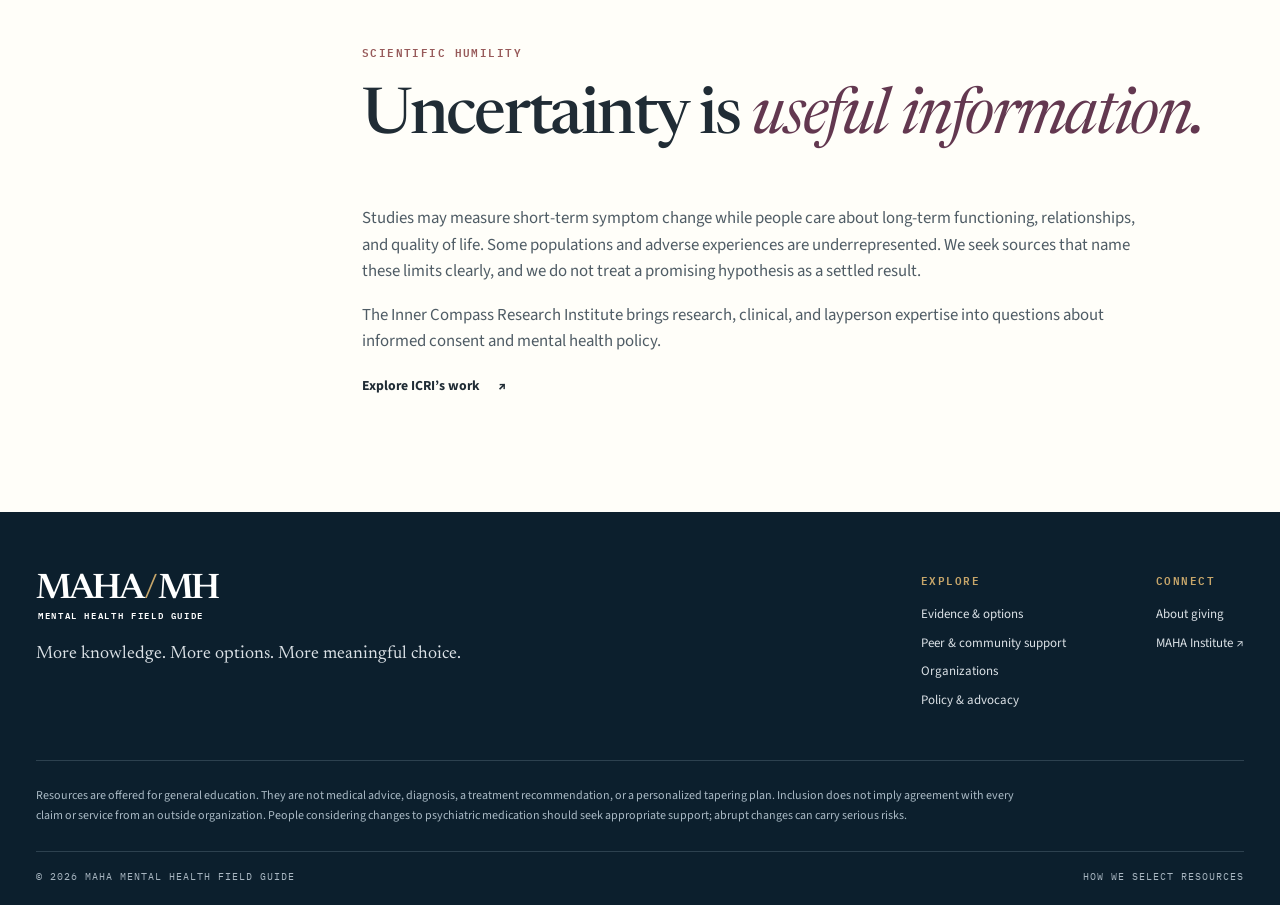
==== commit 100443a7: "Refine navy palette and refresh favicon" ====
--- a/evidence.html
+++ b/evidence.html
@@ -1,5 +1,5 @@
 <!doctype html>
-<html lang="en"><head><meta charset="utf-8"><meta name="viewport" content="width=device-width, initial-scale=1"><meta name="theme-color" content="#000075"><meta name="description" content="Explore mental health evidence, informed consent, psychiatric drugs, withdrawal, and other approaches."><title>Evidence & Options | MAHA Mental Health Field Guide</title><link rel="icon" type="image/svg+xml" href="favicon.svg"><link rel="preconnect" href="https://fonts.googleapis.com"><link rel="preconnect" href="https://fonts.gstatic.com" crossorigin><link href="https://fonts.googleapis.com/css2?family=IBM+Plex+Mono:wght@400;500;600&family=Newsreader:opsz,wght@6..72,400;6..72,500;6..72,600&family=Source+Sans+3:wght@400;500;600;700&display=swap" rel="stylesheet"><link rel="stylesheet" href="styles.css"><script src="app.js" defer></script></head>
+<html lang="en"><head><meta charset="utf-8"><meta name="viewport" content="width=device-width, initial-scale=1"><meta name="theme-color" content="#172b3d"><meta name="description" content="Explore mental health evidence, informed consent, psychiatric drugs, withdrawal, and other approaches."><title>Evidence & Options | MAHA Mental Health Field Guide</title><link rel="icon" type="image/svg+xml" href="favicon-navy.svg"><link rel="preconnect" href="https://fonts.googleapis.com"><link rel="preconnect" href="https://fonts.gstatic.com" crossorigin><link href="https://fonts.googleapis.com/css2?family=IBM+Plex+Mono:wght@400;500;600&family=Newsreader:opsz,wght@6..72,400;6..72,500;6..72,600&family=Source+Sans+3:wght@400;500;600;700&display=swap" rel="stylesheet"><link rel="stylesheet" href="styles.css"><script src="app.js" defer></script></head>
 <body><a class="skip-link" href="#main">Skip to content</a>
 <header class="site-header"><div class="shell header-inner"><a class="wordmark" href="index.html" aria-label="MAHA Mental Health Field Guide home"><span class="wordmark-main">MAHA<span class="wordmark-slash">/</span>MH</span><span class="wordmark-sub">MENTAL HEALTH FIELD GUIDE</span></a><a class="mobile-donate" href="https://givebutter.com/maha-mental-health-gvp1bu" target="_blank" rel="noopener noreferrer" aria-label="Donate to Inner Compass Initiative">Donate <span aria-hidden="true">↗</span></a><button class="menu-toggle" type="button" aria-label="Menu" aria-controls="site-nav" aria-expanded="false"><span class="menu-label">Menu</span><span aria-hidden="true">☰</span></button><nav id="site-nav" aria-label="Main navigation"><a href="evidence.html" aria-current="page">Evidence & options</a><a href="support.html">Support</a><a href="organizations.html">Organizations</a><a href="policy.html">Policy</a><a class="nav-donate" href="https://givebutter.com/maha-mental-health-gvp1bu" target="_blank" rel="noopener noreferrer" aria-label="Donate to Inner Compass Initiative">Donate <span aria-hidden="true">↗</span></a></nav></div></header>
 <main id="main"><section class="page-hero"><div class="shell"><p class="eyebrow">FIELD GUIDE / 01 — LEARN</p><h1>Evidence & <em>your options.</em></h1><p>Learn about common treatments, expected benefits and risks, informed consent, evidence gaps, and the range of support available. Understanding a treatment means knowing what is established and what remains uncertain.</p></div></section>
--- a/styles.css
+++ b/styles.css
@@ -1,4 +1,4 @@
-:root{--blue:#000075;--blue-deep:#000055;--cobalt:#0047ab;--sapphire:#0f52ba;--blue-soft:#dee4e9;--plum:#633850;--plum-deep:#4e293d;--copper:#c7a66a;--cream:#f5f2e9;--paper:#fffef9;--ink:#202c35;--muted:#59636b;--line:#c7ced3;--display:'Newsreader',Georgia,serif;--body:'Source Sans 3',Arial,sans-serif;--mono:'IBM Plex Mono',monospace}*{box-sizing:border-box}html{scroll-behavior:smooth;scroll-padding-top:95px}body{margin:0;color:var(--ink);background:var(--paper);font:18px/1.58 var(--body)}a{color:inherit}button,input{font:inherit}button{cursor:pointer}h1,h2,h3,p{margin-top:0}h1,h2,h3{font-family:var(--display);font-weight:500;line-height:1.03;letter-spacing:-.035em}h1{font-size:clamp(4.1rem,7.3vw,8rem)}h2{font-size:clamp(3.1rem,5vw,5.3rem)}h3{font-size:clamp(1.65rem,2.3vw,2.15rem)}h1 em,h2 em{font-weight:400;color:var(--plum)}.shell{width:min(1240px,calc(100% - 72px));margin:auto}.section{padding:112px 0}.sr-only{position:absolute;width:1px;height:1px;overflow:hidden;clip:rect(0,0,0,0);white-space:nowrap}.skip-link{position:absolute;top:-100px;left:12px;z-index:100;padding:10px;background:#fff}.skip-link:focus{top:10px}:focus-visible{outline:3px solid var(--copper);outline-offset:4px}.site-header{position:sticky;top:0;z-index:30;background:rgba(245,242,233,.97);border-bottom:1px solid #c7cdd1;backdrop-filter:blur(14px)}.header-inner{height:84px;display:flex;align-items:center;gap:48px;justify-content:space-between}.wordmark{display:inline-flex;flex-direction:column;line-height:1;text-decoration:none;color:var(--blue);flex:none}.wordmark-main{font-family:var(--display);font-weight:600;letter-spacing:-.08em;font-size:2.2rem}.wordmark-slash{color:var(--copper);font-weight:400;margin:0 .07em}.wordmark-sub{font:600 .54rem/1.2 var(--mono);letter-spacing:.19em;padding-left:2px;margin-top:3px}.site-header nav{display:flex;align-items:center;gap:24px}.site-header nav a{font-size:.86rem;font-weight:700;text-decoration:none;white-space:nowrap}.site-header nav a:not(.nav-donate):hover,.site-header nav a[aria-current=page]:not(.nav-donate){text-decoration:underline;text-decoration-color:var(--copper);text-underline-offset:9px;text-decoration-thickness:2px}.nav-donate{background:var(--plum);color:white;padding:14px 20px;border-radius:2px;margin-left:3px;display:flex;gap:35px}.nav-donate:hover{background:var(--plum-deep)}.menu-toggle{display:none}.eyebrow,.section-number,.route-label,.route-no,.footer-label,.tile-no,.index-top,.index-bottom{font:600 .69rem/1.5 var(--mono);letter-spacing:.13em;text-transform:uppercase}.section-number{color:#975a5a;display:block;margin-bottom:26px}.button{display:inline-flex;align-items:center;justify-content:space-between;gap:34px;padding:17px 22px;border:1px solid transparent;text-decoration:none;font-size:.87rem;line-height:1.3;font-weight:700;border-radius:2px;transition:transform .18s,background .18s}.button:hover{transform:translateY(-3px)}.button-cream{background:var(--cream);color:var(--blue)}.button-outline-light{border-color:#b3bec6;color:#fff}.button-dark{background:var(--blue);color:white}.button-plum{background:var(--plum);color:white;width:100%}.button-row,.hero-actions{display:flex;flex-wrap:wrap;align-items:center;gap:13px;margin-top:28px}.text-link{display:inline-flex;align-items:center;gap:18px;text-decoration:none;font-size:.86rem;font-weight:700}.text-link:hover{text-decoration:underline;text-underline-offset:5px}.home-hero{background:var(--blue);color:white;position:relative;overflow:hidden}.home-hero:before{content:'';position:absolute;top:0;left:56%;width:1px;height:100%;background:#ffffff16}.hero-layout{min-height:665px;display:grid;grid-template-columns:1.28fr .72fr;gap:7%;align-items:center}.hero-content{padding:80px 0}.eyebrow{color:var(--copper);margin-bottom:25px}.eyebrow.light{color:#dec49e}.eyebrow-line{display:inline-block;width:28px;border-top:1px solid currentColor;vertical-align:middle;margin:0 10px}.home-hero h1{margin-bottom:25px}.home-hero h1 em{color:#d2a4b2}.hero-lead{max-width:660px;color:#d4dce1;font-size:1.18rem;line-height:1.67}.hero-index{border-top:2px solid var(--copper);background:#ffffff0a;padding:24px;align-self:center;box-shadow:22px 22px 0 #0b1f2e55}.index-top,.index-bottom{display:flex;justify-content:space-between;color:#b7c6d1;font-size:.59rem}.index-top{margin-bottom:30px}.hero-index>a{display:grid;grid-template-columns:40px 1fr 20px;gap:12px;align-items:center;border-top:1px solid #a1b0ba55;padding:19px 0;text-decoration:none}.hero-index>a:hover{color:#efc8a7}.hero-index>a span{font:500 .73rem var(--mono);color:var(--copper)}.hero-index>a strong{font:500 1.42rem var(--display)}.hero-index>a b{font-weight:400}.index-bottom{border-top:1px solid #a1b0ba55;padding-top:20px;line-height:1.6}.hero-rule{display:flex;gap:22px;border-top:1px solid #acb9c350;padding:19px 0;color:#b6c2cb;font:500 .61rem var(--mono);letter-spacing:.18em}.hero-rule span:not(:last-child):after{content:'•';margin-left:22px;color:var(--copper)}.intro-section{background:var(--cream)}.intro-grid{display:grid;grid-template-columns:260px minmax(0,1fr);gap:8%}.section-side{display:flex;flex-direction:column;gap:6px}.side-rule{width:1px;background:var(--copper);flex:1;min-height:80px}.prose-large h2{max-width:860px}.prose-large>p{font-size:1.15rem;color:#45535e;line-height:1.72;max-width:780px}.approach-note{border-top:1px solid #b7c0c6;margin-top:38px;padding-top:25px;display:grid;grid-template-columns:140px 1fr;gap:20px;max-width:800px}.approach-note strong{font:600 .71rem var(--mono);text-transform:uppercase;letter-spacing:.12em;color:var(--plum)}.approach-note p{font-size:.94rem;margin:0;color:#4d5962}.section-head{display:grid;grid-template-columns:1.25fr .75fr;gap:8%;align-items:end;margin-bottom:42px}.section-head h2{margin-bottom:0}.section-head>p{color:var(--muted);margin:0 0 9px;max-width:430px}.pathways{background:var(--paper)}.route-grid{display:grid;grid-template-columns:repeat(2,1fr);gap:12px}.route-card{display:grid;grid-template-columns:1fr auto;grid-template-rows:auto auto 1fr auto;min-height:285px;background:#f4f3eb;border:1px solid #d0d8dd;padding:28px;text-decoration:none;transition:transform .18s,background .18s}.route-card:hover{transform:translateY(-4px);background:#e3e9ed}.route-no{grid-column:1;color:#9f675d}.route-label{grid-column:2;color:#516573}.route-card h3{grid-column:1/-1;font-size:2.1rem;align-self:end;margin:38px 0 10px}.route-card p{grid-column:1/-1;color:#5e6870;margin:0;max-width:500px;font-size:.96rem}.route-action{grid-column:1/-1;align-self:end;border-top:1px solid #bdc5cb;padding-top:18px;margin-top:22px;display:flex;justify-content:space-between;font-size:.82rem;font-weight:700}.urgent-section{background:#dce3e8}.urgent-grid{display:grid;grid-template-columns:.48fr 1fr;gap:12%;align-items:center}.urgent-symbol{height:300px;display:grid;place-items:center;position:relative;color:var(--plum)}.urgent-symbol span{font-family:var(--display);font-size:6rem;line-height:1}.urgent-symbol span:last-child{position:absolute;transform:translate(40px,45px);color:#af796f}.urgent-grid h2{font-size:clamp(2.8rem,4vw,4.7rem)}.urgent-grid p{max-width:630px;color:#4a5760}.work-section{background:var(--paper)}.work-lines{border-top:1px solid var(--line)}.work-lines>a{display:grid;grid-template-columns:65px 1.2fr .8fr 20px;gap:25px;align-items:center;padding:27px 4px;border-bottom:1px solid var(--line);text-decoration:none}.work-lines>a:hover{color:var(--plum);background:#f7f6f0}.work-lines span{font:.8rem var(--mono);color:#9a685e}.work-lines h3{margin:0;font-size:1.65rem}.work-lines p{margin:0;color:#606a72;font-size:.9rem}.work-lines b{font-weight:400}.closing-cta{background:var(--plum);color:#fff}.closing-grid{display:flex;justify-content:space-between;align-items:end;gap:30px}.closing-cta .section-number{color:#e6bf9e}.closing-cta h2{max-width:750px;margin-bottom:15px}.closing-cta h2 em{color:#e8b9c8}.closing-cta p{color:#ebdce4;margin-bottom:0}.closing-grid>.button{flex:none}.page-hero{background:var(--blue);color:white;padding:90px 0 100px;position:relative;overflow:hidden}.page-hero:after{content:'MH';position:absolute;right:3%;bottom:-130px;color:#ffffff0c;font:600 30rem/1 var(--display);letter-spacing:-.1em;pointer-events:none}.page-hero .shell{position:relative;z-index:1}.page-hero h1{max-width:850px;margin:0 0 22px}.page-hero h1 em{color:#d7b0b9}.page-hero p:not(.eyebrow){font-size:1.25rem;max-width:780px;color:#d9e1e7}.plum-hero,.giving-hero{background:var(--plum-deep)}.plum-hero h1 em,.giving-hero h1 em{color:#d2b59c}.giving-hero .button{margin-top:20px}.page-layout{display:grid;grid-template-columns:205px 1fr;gap:10%}.page-aside{position:sticky;top:125px;align-self:start;display:flex;flex-direction:column;gap:14px}.page-aside span{font:.65rem var(--mono);letter-spacing:.14em;color:var(--plum);margin-bottom:12px}.page-aside a{font-size:.87rem;text-decoration:none;border-left:2px solid #c5ccd1;padding-left:12px}.page-aside a:hover{border-color:var(--plum);color:var(--plum)}.page-content section{padding:0 0 68px;margin-bottom:68px;border-bottom:1px solid var(--line)}.page-content section:last-child{border:0;margin:0;padding:0}.page-content h2{max-width:850px}.page-content p{color:#4f5c65;font-size:1.05rem;max-width:800px}.question-list{counter-reset:q;list-style:none;padding:0;margin:30px 0}.question-list li{position:relative;padding:13px 10px 13px 60px;border-top:1px solid var(--line);font-family:var(--display);font-size:1.4rem;line-height:1.25}.question-list li:last-child{border-bottom:1px solid var(--line)}.question-list li:before{counter-increment:q;content:counter(q,decimal-leading-zero);position:absolute;left:0;top:17px;color:var(--plum);font:500 .75rem var(--mono)}.link-rows{margin-top:28px;border-top:1px solid var(--line)}.link-rows a{display:grid;grid-template-columns:1fr 25px;gap:4px 15px;padding:17px 0;border-bottom:1px solid var(--line);text-decoration:none}.link-rows a:hover{color:var(--plum)}.link-rows strong{font-size:1.05rem}.link-rows small{grid-column:1;color:#687279;font-size:.78rem}.link-rows span{grid-column:2;grid-row:1/3;align-self:center}.callout,.notice{border-left:3px solid var(--plum);background:#eeeae4;padding:22px 25px;margin:28px 0}.callout strong,.notice strong{font-family:var(--display);font-size:1.45rem;font-weight:500}.callout p,.notice p{margin:6px 0 0!important;font-size:.93rem!important;color:#515b63}.editorial-grid{display:grid;grid-template-columns:repeat(2,1fr);gap:12px}.editorial-grid article{min-height:320px;background:var(--cream);padding:28px;display:flex;flex-direction:column}.tile-no{color:var(--plum)}.editorial-grid h3{margin:40px 0 12px}.editorial-grid p{font-size:.97rem;color:#566169;line-height:1.6}.editorial-grid a{margin-top:auto}.notice{margin-top:40px}.directory-intro{display:grid;grid-template-columns:1.1fr .9fr;gap:6%;align-items:end}.directory-intro p{color:var(--muted)}.directory-tools{border-top:1px solid var(--line);padding-top:23px;margin-top:30px;display:flex;justify-content:space-between;gap:20px;flex-wrap:wrap}.search-field input{padding:12px 15px;background:#fff;border:1px solid #acb6bd;min-width:300px;max-width:100%;outline-color:var(--plum)}.filters{display:flex;gap:6px;flex-wrap:wrap}.filters button{border:1px solid #b7c0c6;background:transparent;padding:9px 12px;color:var(--ink);font-size:.79rem;border-radius:2px}.filters button[aria-pressed=true]{background:var(--blue);color:white}.result-count{font:.7rem var(--mono);color:#747d84;margin:22px 0 13px}.directory-list{display:grid;grid-template-columns:repeat(2,1fr);gap:10px}.directory-entry{border:1px solid #d0d8dd;background:#f8f8f1;padding:26px;display:flex;flex-direction:column;min-height:255px}.directory-entry .entry-tag{font:.65rem var(--mono);color:var(--plum);text-transform:uppercase;letter-spacing:.1em}.directory-entry h3{font-size:1.55rem;margin:20px 0 8px}.directory-entry p{font-size:.88rem;color:#5c666e;line-height:1.55;margin-bottom:15px}.directory-entry a{font-size:.8rem;font-weight:700;text-decoration:none;margin-top:auto}.directory-entry a:hover{text-decoration:underline}.empty-state{grid-column:1/-1;padding:35px;background:var(--cream)}.policy-list{border-top:1px solid var(--line)}.policy-list article{display:grid;grid-template-columns:180px 1fr 1.15fr;gap:5%;padding:25px 0;border-bottom:1px solid var(--line);align-items:start}.policy-list span{font:.68rem var(--mono);color:var(--plum)}.policy-list h3{margin:0}.policy-list p{font-size:.9rem;color:#626b72;margin:0}.source-panel{margin-top:80px;padding:52px;background:#dfe5ea}.source-panel p{max-width:780px;color:#525e67}.source-links{display:flex;gap:8px;flex-wrap:wrap;margin-top:25px}.source-links a{display:flex;gap:30px;justify-content:space-between;align-items:center;padding:13px 18px;background:var(--blue);color:white;text-decoration:none;font-size:.82rem;font-weight:700}.source-links a:hover{background:var(--plum)}.policy-caveat{font-size:.8rem;color:#6b7277;margin:22px 0 0}.giving-grid{display:grid;grid-template-columns:1.1fr .9fr;gap:10%;align-items:start}.giving-grid>div:first-child p{max-width:700px;color:#545f67}.fund-pillars{border-top:1px solid var(--line);display:grid;grid-template-columns:1fr 1fr;margin-top:30px}.fund-pillars span{border-bottom:1px solid var(--line);padding:13px 8px 13px 0;font:.72rem var(--mono)}.giving-card{background:#ede8e0;padding:35px;border-top:4px solid var(--plum)}.giving-card h3{font-size:2.5rem;margin-bottom:18px}.giving-card>p{font-size:.96rem;color:#535d64}.giving-card .donation-clarity{font-size:.8rem;border-top:1px solid #cdbfb7;margin-top:25px;padding-top:20px}.fund-governance{background:var(--cream)}.governance-grid{display:grid;grid-template-columns:repeat(3,1fr);gap:12px}.governance-grid>div{border-top:2px solid var(--copper);padding-top:20px}.governance-grid strong{font-family:var(--display);font-size:1.5rem;font-weight:500}.governance-grid p{font-size:.87rem;color:#606970;margin-top:10px}.site-footer{background:#0c1f2d;color:#dbe1e6;padding:60px 0 22px}.footer-main{display:flex;justify-content:space-between;gap:40px;border-bottom:1px solid #6f849355;padding-bottom:50px}.wordmark-light{color:white}.footer-main>div:first-child p{font:400 1.12rem var(--display);margin:25px 0 0}.footer-nav{display:flex;gap:90px}.footer-nav>div{display:flex;flex-direction:column;gap:8px}.footer-label{color:var(--copper);margin-bottom:8px}.footer-nav a{font-size:.81rem;color:#dbe1e6;text-decoration:none}.footer-nav a:hover{text-decoration:underline}.footer-disclaimer{padding:25px 0;max-width:1000px}.footer-disclaimer p{font-size:.75rem;color:#aabac5;line-height:1.65;margin:0}.footer-bottom{display:flex;justify-content:space-between;border-top:1px solid #6f849355;padding-top:18px;font:.63rem var(--mono);text-transform:uppercase;letter-spacing:.1em;color:#a8b6c1}.footer-bottom a{text-decoration:none}
+:root{--blue:#172b3d;--blue-deep:#102232;--cobalt:#0047ab;--sapphire:#0f52ba;--blue-soft:#dee4e9;--plum:#633850;--plum-deep:#4e293d;--copper:#c7a66a;--cream:#f5f2e9;--paper:#fffef9;--ink:#202c35;--muted:#59636b;--line:#c7ced3;--display:'Newsreader',Georgia,serif;--body:'Source Sans 3',Arial,sans-serif;--mono:'IBM Plex Mono',monospace}*{box-sizing:border-box}html{scroll-behavior:smooth;scroll-padding-top:95px}body{margin:0;color:var(--ink);background:var(--paper);font:18px/1.58 var(--body)}a{color:inherit}button,input{font:inherit}button{cursor:pointer}h1,h2,h3,p{margin-top:0}h1,h2,h3{font-family:var(--display);font-weight:500;line-height:1.03;letter-spacing:-.035em}h1{font-size:clamp(4.1rem,7.3vw,8rem)}h2{font-size:clamp(3.1rem,5vw,5.3rem)}h3{font-size:clamp(1.65rem,2.3vw,2.15rem)}h1 em,h2 em{font-weight:400;color:var(--plum)}.shell{width:min(1240px,calc(100% - 72px));margin:auto}.section{padding:112px 0}.sr-only{position:absolute;width:1px;height:1px;overflow:hidden;clip:rect(0,0,0,0);white-space:nowrap}.skip-link{position:absolute;top:-100px;left:12px;z-index:100;padding:10px;background:#fff}.skip-link:focus{top:10px}:focus-visible{outline:3px solid var(--copper);outline-offset:4px}.site-header{position:sticky;top:0;z-index:30;background:rgba(245,242,233,.97);border-bottom:1px solid #c7cdd1;backdrop-filter:blur(14px)}.header-inner{height:84px;display:flex;align-items:center;gap:48px;justify-content:space-between}.wordmark{display:inline-flex;flex-direction:column;line-height:1;text-decoration:none;color:var(--blue);flex:none}.wordmark-main{font-family:var(--display);font-weight:600;letter-spacing:-.08em;font-size:2.2rem}.wordmark-slash{color:var(--copper);font-weight:400;margin:0 .07em}.wordmark-sub{font:600 .54rem/1.2 var(--mono);letter-spacing:.19em;padding-left:2px;margin-top:3px}.site-header nav{display:flex;align-items:center;gap:24px}.site-header nav a{font-size:.86rem;font-weight:700;text-decoration:none;white-space:nowrap}.site-header nav a:not(.nav-donate):hover,.site-header nav a[aria-current=page]:not(.nav-donate){text-decoration:underline;text-decoration-color:var(--copper);text-underline-offset:9px;text-decoration-thickness:2px}.nav-donate{background:var(--plum);color:white;padding:14px 20px;border-radius:2px;margin-left:3px;display:flex;gap:35px}.nav-donate:hover{background:var(--plum-deep)}.menu-toggle{display:none}.eyebrow,.section-number,.route-label,.route-no,.footer-label,.tile-no,.index-top,.index-bottom{font:600 .69rem/1.5 var(--mono);letter-spacing:.13em;text-transform:uppercase}.section-number{color:#975a5a;display:block;margin-bottom:26px}.button{display:inline-flex;align-items:center;justify-content:space-between;gap:34px;padding:17px 22px;border:1px solid transparent;text-decoration:none;font-size:.87rem;line-height:1.3;font-weight:700;border-radius:2px;transition:transform .18s,background .18s}.button:hover{transform:translateY(-3px)}.button-cream{background:var(--cream);color:var(--blue)}.button-outline-light{border-color:#b3bec6;color:#fff}.button-dark{background:var(--blue);color:white}.button-plum{background:var(--plum);color:white;width:100%}.button-row,.hero-actions{display:flex;flex-wrap:wrap;align-items:center;gap:13px;margin-top:28px}.text-link{display:inline-flex;align-items:center;gap:18px;text-decoration:none;font-size:.86rem;font-weight:700}.text-link:hover{text-decoration:underline;text-underline-offset:5px}.home-hero{background:var(--blue);color:white;position:relative;overflow:hidden}.home-hero:before{content:'';position:absolute;top:0;left:56%;width:1px;height:100%;background:#ffffff16}.hero-layout{min-height:665px;display:grid;grid-template-columns:1.28fr .72fr;gap:7%;align-items:center}.hero-content{padding:80px 0}.eyebrow{color:var(--copper);margin-bottom:25px}.eyebrow.light{color:#dec49e}.eyebrow-line{display:inline-block;width:28px;border-top:1px solid currentColor;vertical-align:middle;margin:0 10px}.home-hero h1{margin-bottom:25px}.home-hero h1 em{color:#d2a4b2}.hero-lead{max-width:660px;color:#d4dce1;font-size:1.18rem;line-height:1.67}.hero-index{border-top:2px solid var(--copper);background:#ffffff0a;padding:24px;align-self:center;box-shadow:22px 22px 0 #07152155}.index-top,.index-bottom{display:flex;justify-content:space-between;color:#b7c6d1;font-size:.59rem}.index-top{margin-bottom:30px}.hero-index>a{display:grid;grid-template-columns:40px 1fr 20px;gap:12px;align-items:center;border-top:1px solid #a1b0ba55;padding:19px 0;text-decoration:none}.hero-index>a:hover{color:#efc8a7}.hero-index>a span{font:500 .73rem var(--mono);color:var(--copper)}.hero-index>a strong{font:500 1.42rem var(--display)}.hero-index>a b{font-weight:400}.index-bottom{border-top:1px solid #a1b0ba55;padding-top:20px;line-height:1.6}.hero-rule{display:flex;gap:22px;border-top:1px solid #acb9c350;padding:19px 0;color:#b6c2cb;font:500 .61rem var(--mono);letter-spacing:.18em}.hero-rule span:not(:last-child):after{content:'•';margin-left:22px;color:var(--copper)}.intro-section{background:var(--cream)}.intro-grid{display:grid;grid-template-columns:260px minmax(0,1fr);gap:8%}.section-side{display:flex;flex-direction:column;gap:6px}.side-rule{width:1px;background:var(--copper);flex:1;min-height:80px}.prose-large h2{max-width:860px}.prose-large>p{font-size:1.15rem;color:#45535e;line-height:1.72;max-width:780px}.approach-note{border-top:1px solid #b7c0c6;margin-top:38px;padding-top:25px;display:grid;grid-template-columns:140px 1fr;gap:20px;max-width:800px}.approach-note strong{font:600 .71rem var(--mono);text-transform:uppercase;letter-spacing:.12em;color:var(--plum)}.approach-note p{font-size:.94rem;margin:0;color:#4d5962}.section-head{display:grid;grid-template-columns:1.25fr .75fr;gap:8%;align-items:end;margin-bottom:42px}.section-head h2{margin-bottom:0}.section-head>p{color:var(--muted);margin:0 0 9px;max-width:430px}.pathways{background:var(--paper)}.route-grid{display:grid;grid-template-columns:repeat(2,1fr);gap:12px}.route-card{display:grid;grid-template-columns:1fr auto;grid-template-rows:auto auto 1fr auto;min-height:285px;background:#f4f3eb;border:1px solid #d0d8dd;padding:28px;text-decoration:none;transition:transform .18s,background .18s}.route-card:hover{transform:translateY(-4px);background:#e3e9ed}.route-no{grid-column:1;color:#9f675d}.route-label{grid-column:2;color:#516573}.route-card h3{grid-column:1/-1;font-size:2.1rem;align-self:end;margin:38px 0 10px}.route-card p{grid-column:1/-1;color:#5e6870;margin:0;max-width:500px;font-size:.96rem}.route-action{grid-column:1/-1;align-self:end;border-top:1px solid #bdc5cb;padding-top:18px;margin-top:22px;display:flex;justify-content:space-between;font-size:.82rem;font-weight:700}.urgent-section{background:#dce3e8}.urgent-grid{display:grid;grid-template-columns:.48fr 1fr;gap:12%;align-items:center}.urgent-symbol{height:300px;display:grid;place-items:center;position:relative;color:var(--plum)}.urgent-symbol span{font-family:var(--display);font-size:6rem;line-height:1}.urgent-symbol span:last-child{position:absolute;transform:translate(40px,45px);color:#af796f}.urgent-grid h2{font-size:clamp(2.8rem,4vw,4.7rem)}.urgent-grid p{max-width:630px;color:#4a5760}.work-section{background:var(--paper)}.work-lines{border-top:1px solid var(--line)}.work-lines>a{display:grid;grid-template-columns:65px 1.2fr .8fr 20px;gap:25px;align-items:center;padding:27px 4px;border-bottom:1px solid var(--line);text-decoration:none}.work-lines>a:hover{color:var(--plum);background:#f7f6f0}.work-lines span{font:.8rem var(--mono);color:#9a685e}.work-lines h3{margin:0;font-size:1.65rem}.work-lines p{margin:0;color:#606a72;font-size:.9rem}.work-lines b{font-weight:400}.closing-cta{background:var(--plum);color:#fff}.closing-grid{display:flex;justify-content:space-between;align-items:end;gap:30px}.closing-cta .section-number{color:#e6bf9e}.closing-cta h2{max-width:750px;margin-bottom:15px}.closing-cta h2 em{color:#e8b9c8}.closing-cta p{color:#ebdce4;margin-bottom:0}.closing-grid>.button{flex:none}.page-hero{background:var(--blue);color:white;padding:90px 0 100px;position:relative;overflow:hidden}.page-hero:after{content:'MH';position:absolute;right:3%;bottom:-130px;color:#ffffff0c;font:600 30rem/1 var(--display);letter-spacing:-.1em;pointer-events:none}.page-hero .shell{position:relative;z-index:1}.page-hero h1{max-width:850px;margin:0 0 22px}.page-hero h1 em{color:#d7b0b9}.page-hero p:not(.eyebrow){font-size:1.25rem;max-width:780px;color:#d9e1e7}.plum-hero,.giving-hero{background:var(--plum-deep)}.plum-hero h1 em,.giving-hero h1 em{color:#d2b59c}.giving-hero .button{margin-top:20px}.page-layout{display:grid;grid-template-columns:205px 1fr;gap:10%}.page-aside{position:sticky;top:125px;align-self:start;display:flex;flex-direction:column;gap:14px}.page-aside span{font:.65rem var(--mono);letter-spacing:.14em;color:var(--plum);margin-bottom:12px}.page-aside a{font-size:.87rem;text-decoration:none;border-left:2px solid #c5ccd1;padding-left:12px}.page-aside a:hover{border-color:var(--plum);color:var(--plum)}.page-content section{padding:0 0 68px;margin-bottom:68px;border-bottom:1px solid var(--line)}.page-content section:last-child{border:0;margin:0;padding:0}.page-content h2{max-width:850px}.page-content p{color:#4f5c65;font-size:1.05rem;max-width:800px}.question-list{counter-reset:q;list-style:none;padding:0;margin:30px 0}.question-list li{position:relative;padding:13px 10px 13px 60px;border-top:1px solid var(--line);font-family:var(--display);font-size:1.4rem;line-height:1.25}.question-list li:last-child{border-bottom:1px solid var(--line)}.question-list li:before{counter-increment:q;content:counter(q,decimal-leading-zero);position:absolute;left:0;top:17px;color:var(--plum);font:500 .75rem var(--mono)}.link-rows{margin-top:28px;border-top:1px solid var(--line)}.link-rows a{display:grid;grid-template-columns:1fr 25px;gap:4px 15px;padding:17px 0;border-bottom:1px solid var(--line);text-decoration:none}.link-rows a:hover{color:var(--plum)}.link-rows strong{font-size:1.05rem}.link-rows small{grid-column:1;color:#687279;font-size:.78rem}.link-rows span{grid-column:2;grid-row:1/3;align-self:center}.callout,.notice{border-left:3px solid var(--plum);background:#eeeae4;padding:22px 25px;margin:28px 0}.callout strong,.notice strong{font-family:var(--display);font-size:1.45rem;font-weight:500}.callout p,.notice p{margin:6px 0 0!important;font-size:.93rem!important;color:#515b63}.editorial-grid{display:grid;grid-template-columns:repeat(2,1fr);gap:12px}.editorial-grid article{min-height:320px;background:var(--cream);padding:28px;display:flex;flex-direction:column}.tile-no{color:var(--plum)}.editorial-grid h3{margin:40px 0 12px}.editorial-grid p{font-size:.97rem;color:#566169;line-height:1.6}.editorial-grid a{margin-top:auto}.notice{margin-top:40px}.directory-intro{display:grid;grid-template-columns:1.1fr .9fr;gap:6%;align-items:end}.directory-intro p{color:var(--muted)}.directory-tools{border-top:1px solid var(--line);padding-top:23px;margin-top:30px;display:flex;justify-content:space-between;gap:20px;flex-wrap:wrap}.search-field input{padding:12px 15px;background:#fff;border:1px solid #acb6bd;min-width:300px;max-width:100%;outline-color:var(--plum)}.filters{display:flex;gap:6px;flex-wrap:wrap}.filters button{border:1px solid #b7c0c6;background:transparent;padding:9px 12px;color:var(--ink);font-size:.79rem;border-radius:2px}.filters button[aria-pressed=true]{background:var(--blue);color:white}.result-count{font:.7rem var(--mono);color:#747d84;margin:22px 0 13px}.directory-list{display:grid;grid-template-columns:repeat(2,1fr);gap:10px}.directory-entry{border:1px solid #d0d8dd;background:#f8f8f1;padding:26px;display:flex;flex-direction:column;min-height:255px}.directory-entry .entry-tag{font:.65rem var(--mono);color:var(--plum);text-transform:uppercase;letter-spacing:.1em}.directory-entry h3{font-size:1.55rem;margin:20px 0 8px}.directory-entry p{font-size:.88rem;color:#5c666e;line-height:1.55;margin-bottom:15px}.directory-entry a{font-size:.8rem;font-weight:700;text-decoration:none;margin-top:auto}.directory-entry a:hover{text-decoration:underline}.empty-state{grid-column:1/-1;padding:35px;background:var(--cream)}.policy-list{border-top:1px solid var(--line)}.policy-list article{display:grid;grid-template-columns:180px 1fr 1.15fr;gap:5%;padding:25px 0;border-bottom:1px solid var(--line);align-items:start}.policy-list span{font:.68rem var(--mono);color:var(--plum)}.policy-list h3{margin:0}.policy-list p{font-size:.9rem;color:#626b72;margin:0}.source-panel{margin-top:80px;padding:52px;background:#dfe5ea}.source-panel p{max-width:780px;color:#525e67}.source-links{display:flex;gap:8px;flex-wrap:wrap;margin-top:25px}.source-links a{display:flex;gap:30px;justify-content:space-between;align-items:center;padding:13px 18px;background:var(--blue);color:white;text-decoration:none;font-size:.82rem;font-weight:700}.source-links a:hover{background:var(--plum)}.policy-caveat{font-size:.8rem;color:#6b7277;margin:22px 0 0}.giving-grid{display:grid;grid-template-columns:1.1fr .9fr;gap:10%;align-items:start}.giving-grid>div:first-child p{max-width:700px;color:#545f67}.fund-pillars{border-top:1px solid var(--line);display:grid;grid-template-columns:1fr 1fr;margin-top:30px}.fund-pillars span{border-bottom:1px solid var(--line);padding:13px 8px 13px 0;font:.72rem var(--mono)}.giving-card{background:#ede8e0;padding:35px;border-top:4px solid var(--plum)}.giving-card h3{font-size:2.5rem;margin-bottom:18px}.giving-card>p{font-size:.96rem;color:#535d64}.giving-card .donation-clarity{font-size:.8rem;border-top:1px solid #cdbfb7;margin-top:25px;padding-top:20px}.fund-governance{background:var(--cream)}.governance-grid{display:grid;grid-template-columns:repeat(3,1fr);gap:12px}.governance-grid>div{border-top:2px solid var(--copper);padding-top:20px}.governance-grid strong{font-family:var(--display);font-size:1.5rem;font-weight:500}.governance-grid p{font-size:.87rem;color:#606970;margin-top:10px}.site-footer{background:#0c1f2d;color:#dbe1e6;padding:60px 0 22px}.footer-main{display:flex;justify-content:space-between;gap:40px;border-bottom:1px solid #6f849355;padding-bottom:50px}.wordmark-light{color:white}.footer-main>div:first-child p{font:400 1.12rem var(--display);margin:25px 0 0}.footer-nav{display:flex;gap:90px}.footer-nav>div{display:flex;flex-direction:column;gap:8px}.footer-label{color:var(--copper);margin-bottom:8px}.footer-nav a{font-size:.81rem;color:#dbe1e6;text-decoration:none}.footer-nav a:hover{text-decoration:underline}.footer-disclaimer{padding:25px 0;max-width:1000px}.footer-disclaimer p{font-size:.75rem;color:#aabac5;line-height:1.65;margin:0}.footer-bottom{display:flex;justify-content:space-between;border-top:1px solid #6f849355;padding-top:18px;font:.63rem var(--mono);text-transform:uppercase;letter-spacing:.1em;color:#a8b6c1}.footer-bottom a{text-decoration:none}
 @media(max-width:980px){.shell{width:min(100% - 42px,760px)}.section{padding:75px 0}.menu-toggle{display:flex;gap:8px;align-items:center;padding:8px 11px;background:transparent;border:1px solid #a0abb3;color:var(--blue);font-size:.82rem}.site-header nav{display:none;position:absolute;top:84px;left:0;right:0;background:var(--cream);padding:18px 22px;box-shadow:0 20px 24px #10202c20;flex-direction:column;align-items:stretch;gap:0}.site-header nav.open{display:flex}.site-header nav a{padding:13px 0}.site-header nav .nav-donate{padding:13px;margin:12px 0 0}.hero-layout{grid-template-columns:1fr;gap:0}.hero-content{padding:85px 0 30px}.hero-index{margin:0 0 50px}.intro-grid{grid-template-columns:1fr;gap:20px}.side-rule{display:none}.section-head,.directory-intro,.giving-grid{grid-template-columns:1fr;gap:15px}.urgent-grid{grid-template-columns:1fr}.urgent-symbol{display:none}.page-layout{grid-template-columns:1fr}.page-aside{position:static;flex-direction:row;flex-wrap:wrap;margin-bottom:50px;gap:8px 18px}.page-aside span{width:100%}.page-aside a{font-size:.76rem}.policy-list article{grid-template-columns:100px 1fr}.policy-list p{grid-column:2}.footer-nav{gap:35px}}
 @media(max-width:650px){body{font-size:16px}.shell{width:calc(100% - 32px)}.section{padding:60px 0}.header-inner{height:72px}.site-header nav{top:72px}.wordmark-main{font-size:1.85rem}.wordmark-sub{font-size:.46rem}.home-hero h1,.page-hero h1{font-size:clamp(3.8rem,13.5vw,5.5rem)}.hero-content{padding:65px 0 25px}.hero-lead{font-size:1.04rem}.hero-index{padding:17px}.hero-index>a strong{font-size:1.2rem}.home-hero:before{display:none}.hero-rule{font-size:.48rem;gap:9px}.hero-rule span:not(:last-child):after{margin-left:9px}.route-grid,.editorial-grid,.directory-list,.governance-grid{grid-template-columns:1fr}.route-card{min-height:245px}.route-card h3{margin-top:25px}.approach-note{grid-template-columns:1fr;gap:7px}.work-lines>a{grid-template-columns:35px 1fr 18px;gap:8px 14px}.work-lines h3{font-size:1.38rem}.work-lines p{grid-column:2}.work-lines b{grid-column:3;grid-row:1/3}.closing-grid{display:block}.closing-grid>.button{margin-top:25px}.page-hero{padding:68px 0}.page-hero:after{font-size:19rem;bottom:-70px}.page-hero p:not(.eyebrow){font-size:1.05rem}.question-list li{font-size:1.2rem}.policy-list article{grid-template-columns:1fr;gap:7px}.policy-list p{grid-column:1}.source-panel{padding:26px;margin-top:45px}.source-links a{width:100%}.fund-pillars{grid-template-columns:1fr}.giving-card{padding:25px}.footer-main{display:block}.footer-nav{margin-top:40px;gap:35px}.footer-bottom{gap:15px;flex-wrap:wrap}}
 @media(prefers-reduced-motion:reduce){html{scroll-behavior:auto}*,*:before,*:after{transition:none!important;animation:none!important}}
@@ -24,4 +24,4 @@
 .giving-hero-actions{display:flex;align-items:center;flex-wrap:wrap;gap:24px}.giving-fund-link{color:#f3e4dc;font-size:.84rem;font-weight:700;text-underline-offset:5px}.application-hero h1{max-width:1050px}.application-layout{display:grid;grid-template-columns:minmax(240px,.75fr) minmax(0,1.25fr);gap:9%;align-items:start}.application-context{position:sticky;top:125px}.application-context h2{font-size:clamp(2.6rem,4.1vw,4.3rem)}.application-context p{max-width:420px;color:var(--muted)}.application-form{display:grid;gap:22px;padding:38px 44px;background:#e9eef1;border-top:4px solid var(--copper)}.application-form .section-number{margin:0}.form-required,.form-footnote{font-size:.79rem;color:#546068;margin:0}.application-field{display:grid;gap:7px}.application-field label{font-size:.91rem;font-weight:700;line-height:1.3}.application-field label span{font-size:.76rem;font-weight:400;color:var(--muted)}.application-field small{font-size:.74rem;color:var(--muted)}.application-field input,.application-field textarea{width:100%;padding:12px 14px;border:1px solid #9ea8af;border-radius:2px;background:var(--paper);color:var(--ink);font:inherit}.application-field textarea{resize:vertical;min-height:110px}.application-consent{border-top:1px solid var(--line);padding-top:20px}.application-consent label{display:flex;align-items:flex-start;gap:12px;font-size:.84rem;line-height:1.5}.application-consent input{margin-top:5px;flex:none}.application-form .button{justify-self:start}.application-form .button:disabled{opacity:.6;cursor:not-allowed;transform:none}.form-setup{background:#fff5e8;border-left:3px solid var(--plum);padding:13px 16px;margin:0;font-size:.84rem}.honeypot{position:absolute!important;width:1px;height:1px;opacity:0;pointer-events:none}@media(max-width:980px){.application-layout{grid-template-columns:1fr;gap:38px}.application-context{position:static}.application-context h2{max-width:630px}.application-context p{max-width:700px}}@media(max-width:650px){.application-form{padding:27px 22px;gap:19px}.application-form .button{width:100%}.giving-hero-actions{align-items:flex-start;flex-direction:column;gap:20px}}
 
 /* Institute and policy additions */
-.institute-priorities{margin:0 0 80px;padding:45px;background:#f2f3fb;border:1px solid #d4d8ee}.institute-priorities .section-head{margin-bottom:30px}.priority-grid,.spotlight-grid{display:grid;grid-template-columns:repeat(2,minmax(0,1fr));gap:12px}.priority-grid article,.spotlight-grid article{padding:25px;background:var(--paper);border:1px solid #d7d9ec}.priority-grid article>span,.spotlight-grid article>span{font:600 .69rem var(--mono);letter-spacing:.1em;color:var(--cobalt)}.priority-grid h3,.spotlight-grid h3{margin:16px 0 10px}.priority-grid p,.spotlight-grid p{font-size:.95rem;color:var(--muted);margin-bottom:0}.institute-priorities .source-links{margin-top:24px}.policy-spotlight,.funding-watch{border-top:1px solid var(--line);padding-top:58px;margin-top:65px}.policy-spotlight>p,.funding-watch>p{max-width:850px;color:var(--muted)}.spotlight-grid{margin:28px 0 22px}.spotlight-grid p{margin-bottom:18px}.funding-watch .text-link{color:var(--sapphire)}@media(max-width:700px){.priority-grid,.spotlight-grid{grid-template-columns:1fr}.institute-priorities{padding:26px}}
+.institute-priorities{margin:0 0 80px;padding:45px;background:#f2f2ef;border:1px solid #d1d9df}.institute-priorities .section-head{margin-bottom:30px}.priority-grid,.spotlight-grid{display:grid;grid-template-columns:repeat(2,minmax(0,1fr));gap:12px}.priority-grid article,.spotlight-grid article{padding:25px;background:var(--paper);border:1px solid #d4dce1}.priority-grid article>span,.spotlight-grid article>span{font:600 .69rem var(--mono);letter-spacing:.1em;color:var(--blue)}.priority-grid h3,.spotlight-grid h3{margin:16px 0 10px}.priority-grid p,.spotlight-grid p{font-size:.95rem;color:var(--muted);margin-bottom:0}.institute-priorities .source-links{margin-top:24px}.policy-spotlight,.funding-watch{border-top:1px solid var(--line);padding-top:58px;margin-top:65px}.policy-spotlight>p,.funding-watch>p{max-width:850px;color:var(--muted)}.spotlight-grid{margin:28px 0 22px}.spotlight-grid p{margin-bottom:18px}.funding-watch .text-link{color:var(--blue)}.funding-watch .text-link:hover{color:var(--sapphire)}@media(max-width:700px){.priority-grid,.spotlight-grid{grid-template-columns:1fr}.institute-priorities{padding:26px}}
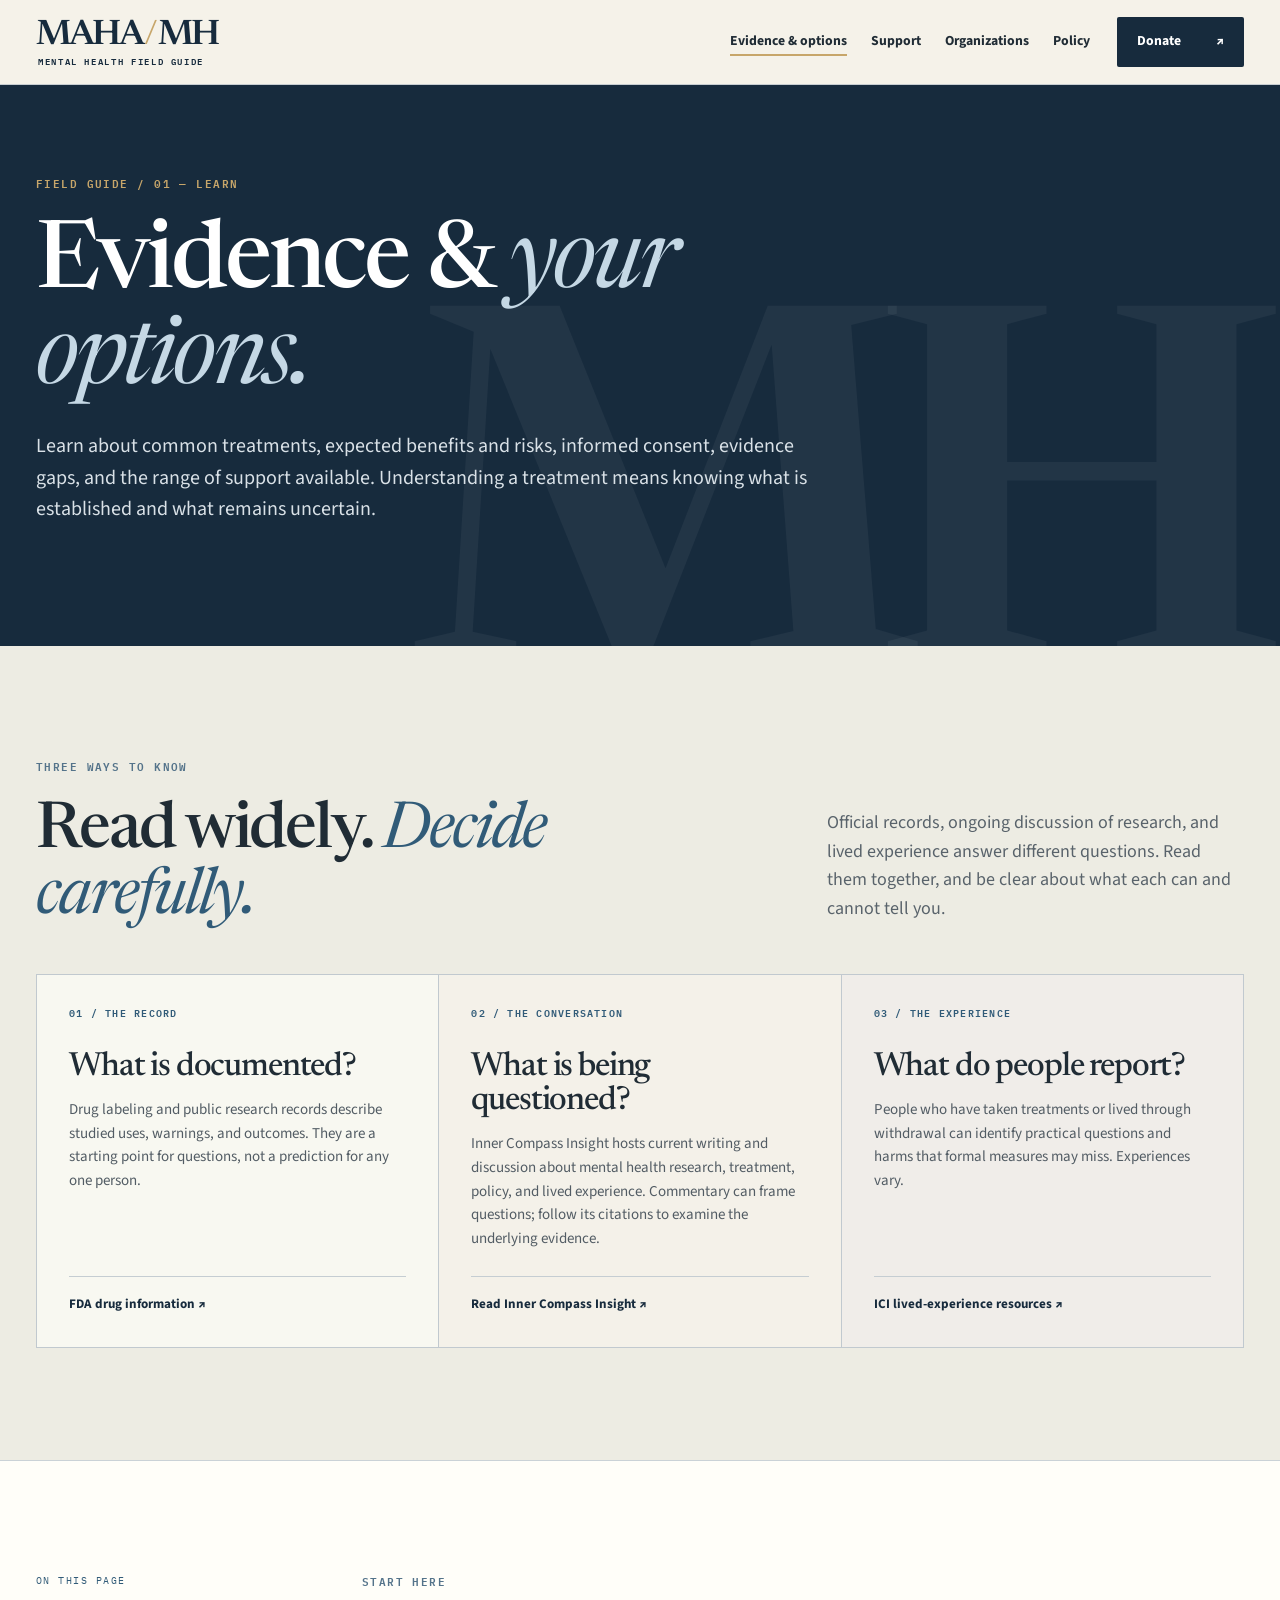
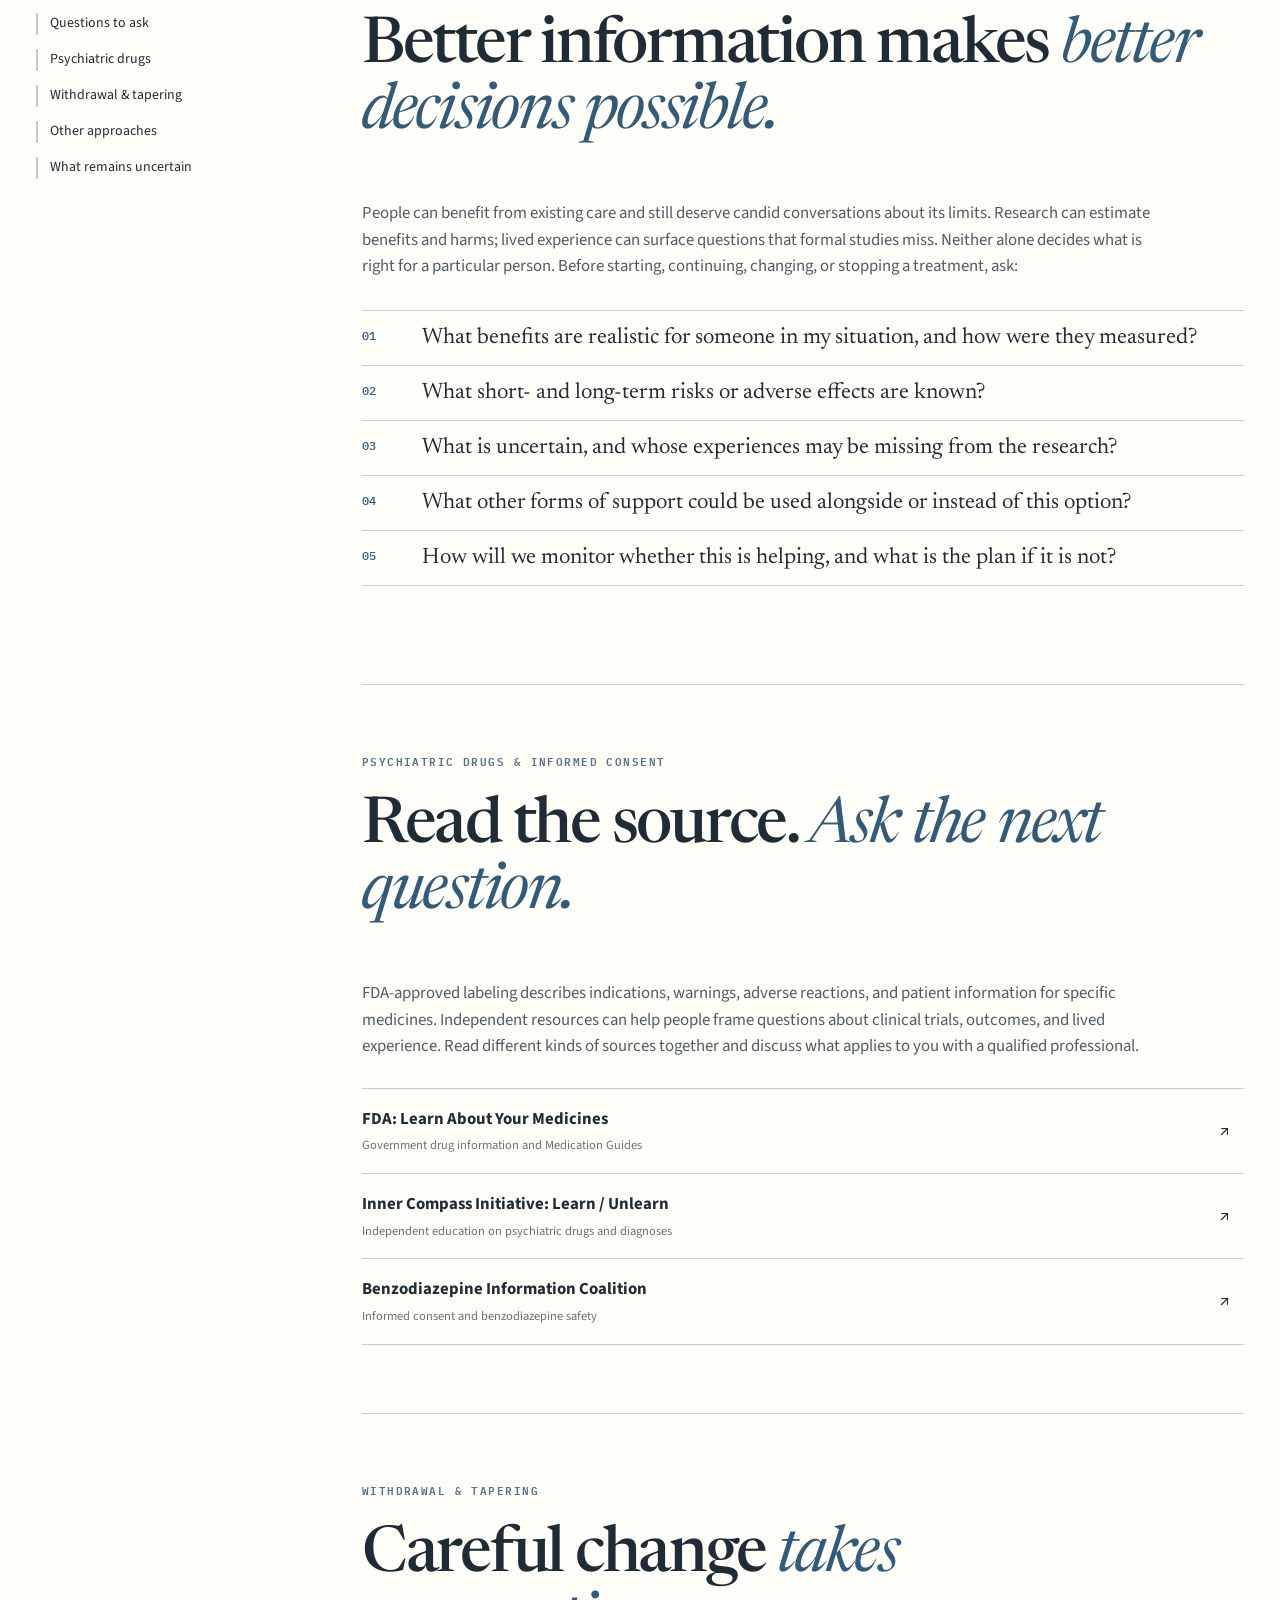
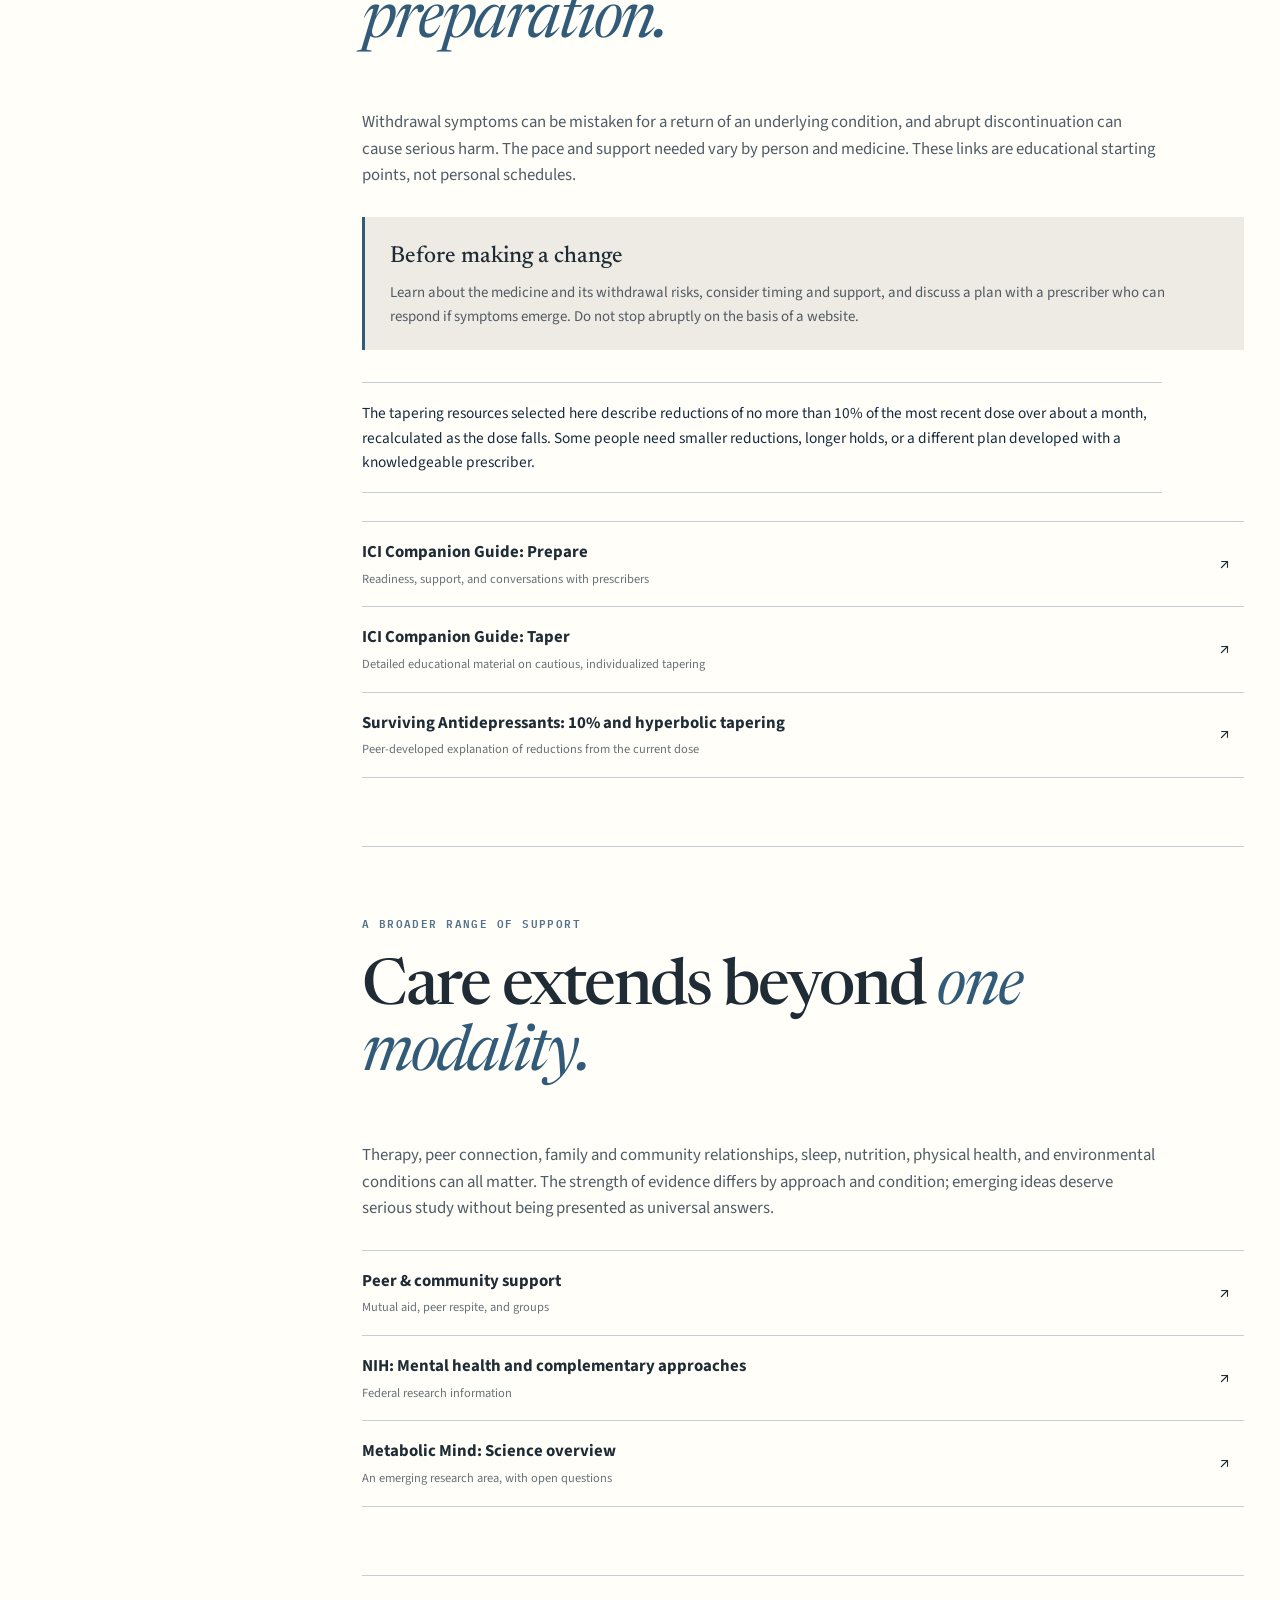
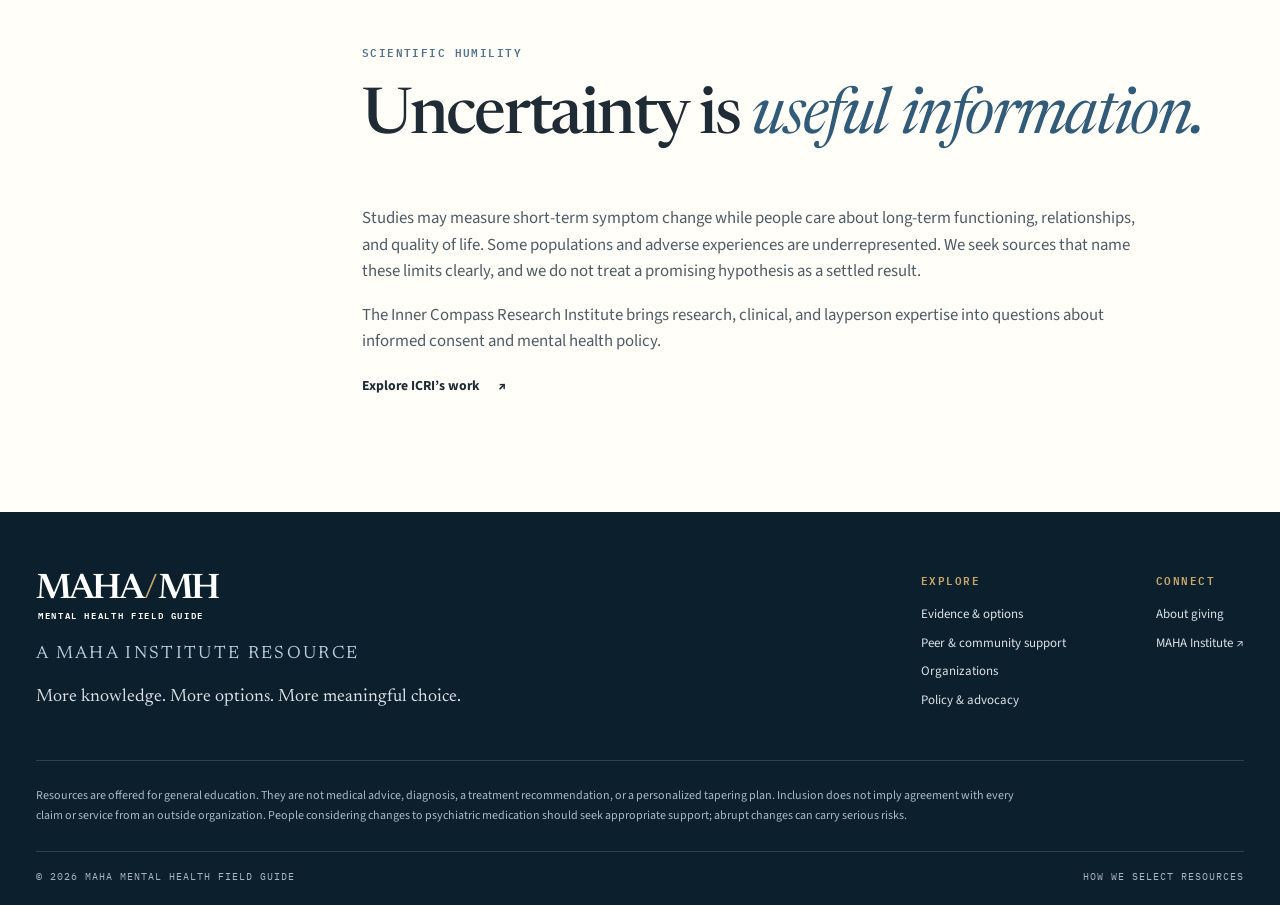
==== commit c1e93ba4: "Refine navy-led palette and clarify Institute and policy status" ====
--- a/evidence.html
+++ b/evidence.html
@@ -9,4 +9,4 @@
 <section id="withdrawal"><span class="section-number">WITHDRAWAL & TAPERING</span><h2>Careful change <em>takes preparation.</em></h2><p>Withdrawal symptoms can be mistaken for a return of an underlying condition, and abrupt discontinuation can cause serious harm. The pace and support needed vary by person and medicine. These links are educational starting points, not personal schedules.</p><div class="callout"><strong>Before making a change</strong><p>Learn about the medicine and its withdrawal risks, consider timing and support, and discuss a plan with a prescriber who can respond if symptoms emerge. Do not stop abruptly on the basis of a website.</p></div><p class="selection-note">The tapering resources selected here describe reductions of no more than 10% of the most recent dose over about a month, recalculated as the dose falls. Some people need smaller reductions, longer holds, or a different plan developed with a knowledgeable prescriber.</p><div class="link-rows"><a href="https://www.theinnercompass.org/prepare" target="_blank" rel="noopener noreferrer"><strong>ICI Companion Guide: Prepare</strong><small>Readiness, support, and conversations with prescribers</small><span>↗</span></a><a href="https://www.theinnercompass.org/taper" target="_blank" rel="noopener noreferrer"><strong>ICI Companion Guide: Taper</strong><small>Detailed educational material on cautious, individualized tapering</small><span>↗</span></a><a href="https://www.survivingantidepressants.org/forums/topic/1024-why-taper-by-10-of-my-dosage-what-is-hyperbolic-tapering/" target="_blank" rel="noopener noreferrer"><strong>Surviving Antidepressants: 10% and hyperbolic tapering</strong><small>Peer-developed explanation of reductions from the current dose</small><span>↗</span></a></div></section>
 <section id="beyond"><span class="section-number">A BROADER RANGE OF SUPPORT</span><h2>Care extends beyond <em>one modality.</em></h2><p>Therapy, peer connection, family and community relationships, sleep, nutrition, physical health, and environmental conditions can all matter. The strength of evidence differs by approach and condition; emerging ideas deserve serious study without being presented as universal answers.</p><div class="link-rows"><a href="support.html"><strong>Peer & community support</strong><small>Mutual aid, peer respite, and groups</small><span>↗</span></a><a href="https://www.nccih.nih.gov/health/mental-health" target="_blank" rel="noopener noreferrer"><strong>NIH: Mental health and complementary approaches</strong><small>Federal research information</small><span>↗</span></a><a href="https://www.metabolicmind.org/resources/science/overview/" target="_blank" rel="noopener noreferrer"><strong>Metabolic Mind: Science overview</strong><small>An emerging research area, with open questions</small><span>↗</span></a></div></section>
 <section id="uncertainty"><span class="section-number">SCIENTIFIC HUMILITY</span><h2>Uncertainty is <em>useful information.</em></h2><p>Studies may measure short-term symptom change while people care about long-term functioning, relationships, and quality of life. Some populations and adverse experiences are underrepresented. We seek sources that name these limits clearly, and we do not treat a promising hypothesis as a settled result.</p><p>The Inner Compass Research Institute brings research, clinical, and layperson expertise into questions about informed consent and mental health policy.</p><a class="text-link" href="https://www.theinnercompass.org/researchinstitute" target="_blank" rel="noopener noreferrer">Explore ICRI’s work <span aria-hidden="true">↗</span></a></section></div></div></section></main>
-<footer class="site-footer"><div class="shell"><div class="footer-main"><div><a class="wordmark wordmark-light" href="index.html"><span class="wordmark-main">MAHA<span class="wordmark-slash">/</span>MH</span><span class="wordmark-sub">MENTAL HEALTH FIELD GUIDE</span></a><p>More knowledge. More options. More meaningful choice.</p></div><div class="footer-nav"><div><span class="footer-label">Explore</span><a href="evidence.html">Evidence & options</a><a href="support.html">Peer & community support</a><a href="organizations.html">Organizations</a><a href="policy.html">Policy & advocacy</a></div><div><span class="footer-label">Connect</span><a href="giving.html">About giving</a><a href="https://www.mahainstitute.us/" target="_blank" rel="noopener noreferrer">MAHA Institute ↗</a></div></div></div><div class="footer-disclaimer"><p>Resources are offered for general education. They are not medical advice, diagnosis, a treatment recommendation, or a personalized tapering plan. Inclusion does not imply agreement with every claim or service from an outside organization. People considering changes to psychiatric medication should seek appropriate support; abrupt changes can carry serious risks.</p></div><div class="footer-bottom"><span>© 2026 MAHA Mental Health Field Guide</span><a href="index.html#approach">How we select resources</a></div></div></footer></body></html>+<footer class="site-footer"><div class="shell"><div class="footer-main"><div><a class="wordmark wordmark-light" href="index.html"><span class="wordmark-main">MAHA<span class="wordmark-slash">/</span>MH</span><span class="wordmark-sub">MENTAL HEALTH FIELD GUIDE</span></a><p class="footer-institute">A MAHA Institute resource</p><p>More knowledge. More options. More meaningful choice.</p></div><div class="footer-nav"><div><span class="footer-label">Explore</span><a href="evidence.html">Evidence & options</a><a href="support.html">Peer & community support</a><a href="organizations.html">Organizations</a><a href="policy.html">Policy & advocacy</a></div><div><span class="footer-label">Connect</span><a href="giving.html">About giving</a><a href="https://www.mahainstitute.us/" target="_blank" rel="noopener noreferrer">MAHA Institute ↗</a></div></div></div><div class="footer-disclaimer"><p>Resources are offered for general education. They are not medical advice, diagnosis, a treatment recommendation, or a personalized tapering plan. Inclusion does not imply agreement with every claim or service from an outside organization. People considering changes to psychiatric medication should seek appropriate support; abrupt changes can carry serious risks.</p></div><div class="footer-bottom"><span>© 2026 MAHA Mental Health Field Guide</span><a href="index.html#approach">How we select resources</a></div></div></footer></body></html>
--- a/styles.css
+++ b/styles.css
@@ -1,27 +1,29 @@
-:root{--blue:#172b3d;--blue-deep:#102232;--cobalt:#0047ab;--sapphire:#0f52ba;--blue-soft:#dee4e9;--plum:#633850;--plum-deep:#4e293d;--copper:#c7a66a;--cream:#f5f2e9;--paper:#fffef9;--ink:#202c35;--muted:#59636b;--line:#c7ced3;--display:'Newsreader',Georgia,serif;--body:'Source Sans 3',Arial,sans-serif;--mono:'IBM Plex Mono',monospace}*{box-sizing:border-box}html{scroll-behavior:smooth;scroll-padding-top:95px}body{margin:0;color:var(--ink);background:var(--paper);font:18px/1.58 var(--body)}a{color:inherit}button,input{font:inherit}button{cursor:pointer}h1,h2,h3,p{margin-top:0}h1,h2,h3{font-family:var(--display);font-weight:500;line-height:1.03;letter-spacing:-.035em}h1{font-size:clamp(4.1rem,7.3vw,8rem)}h2{font-size:clamp(3.1rem,5vw,5.3rem)}h3{font-size:clamp(1.65rem,2.3vw,2.15rem)}h1 em,h2 em{font-weight:400;color:var(--plum)}.shell{width:min(1240px,calc(100% - 72px));margin:auto}.section{padding:112px 0}.sr-only{position:absolute;width:1px;height:1px;overflow:hidden;clip:rect(0,0,0,0);white-space:nowrap}.skip-link{position:absolute;top:-100px;left:12px;z-index:100;padding:10px;background:#fff}.skip-link:focus{top:10px}:focus-visible{outline:3px solid var(--copper);outline-offset:4px}.site-header{position:sticky;top:0;z-index:30;background:rgba(245,242,233,.97);border-bottom:1px solid #c7cdd1;backdrop-filter:blur(14px)}.header-inner{height:84px;display:flex;align-items:center;gap:48px;justify-content:space-between}.wordmark{display:inline-flex;flex-direction:column;line-height:1;text-decoration:none;color:var(--blue);flex:none}.wordmark-main{font-family:var(--display);font-weight:600;letter-spacing:-.08em;font-size:2.2rem}.wordmark-slash{color:var(--copper);font-weight:400;margin:0 .07em}.wordmark-sub{font:600 .54rem/1.2 var(--mono);letter-spacing:.19em;padding-left:2px;margin-top:3px}.site-header nav{display:flex;align-items:center;gap:24px}.site-header nav a{font-size:.86rem;font-weight:700;text-decoration:none;white-space:nowrap}.site-header nav a:not(.nav-donate):hover,.site-header nav a[aria-current=page]:not(.nav-donate){text-decoration:underline;text-decoration-color:var(--copper);text-underline-offset:9px;text-decoration-thickness:2px}.nav-donate{background:var(--plum);color:white;padding:14px 20px;border-radius:2px;margin-left:3px;display:flex;gap:35px}.nav-donate:hover{background:var(--plum-deep)}.menu-toggle{display:none}.eyebrow,.section-number,.route-label,.route-no,.footer-label,.tile-no,.index-top,.index-bottom{font:600 .69rem/1.5 var(--mono);letter-spacing:.13em;text-transform:uppercase}.section-number{color:#975a5a;display:block;margin-bottom:26px}.button{display:inline-flex;align-items:center;justify-content:space-between;gap:34px;padding:17px 22px;border:1px solid transparent;text-decoration:none;font-size:.87rem;line-height:1.3;font-weight:700;border-radius:2px;transition:transform .18s,background .18s}.button:hover{transform:translateY(-3px)}.button-cream{background:var(--cream);color:var(--blue)}.button-outline-light{border-color:#b3bec6;color:#fff}.button-dark{background:var(--blue);color:white}.button-plum{background:var(--plum);color:white;width:100%}.button-row,.hero-actions{display:flex;flex-wrap:wrap;align-items:center;gap:13px;margin-top:28px}.text-link{display:inline-flex;align-items:center;gap:18px;text-decoration:none;font-size:.86rem;font-weight:700}.text-link:hover{text-decoration:underline;text-underline-offset:5px}.home-hero{background:var(--blue);color:white;position:relative;overflow:hidden}.home-hero:before{content:'';position:absolute;top:0;left:56%;width:1px;height:100%;background:#ffffff16}.hero-layout{min-height:665px;display:grid;grid-template-columns:1.28fr .72fr;gap:7%;align-items:center}.hero-content{padding:80px 0}.eyebrow{color:var(--copper);margin-bottom:25px}.eyebrow.light{color:#dec49e}.eyebrow-line{display:inline-block;width:28px;border-top:1px solid currentColor;vertical-align:middle;margin:0 10px}.home-hero h1{margin-bottom:25px}.home-hero h1 em{color:#d2a4b2}.hero-lead{max-width:660px;color:#d4dce1;font-size:1.18rem;line-height:1.67}.hero-index{border-top:2px solid var(--copper);background:#ffffff0a;padding:24px;align-self:center;box-shadow:22px 22px 0 #07152155}.index-top,.index-bottom{display:flex;justify-content:space-between;color:#b7c6d1;font-size:.59rem}.index-top{margin-bottom:30px}.hero-index>a{display:grid;grid-template-columns:40px 1fr 20px;gap:12px;align-items:center;border-top:1px solid #a1b0ba55;padding:19px 0;text-decoration:none}.hero-index>a:hover{color:#efc8a7}.hero-index>a span{font:500 .73rem var(--mono);color:var(--copper)}.hero-index>a strong{font:500 1.42rem var(--display)}.hero-index>a b{font-weight:400}.index-bottom{border-top:1px solid #a1b0ba55;padding-top:20px;line-height:1.6}.hero-rule{display:flex;gap:22px;border-top:1px solid #acb9c350;padding:19px 0;color:#b6c2cb;font:500 .61rem var(--mono);letter-spacing:.18em}.hero-rule span:not(:last-child):after{content:'•';margin-left:22px;color:var(--copper)}.intro-section{background:var(--cream)}.intro-grid{display:grid;grid-template-columns:260px minmax(0,1fr);gap:8%}.section-side{display:flex;flex-direction:column;gap:6px}.side-rule{width:1px;background:var(--copper);flex:1;min-height:80px}.prose-large h2{max-width:860px}.prose-large>p{font-size:1.15rem;color:#45535e;line-height:1.72;max-width:780px}.approach-note{border-top:1px solid #b7c0c6;margin-top:38px;padding-top:25px;display:grid;grid-template-columns:140px 1fr;gap:20px;max-width:800px}.approach-note strong{font:600 .71rem var(--mono);text-transform:uppercase;letter-spacing:.12em;color:var(--plum)}.approach-note p{font-size:.94rem;margin:0;color:#4d5962}.section-head{display:grid;grid-template-columns:1.25fr .75fr;gap:8%;align-items:end;margin-bottom:42px}.section-head h2{margin-bottom:0}.section-head>p{color:var(--muted);margin:0 0 9px;max-width:430px}.pathways{background:var(--paper)}.route-grid{display:grid;grid-template-columns:repeat(2,1fr);gap:12px}.route-card{display:grid;grid-template-columns:1fr auto;grid-template-rows:auto auto 1fr auto;min-height:285px;background:#f4f3eb;border:1px solid #d0d8dd;padding:28px;text-decoration:none;transition:transform .18s,background .18s}.route-card:hover{transform:translateY(-4px);background:#e3e9ed}.route-no{grid-column:1;color:#9f675d}.route-label{grid-column:2;color:#516573}.route-card h3{grid-column:1/-1;font-size:2.1rem;align-self:end;margin:38px 0 10px}.route-card p{grid-column:1/-1;color:#5e6870;margin:0;max-width:500px;font-size:.96rem}.route-action{grid-column:1/-1;align-self:end;border-top:1px solid #bdc5cb;padding-top:18px;margin-top:22px;display:flex;justify-content:space-between;font-size:.82rem;font-weight:700}.urgent-section{background:#dce3e8}.urgent-grid{display:grid;grid-template-columns:.48fr 1fr;gap:12%;align-items:center}.urgent-symbol{height:300px;display:grid;place-items:center;position:relative;color:var(--plum)}.urgent-symbol span{font-family:var(--display);font-size:6rem;line-height:1}.urgent-symbol span:last-child{position:absolute;transform:translate(40px,45px);color:#af796f}.urgent-grid h2{font-size:clamp(2.8rem,4vw,4.7rem)}.urgent-grid p{max-width:630px;color:#4a5760}.work-section{background:var(--paper)}.work-lines{border-top:1px solid var(--line)}.work-lines>a{display:grid;grid-template-columns:65px 1.2fr .8fr 20px;gap:25px;align-items:center;padding:27px 4px;border-bottom:1px solid var(--line);text-decoration:none}.work-lines>a:hover{color:var(--plum);background:#f7f6f0}.work-lines span{font:.8rem var(--mono);color:#9a685e}.work-lines h3{margin:0;font-size:1.65rem}.work-lines p{margin:0;color:#606a72;font-size:.9rem}.work-lines b{font-weight:400}.closing-cta{background:var(--plum);color:#fff}.closing-grid{display:flex;justify-content:space-between;align-items:end;gap:30px}.closing-cta .section-number{color:#e6bf9e}.closing-cta h2{max-width:750px;margin-bottom:15px}.closing-cta h2 em{color:#e8b9c8}.closing-cta p{color:#ebdce4;margin-bottom:0}.closing-grid>.button{flex:none}.page-hero{background:var(--blue);color:white;padding:90px 0 100px;position:relative;overflow:hidden}.page-hero:after{content:'MH';position:absolute;right:3%;bottom:-130px;color:#ffffff0c;font:600 30rem/1 var(--display);letter-spacing:-.1em;pointer-events:none}.page-hero .shell{position:relative;z-index:1}.page-hero h1{max-width:850px;margin:0 0 22px}.page-hero h1 em{color:#d7b0b9}.page-hero p:not(.eyebrow){font-size:1.25rem;max-width:780px;color:#d9e1e7}.plum-hero,.giving-hero{background:var(--plum-deep)}.plum-hero h1 em,.giving-hero h1 em{color:#d2b59c}.giving-hero .button{margin-top:20px}.page-layout{display:grid;grid-template-columns:205px 1fr;gap:10%}.page-aside{position:sticky;top:125px;align-self:start;display:flex;flex-direction:column;gap:14px}.page-aside span{font:.65rem var(--mono);letter-spacing:.14em;color:var(--plum);margin-bottom:12px}.page-aside a{font-size:.87rem;text-decoration:none;border-left:2px solid #c5ccd1;padding-left:12px}.page-aside a:hover{border-color:var(--plum);color:var(--plum)}.page-content section{padding:0 0 68px;margin-bottom:68px;border-bottom:1px solid var(--line)}.page-content section:last-child{border:0;margin:0;padding:0}.page-content h2{max-width:850px}.page-content p{color:#4f5c65;font-size:1.05rem;max-width:800px}.question-list{counter-reset:q;list-style:none;padding:0;margin:30px 0}.question-list li{position:relative;padding:13px 10px 13px 60px;border-top:1px solid var(--line);font-family:var(--display);font-size:1.4rem;line-height:1.25}.question-list li:last-child{border-bottom:1px solid var(--line)}.question-list li:before{counter-increment:q;content:counter(q,decimal-leading-zero);position:absolute;left:0;top:17px;color:var(--plum);font:500 .75rem var(--mono)}.link-rows{margin-top:28px;border-top:1px solid var(--line)}.link-rows a{display:grid;grid-template-columns:1fr 25px;gap:4px 15px;padding:17px 0;border-bottom:1px solid var(--line);text-decoration:none}.link-rows a:hover{color:var(--plum)}.link-rows strong{font-size:1.05rem}.link-rows small{grid-column:1;color:#687279;font-size:.78rem}.link-rows span{grid-column:2;grid-row:1/3;align-self:center}.callout,.notice{border-left:3px solid var(--plum);background:#eeeae4;padding:22px 25px;margin:28px 0}.callout strong,.notice strong{font-family:var(--display);font-size:1.45rem;font-weight:500}.callout p,.notice p{margin:6px 0 0!important;font-size:.93rem!important;color:#515b63}.editorial-grid{display:grid;grid-template-columns:repeat(2,1fr);gap:12px}.editorial-grid article{min-height:320px;background:var(--cream);padding:28px;display:flex;flex-direction:column}.tile-no{color:var(--plum)}.editorial-grid h3{margin:40px 0 12px}.editorial-grid p{font-size:.97rem;color:#566169;line-height:1.6}.editorial-grid a{margin-top:auto}.notice{margin-top:40px}.directory-intro{display:grid;grid-template-columns:1.1fr .9fr;gap:6%;align-items:end}.directory-intro p{color:var(--muted)}.directory-tools{border-top:1px solid var(--line);padding-top:23px;margin-top:30px;display:flex;justify-content:space-between;gap:20px;flex-wrap:wrap}.search-field input{padding:12px 15px;background:#fff;border:1px solid #acb6bd;min-width:300px;max-width:100%;outline-color:var(--plum)}.filters{display:flex;gap:6px;flex-wrap:wrap}.filters button{border:1px solid #b7c0c6;background:transparent;padding:9px 12px;color:var(--ink);font-size:.79rem;border-radius:2px}.filters button[aria-pressed=true]{background:var(--blue);color:white}.result-count{font:.7rem var(--mono);color:#747d84;margin:22px 0 13px}.directory-list{display:grid;grid-template-columns:repeat(2,1fr);gap:10px}.directory-entry{border:1px solid #d0d8dd;background:#f8f8f1;padding:26px;display:flex;flex-direction:column;min-height:255px}.directory-entry .entry-tag{font:.65rem var(--mono);color:var(--plum);text-transform:uppercase;letter-spacing:.1em}.directory-entry h3{font-size:1.55rem;margin:20px 0 8px}.directory-entry p{font-size:.88rem;color:#5c666e;line-height:1.55;margin-bottom:15px}.directory-entry a{font-size:.8rem;font-weight:700;text-decoration:none;margin-top:auto}.directory-entry a:hover{text-decoration:underline}.empty-state{grid-column:1/-1;padding:35px;background:var(--cream)}.policy-list{border-top:1px solid var(--line)}.policy-list article{display:grid;grid-template-columns:180px 1fr 1.15fr;gap:5%;padding:25px 0;border-bottom:1px solid var(--line);align-items:start}.policy-list span{font:.68rem var(--mono);color:var(--plum)}.policy-list h3{margin:0}.policy-list p{font-size:.9rem;color:#626b72;margin:0}.source-panel{margin-top:80px;padding:52px;background:#dfe5ea}.source-panel p{max-width:780px;color:#525e67}.source-links{display:flex;gap:8px;flex-wrap:wrap;margin-top:25px}.source-links a{display:flex;gap:30px;justify-content:space-between;align-items:center;padding:13px 18px;background:var(--blue);color:white;text-decoration:none;font-size:.82rem;font-weight:700}.source-links a:hover{background:var(--plum)}.policy-caveat{font-size:.8rem;color:#6b7277;margin:22px 0 0}.giving-grid{display:grid;grid-template-columns:1.1fr .9fr;gap:10%;align-items:start}.giving-grid>div:first-child p{max-width:700px;color:#545f67}.fund-pillars{border-top:1px solid var(--line);display:grid;grid-template-columns:1fr 1fr;margin-top:30px}.fund-pillars span{border-bottom:1px solid var(--line);padding:13px 8px 13px 0;font:.72rem var(--mono)}.giving-card{background:#ede8e0;padding:35px;border-top:4px solid var(--plum)}.giving-card h3{font-size:2.5rem;margin-bottom:18px}.giving-card>p{font-size:.96rem;color:#535d64}.giving-card .donation-clarity{font-size:.8rem;border-top:1px solid #cdbfb7;margin-top:25px;padding-top:20px}.fund-governance{background:var(--cream)}.governance-grid{display:grid;grid-template-columns:repeat(3,1fr);gap:12px}.governance-grid>div{border-top:2px solid var(--copper);padding-top:20px}.governance-grid strong{font-family:var(--display);font-size:1.5rem;font-weight:500}.governance-grid p{font-size:.87rem;color:#606970;margin-top:10px}.site-footer{background:#0c1f2d;color:#dbe1e6;padding:60px 0 22px}.footer-main{display:flex;justify-content:space-between;gap:40px;border-bottom:1px solid #6f849355;padding-bottom:50px}.wordmark-light{color:white}.footer-main>div:first-child p{font:400 1.12rem var(--display);margin:25px 0 0}.footer-nav{display:flex;gap:90px}.footer-nav>div{display:flex;flex-direction:column;gap:8px}.footer-label{color:var(--copper);margin-bottom:8px}.footer-nav a{font-size:.81rem;color:#dbe1e6;text-decoration:none}.footer-nav a:hover{text-decoration:underline}.footer-disclaimer{padding:25px 0;max-width:1000px}.footer-disclaimer p{font-size:.75rem;color:#aabac5;line-height:1.65;margin:0}.footer-bottom{display:flex;justify-content:space-between;border-top:1px solid #6f849355;padding-top:18px;font:.63rem var(--mono);text-transform:uppercase;letter-spacing:.1em;color:#a8b6c1}.footer-bottom a{text-decoration:none}
+:root{--blue:#172b3d;--blue-deep:#102232;--sapphire:#0f52ba;--blue-soft:#dee4e9;--slate:#315b78;--slate-deep:#254764;--copper:#c7a66a;--cream:#f5f2e9;--paper:#fffef9;--ink:#202c35;--muted:#59636b;--line:#c7ced3;--display:'Newsreader',Georgia,serif;--body:'Source Sans 3',Arial,sans-serif;--mono:'IBM Plex Mono',monospace}*{box-sizing:border-box}html{scroll-behavior:smooth;scroll-padding-top:95px}body{margin:0;color:var(--ink);background:var(--paper);font:18px/1.58 var(--body)}a{color:inherit}button,input{font:inherit}button{cursor:pointer}h1,h2,h3,p{margin-top:0}h1,h2,h3{font-family:var(--display);font-weight:500;line-height:1.03;letter-spacing:-.035em}h1{font-size:clamp(4.1rem,7.3vw,8rem)}h2{font-size:clamp(3.1rem,5vw,5.3rem)}h3{font-size:clamp(1.65rem,2.3vw,2.15rem)}h1 em,h2 em{font-weight:400;color:var(--slate)}.shell{width:min(1240px,calc(100% - 72px));margin:auto}.section{padding:112px 0}.sr-only{position:absolute;width:1px;height:1px;overflow:hidden;clip:rect(0,0,0,0);white-space:nowrap}.skip-link{position:absolute;top:-100px;left:12px;z-index:100;padding:10px;background:#fff}.skip-link:focus{top:10px}:focus-visible{outline:3px solid var(--copper);outline-offset:4px}.site-header{position:sticky;top:0;z-index:30;background:rgba(245,242,233,.97);border-bottom:1px solid #c7cdd1;backdrop-filter:blur(14px)}.header-inner{height:84px;display:flex;align-items:center;gap:48px;justify-content:space-between}.wordmark{display:inline-flex;flex-direction:column;line-height:1;text-decoration:none;color:var(--blue);flex:none}.wordmark-main{font-family:var(--display);font-weight:600;letter-spacing:-.08em;font-size:2.2rem}.wordmark-slash{color:var(--copper);font-weight:400;margin:0 .07em}.wordmark-sub{font:600 .54rem/1.2 var(--mono);letter-spacing:.19em;padding-left:2px;margin-top:3px}.site-header nav{display:flex;align-items:center;gap:24px}.site-header nav a{font-size:.86rem;font-weight:700;text-decoration:none;white-space:nowrap}.site-header nav a:not(.nav-donate):hover,.site-header nav a[aria-current=page]:not(.nav-donate){text-decoration:underline;text-decoration-color:var(--copper);text-underline-offset:9px;text-decoration-thickness:2px}.nav-donate{background:var(--blue);color:white;padding:14px 20px;border-radius:2px;margin-left:3px;display:flex;gap:35px}.nav-donate:hover{background:var(--blue-deep)}.menu-toggle{display:none}.eyebrow,.section-number,.route-label,.route-no,.footer-label,.tile-no,.index-top,.index-bottom{font:600 .69rem/1.5 var(--mono);letter-spacing:.13em;text-transform:uppercase}.section-number{color:#54738a;display:block;margin-bottom:26px}.button{display:inline-flex;align-items:center;justify-content:space-between;gap:34px;padding:17px 22px;border:1px solid transparent;text-decoration:none;font-size:.87rem;line-height:1.3;font-weight:700;border-radius:2px;transition:transform .18s,background .18s}.button:hover{transform:translateY(-3px)}.button-cream{background:var(--cream);color:var(--blue)}.button-outline-light{border-color:#b3bec6;color:#fff}.button-dark{background:var(--blue);color:white}.button-slate{background:var(--slate);color:white;width:100%}.button-row,.hero-actions{display:flex;flex-wrap:wrap;align-items:center;gap:13px;margin-top:28px}.text-link{display:inline-flex;align-items:center;gap:18px;text-decoration:none;font-size:.86rem;font-weight:700}.text-link:hover{text-decoration:underline;text-underline-offset:5px}.home-hero{background:var(--blue);color:white;position:relative;overflow:hidden}.home-hero:before{content:'';position:absolute;top:0;left:56%;width:1px;height:100%;background:#ffffff16}.hero-layout{min-height:665px;display:grid;grid-template-columns:1.28fr .72fr;gap:7%;align-items:center}.hero-content{padding:80px 0}.eyebrow{color:var(--copper);margin-bottom:25px}.eyebrow.light{color:#dec49e}.eyebrow-line{display:inline-block;width:28px;border-top:1px solid currentColor;vertical-align:middle;margin:0 10px}.home-hero h1{margin-bottom:25px}.home-hero h1 em{color:#c5d8e5}.hero-lead{max-width:660px;color:#d4dce1;font-size:1.18rem;line-height:1.67}.hero-index{border-top:2px solid var(--copper);background:#ffffff0a;padding:24px;align-self:center;box-shadow:22px 22px 0 #07152155}.index-top,.index-bottom{display:flex;justify-content:space-between;color:#b7c6d1;font-size:.59rem}.index-top{margin-bottom:30px}.hero-index>a{display:grid;grid-template-columns:40px 1fr 20px;gap:12px;align-items:center;border-top:1px solid #a1b0ba55;padding:19px 0;text-decoration:none}.hero-index>a:hover{color:#efc8a7}.hero-index>a span{font:500 .73rem var(--mono);color:var(--copper)}.hero-index>a strong{font:500 1.42rem var(--display)}.hero-index>a b{font-weight:400}.index-bottom{border-top:1px solid #a1b0ba55;padding-top:20px;line-height:1.6}.hero-rule{display:flex;gap:22px;border-top:1px solid #acb9c350;padding:19px 0;color:#b6c2cb;font:500 .61rem var(--mono);letter-spacing:.18em}.hero-rule span:not(:last-child):after{content:'•';margin-left:22px;color:var(--copper)}.intro-section{background:var(--cream)}.intro-grid{display:grid;grid-template-columns:260px minmax(0,1fr);gap:8%}.section-side{display:flex;flex-direction:column;gap:6px}.side-rule{width:1px;background:var(--copper);flex:1;min-height:80px}.prose-large h2{max-width:860px}.prose-large>p{font-size:1.15rem;color:#45535e;line-height:1.72;max-width:780px}.approach-note{border-top:1px solid #b7c0c6;margin-top:38px;padding-top:25px;display:grid;grid-template-columns:140px 1fr;gap:20px;max-width:800px}.approach-note strong{font:600 .71rem var(--mono);text-transform:uppercase;letter-spacing:.12em;color:var(--slate)}.approach-note p{font-size:.94rem;margin:0;color:#4d5962}.section-head{display:grid;grid-template-columns:1.25fr .75fr;gap:8%;align-items:end;margin-bottom:42px}.section-head h2{margin-bottom:0}.section-head>p{color:var(--muted);margin:0 0 9px;max-width:430px}.pathways{background:var(--paper)}.route-grid{display:grid;grid-template-columns:repeat(2,1fr);gap:12px}.route-card{display:grid;grid-template-columns:1fr auto;grid-template-rows:auto auto 1fr auto;min-height:285px;background:#f4f3eb;border:1px solid #d0d8dd;padding:28px;text-decoration:none;transition:transform .18s,background .18s}.route-card:hover{transform:translateY(-4px);background:#e3e9ed}.route-no{grid-column:1;color:#54738a}.route-label{grid-column:2;color:#516573}.route-card h3{grid-column:1/-1;font-size:2.1rem;align-self:end;margin:38px 0 10px}.route-card p{grid-column:1/-1;color:#5e6870;margin:0;max-width:500px;font-size:.96rem}.route-action{grid-column:1/-1;align-self:end;border-top:1px solid #bdc5cb;padding-top:18px;margin-top:22px;display:flex;justify-content:space-between;font-size:.82rem;font-weight:700}.urgent-section{background:#dce3e8}.urgent-grid{display:grid;grid-template-columns:.48fr 1fr;gap:12%;align-items:center}.urgent-symbol{height:300px;display:grid;place-items:center;position:relative;color:var(--slate)}.urgent-symbol span{font-family:var(--display);font-size:6rem;line-height:1}.urgent-symbol span:last-child{position:absolute;transform:translate(40px,45px);color:#6386a0}.urgent-grid h2{font-size:clamp(2.8rem,4vw,4.7rem)}.urgent-grid p{max-width:630px;color:#4a5760}.work-section{background:var(--paper)}.work-lines{border-top:1px solid var(--line)}.work-lines>a{display:grid;grid-template-columns:65px 1.2fr .8fr 20px;gap:25px;align-items:center;padding:27px 4px;border-bottom:1px solid var(--line);text-decoration:none}.work-lines>a:hover{color:var(--slate);background:#f7f6f0}.work-lines span{font:.8rem var(--mono);color:#54738a}.work-lines h3{margin:0;font-size:1.65rem}.work-lines p{margin:0;color:#606a72;font-size:.9rem}.work-lines b{font-weight:400}.closing-cta{background:var(--blue);color:#fff}.closing-grid{display:flex;justify-content:space-between;align-items:end;gap:30px}.closing-cta .section-number{color:#e6bf9e}.closing-cta h2{max-width:750px;margin-bottom:15px}.closing-cta h2 em{color:#c5d8e5}.closing-cta p{color:#d9e5ed;margin-bottom:0}.closing-grid>.button{flex:none}.page-hero{background:var(--blue);color:white;padding:90px 0 100px;position:relative;overflow:hidden}.page-hero:after{content:'MH';position:absolute;right:3%;bottom:-130px;color:#ffffff0c;font:600 30rem/1 var(--display);letter-spacing:-.1em;pointer-events:none}.page-hero .shell{position:relative;z-index:1}.page-hero h1{max-width:850px;margin:0 0 22px}.page-hero h1 em{color:#c5d8e5}.page-hero p:not(.eyebrow){font-size:1.25rem;max-width:780px;color:#d9e1e7}.giving-hero{background:var(--blue)}.giving-hero h1 em{color:#c5d8e5}.giving-hero .button{margin-top:20px}.page-layout{display:grid;grid-template-columns:205px 1fr;gap:10%}.page-aside{position:sticky;top:125px;align-self:start;display:flex;flex-direction:column;gap:14px}.page-aside span{font:.65rem var(--mono);letter-spacing:.14em;color:var(--slate);margin-bottom:12px}.page-aside a{font-size:.87rem;text-decoration:none;border-left:2px solid #c5ccd1;padding-left:12px}.page-aside a:hover{border-color:var(--slate);color:var(--slate)}.page-content section{padding:0 0 68px;margin-bottom:68px;border-bottom:1px solid var(--line)}.page-content section:last-child{border:0;margin:0;padding:0}.page-content h2{max-width:850px}.page-content p{color:#4f5c65;font-size:1.05rem;max-width:800px}.question-list{counter-reset:q;list-style:none;padding:0;margin:30px 0}.question-list li{position:relative;padding:13px 10px 13px 60px;border-top:1px solid var(--line);font-family:var(--display);font-size:1.4rem;line-height:1.25}.question-list li:last-child{border-bottom:1px solid var(--line)}.question-list li:before{counter-increment:q;content:counter(q,decimal-leading-zero);position:absolute;left:0;top:17px;color:var(--slate);font:500 .75rem var(--mono)}.link-rows{margin-top:28px;border-top:1px solid var(--line)}.link-rows a{display:grid;grid-template-columns:1fr 25px;gap:4px 15px;padding:17px 0;border-bottom:1px solid var(--line);text-decoration:none}.link-rows a:hover{color:var(--slate)}.link-rows strong{font-size:1.05rem}.link-rows small{grid-column:1;color:#687279;font-size:.78rem}.link-rows span{grid-column:2;grid-row:1/3;align-self:center}.callout,.notice{border-left:3px solid var(--slate);background:#eeeae4;padding:22px 25px;margin:28px 0}.callout strong,.notice strong{font-family:var(--display);font-size:1.45rem;font-weight:500}.callout p,.notice p{margin:6px 0 0!important;font-size:.93rem!important;color:#515b63}.editorial-grid{display:grid;grid-template-columns:repeat(2,1fr);gap:12px}.editorial-grid article{min-height:320px;background:var(--cream);padding:28px;display:flex;flex-direction:column}.tile-no{color:var(--slate)}.editorial-grid h3{margin:40px 0 12px}.editorial-grid p{font-size:.97rem;color:#566169;line-height:1.6}.editorial-grid a{margin-top:auto}.notice{margin-top:40px}.directory-intro{display:grid;grid-template-columns:1.1fr .9fr;gap:6%;align-items:end}.directory-intro p{color:var(--muted)}.directory-tools{border-top:1px solid var(--line);padding-top:23px;margin-top:30px;display:flex;justify-content:space-between;gap:20px;flex-wrap:wrap}.search-field input{padding:12px 15px;background:#fff;border:1px solid #acb6bd;min-width:300px;max-width:100%;outline-color:var(--slate)}.filters{display:flex;gap:6px;flex-wrap:wrap}.filters button{border:1px solid #b7c0c6;background:transparent;padding:9px 12px;color:var(--ink);font-size:.79rem;border-radius:2px}.filters button[aria-pressed=true]{background:var(--blue);color:white}.result-count{font:.7rem var(--mono);color:#747d84;margin:22px 0 13px}.directory-list{display:grid;grid-template-columns:repeat(2,1fr);gap:10px}.directory-entry{border:1px solid #d0d8dd;background:#f8f8f1;padding:26px;display:flex;flex-direction:column;min-height:255px}.directory-entry .entry-tag{font:.65rem var(--mono);color:var(--slate);text-transform:uppercase;letter-spacing:.1em}.directory-entry h3{font-size:1.55rem;margin:20px 0 8px;color:var(--slate)}.directory-entry p{font-size:.88rem;color:#5c666e;line-height:1.55;margin-bottom:15px}.directory-entry a{font-size:.8rem;font-weight:700;text-decoration:none;margin-top:auto}.directory-entry a:hover{text-decoration:underline}.directory-entry:hover{border-color:#a9c0cf;background:#f5f8f8}.empty-state{grid-column:1/-1;padding:35px;background:var(--cream)}.policy-list{border-top:1px solid var(--line)}.policy-list article{display:grid;grid-template-columns:180px 1fr 1.15fr;gap:5%;padding:25px 0;border-bottom:1px solid var(--line);align-items:start}.policy-list span{font:.68rem var(--mono);color:var(--slate)}.policy-list h3{margin:0}.policy-list p{font-size:.9rem;color:#626b72;margin:0}.source-panel{margin-top:80px;padding:52px;background:#dfe5ea}.source-panel p{max-width:780px;color:#525e67}.source-links{display:flex;gap:8px;flex-wrap:wrap;margin-top:25px}.source-links a{display:flex;gap:30px;justify-content:space-between;align-items:center;padding:13px 18px;background:var(--blue);color:white;text-decoration:none;font-size:.82rem;font-weight:700}.source-links a:hover{background:var(--slate)}.policy-caveat{font-size:.8rem;color:#6b7277;margin:22px 0 0}.giving-grid{display:grid;grid-template-columns:1.1fr .9fr;gap:10%;align-items:start}.giving-grid>div:first-child p{max-width:700px;color:#545f67}.fund-pillars{border-top:1px solid var(--line);display:grid;grid-template-columns:1fr 1fr;margin-top:30px}.fund-pillars span{border-bottom:1px solid var(--line);padding:13px 8px 13px 0;font:.72rem var(--mono)}.giving-card{background:#ede8e0;padding:35px;border-top:4px solid var(--slate)}.giving-card h3{font-size:2.5rem;margin-bottom:18px}.giving-card>p{font-size:.96rem;color:#535d64}.giving-card .donation-clarity{font-size:.8rem;border-top:1px solid #c8d2d9;margin-top:25px;padding-top:20px}.fund-governance{background:var(--cream)}.governance-grid{display:grid;grid-template-columns:repeat(3,1fr);gap:12px}.governance-grid>div{border-top:2px solid var(--copper);padding-top:20px}.governance-grid strong{font-family:var(--display);font-size:1.5rem;font-weight:500}.governance-grid p{font-size:.87rem;color:#606970;margin-top:10px}.site-footer{background:#0c1f2d;color:#dbe1e6;padding:60px 0 22px}.footer-main{display:flex;justify-content:space-between;gap:40px;border-bottom:1px solid #6f849355;padding-bottom:50px}.wordmark-light{color:white}.footer-main>div:first-child p{font:400 1.12rem var(--display);margin:25px 0 0}.footer-nav{display:flex;gap:90px}.footer-nav>div{display:flex;flex-direction:column;gap:8px}.footer-label{color:var(--copper);margin-bottom:8px}.footer-nav a{font-size:.81rem;color:#dbe1e6;text-decoration:none}.footer-nav a:hover{text-decoration:underline}.footer-disclaimer{padding:25px 0;max-width:1000px}.footer-disclaimer p{font-size:.75rem;color:#aabac5;line-height:1.65;margin:0}.footer-bottom{display:flex;justify-content:space-between;border-top:1px solid #6f849355;padding-top:18px;font:.63rem var(--mono);text-transform:uppercase;letter-spacing:.1em;color:#a8b6c1}.footer-bottom a{text-decoration:none}
 @media(max-width:980px){.shell{width:min(100% - 42px,760px)}.section{padding:75px 0}.menu-toggle{display:flex;gap:8px;align-items:center;padding:8px 11px;background:transparent;border:1px solid #a0abb3;color:var(--blue);font-size:.82rem}.site-header nav{display:none;position:absolute;top:84px;left:0;right:0;background:var(--cream);padding:18px 22px;box-shadow:0 20px 24px #10202c20;flex-direction:column;align-items:stretch;gap:0}.site-header nav.open{display:flex}.site-header nav a{padding:13px 0}.site-header nav .nav-donate{padding:13px;margin:12px 0 0}.hero-layout{grid-template-columns:1fr;gap:0}.hero-content{padding:85px 0 30px}.hero-index{margin:0 0 50px}.intro-grid{grid-template-columns:1fr;gap:20px}.side-rule{display:none}.section-head,.directory-intro,.giving-grid{grid-template-columns:1fr;gap:15px}.urgent-grid{grid-template-columns:1fr}.urgent-symbol{display:none}.page-layout{grid-template-columns:1fr}.page-aside{position:static;flex-direction:row;flex-wrap:wrap;margin-bottom:50px;gap:8px 18px}.page-aside span{width:100%}.page-aside a{font-size:.76rem}.policy-list article{grid-template-columns:100px 1fr}.policy-list p{grid-column:2}.footer-nav{gap:35px}}
 @media(max-width:650px){body{font-size:16px}.shell{width:calc(100% - 32px)}.section{padding:60px 0}.header-inner{height:72px}.site-header nav{top:72px}.wordmark-main{font-size:1.85rem}.wordmark-sub{font-size:.46rem}.home-hero h1,.page-hero h1{font-size:clamp(3.8rem,13.5vw,5.5rem)}.hero-content{padding:65px 0 25px}.hero-lead{font-size:1.04rem}.hero-index{padding:17px}.hero-index>a strong{font-size:1.2rem}.home-hero:before{display:none}.hero-rule{font-size:.48rem;gap:9px}.hero-rule span:not(:last-child):after{margin-left:9px}.route-grid,.editorial-grid,.directory-list,.governance-grid{grid-template-columns:1fr}.route-card{min-height:245px}.route-card h3{margin-top:25px}.approach-note{grid-template-columns:1fr;gap:7px}.work-lines>a{grid-template-columns:35px 1fr 18px;gap:8px 14px}.work-lines h3{font-size:1.38rem}.work-lines p{grid-column:2}.work-lines b{grid-column:3;grid-row:1/3}.closing-grid{display:block}.closing-grid>.button{margin-top:25px}.page-hero{padding:68px 0}.page-hero:after{font-size:19rem;bottom:-70px}.page-hero p:not(.eyebrow){font-size:1.05rem}.question-list li{font-size:1.2rem}.policy-list article{grid-template-columns:1fr;gap:7px}.policy-list p{grid-column:1}.source-panel{padding:26px;margin-top:45px}.source-links a{width:100%}.fund-pillars{grid-template-columns:1fr}.giving-card{padding:25px}.footer-main{display:block}.footer-nav{margin-top:40px;gap:35px}.footer-bottom{gap:15px;flex-wrap:wrap}}
 @media(prefers-reduced-motion:reduce){html{scroll-behavior:auto}*,*:before,*:after{transition:none!important;animation:none!important}}
 .tracking-tool{display:flex;align-items:center;justify-content:space-between;gap:32px;margin-top:18px;padding:30px 34px;border:1px solid var(--line);border-left:4px solid var(--copper);background:var(--cream)}.tracking-tool .section-number{margin-bottom:10px}.tracking-tool h3{margin-bottom:8px}.tracking-tool p{font-size:.9rem;color:var(--muted);max-width:700px;margin-bottom:0}.tracking-tool .button{flex:none}@media(max-width:650px){.tracking-tool{display:block;padding:25px}.tracking-tool .button{margin-top:20px}}
-.directory-entry .entry-relevance{border-top:1px solid var(--line);padding-top:13px;margin-top:3px;color:#4d5a63}.entry-relevance strong{font:600 .62rem var(--mono);letter-spacing:.08em;text-transform:uppercase;color:var(--plum);margin-right:5px}
+.directory-entry .entry-relevance{border-top:1px solid var(--line);padding-top:13px;margin-top:3px;color:#4d5a63}.entry-relevance strong{font:600 .62rem var(--mono);letter-spacing:.08em;text-transform:uppercase;color:var(--slate);margin-right:5px}
 /* An editorial feature spread: one lead story, two concise companion stories. */
-.work-section{background:#ebf0f3}.feature-grid{display:grid;grid-template-columns:1.25fr 1fr 1fr;gap:12px}.feature-card{position:relative;display:flex;flex-direction:column;align-items:flex-start;min-width:0;padding:34px 38px 30px;background:#fffef9;border-top:3px solid var(--copper);overflow:hidden}.feature-card:first-child{background:#dee4e9;padding:38px 42px}.feature-card:nth-child(2){background:#f6f1e8;border-top-color:var(--plum)}.feature-card:nth-child(3){background:#eee7ea;border-top-color:var(--blue)}.feature-card:before{content:'01';position:absolute;right:18px;top:8px;font:400 9rem/1 var(--display);letter-spacing:-.09em;color:#152b3b0c;pointer-events:none}.feature-card:nth-child(2):before{content:'02';color:#6338500c}.feature-card:nth-child(3):before{content:'03'}.feature-kicker{position:relative;font:600 .65rem/1.5 var(--mono);letter-spacing:.12em;color:var(--plum)}.feature-card h3{position:relative;font-size:clamp(2.15rem,3vw,3.25rem);margin:27px 0 15px;max-width:580px}.feature-card:first-child h3{font-size:clamp(2.7rem,3.3vw,4rem);max-width:500px}.feature-card>p{position:relative;color:#535f68;font-size:.96rem;line-height:1.55;max-width:650px}.feature-card .feature-detail{font-size:.85rem;border-top:1px solid #81909b55;margin:8px 0 0;padding-top:11px}.feature-detail strong{color:var(--blue);font:600 .63rem var(--mono);letter-spacing:.05em;text-transform:uppercase;margin-right:8px}.feature-card>a{position:relative;display:inline-flex;gap:35px;align-items:center;justify-content:space-between;margin-top:auto;padding-top:25px;color:var(--blue);font-size:.86rem;font-weight:700;text-decoration:none}.feature-card>a:hover{text-decoration:underline;text-underline-offset:5px}.feature-note{font-size:.75rem;color:#636d75;margin:22px 0 8px}.work-section>.shell>.text-link{margin-top:4px}
+.work-section{background:#ebf0f3}.feature-grid{display:grid;grid-template-columns:1.25fr 1fr 1fr;gap:12px}.feature-card{position:relative;display:flex;flex-direction:column;align-items:flex-start;min-width:0;padding:34px 38px 30px;background:#fffef9;border-top:3px solid var(--copper);overflow:hidden}.feature-card:first-child{background:#dee4e9;padding:38px 42px}.feature-card:nth-child(2){background:#f6f1e8;border-top-color:var(--slate)}.feature-card:nth-child(3){background:#e6eef3;border-top-color:var(--blue)}.feature-card:before{content:'01';position:absolute;right:18px;top:8px;font:400 9rem/1 var(--display);letter-spacing:-.09em;color:#152b3b0c;pointer-events:none}.feature-card:nth-child(2):before{content:'02';color:#315b780c}.feature-card:nth-child(3):before{content:'03'}.feature-kicker{position:relative;font:600 .65rem/1.5 var(--mono);letter-spacing:.12em;color:var(--slate)}.feature-card h3{position:relative;font-size:clamp(2.15rem,3vw,3.25rem);margin:27px 0 15px;max-width:580px}.feature-card:first-child h3{font-size:clamp(2.7rem,3.3vw,4rem);max-width:500px}.feature-card>p{position:relative;color:#535f68;font-size:.96rem;line-height:1.55;max-width:650px}.feature-card .feature-detail{font-size:.85rem;border-top:1px solid #81909b55;margin:8px 0 0;padding-top:11px}.feature-detail strong{color:var(--blue);font:600 .63rem var(--mono);letter-spacing:.05em;text-transform:uppercase;margin-right:8px}.feature-card>a{position:relative;display:inline-flex;gap:35px;align-items:center;justify-content:space-between;margin-top:auto;padding-top:25px;color:var(--blue);font-size:.86rem;font-weight:700;text-decoration:none}.feature-card>a:hover{text-decoration:underline;text-underline-offset:5px}.feature-note{font-size:.75rem;color:#636d75;margin:22px 0 8px}.work-section>.shell>.text-link{margin-top:4px}
 @media(max-width:980px){.feature-grid{grid-template-columns:1fr}.feature-card,.feature-card:first-child{padding:34px}.feature-card:first-child h3{font-size:clamp(2.8rem,7vw,4rem)}}
 @media(max-width:650px){.feature-card,.feature-card:first-child{padding:28px}.feature-card:before{font-size:7rem}.feature-card h3{font-size:2.25rem}.feature-card:first-child h3{font-size:2.9rem}}
 
-.mobile-donate{display:none}@media(max-width:980px){.header-inner{gap:18px}.mobile-donate{display:inline-flex;align-items:center;gap:8px;margin-left:auto;background:var(--plum);color:#fff;padding:11px 14px;border-radius:2px;text-decoration:none;font-size:.76rem;font-weight:700;white-space:nowrap}.site-header nav .nav-donate{display:none}}@media(max-width:650px){.header-inner{gap:9px}.wordmark-main{font-size:1.65rem}.mobile-donate{padding:9px 10px;font-size:.68rem}.menu-toggle{gap:5px;font-size:.72rem;padding:7px 8px}}@media(max-width:390px){.menu-label{display:none}}@media(prefers-reduced-motion:reduce){html{scroll-behavior:auto}.button{transition:none}}
+.mobile-donate{display:none}@media(max-width:980px){.header-inner{gap:18px}.mobile-donate{display:inline-flex;align-items:center;gap:8px;margin-left:auto;background:var(--blue);color:#fff;padding:11px 14px;border-radius:2px;text-decoration:none;font-size:.76rem;font-weight:700;white-space:nowrap}.site-header nav .nav-donate{display:none}}@media(max-width:650px){.header-inner{gap:9px}.wordmark-main{font-size:1.65rem}.mobile-donate{padding:9px 10px;font-size:.68rem}.menu-toggle{gap:5px;font-size:.72rem;padding:7px 8px}}@media(max-width:390px){.menu-label{display:none}}@media(prefers-reduced-motion:reduce){html{scroll-behavior:auto}.button{transition:none}}
 
 /* Source literacy is presented as a numbered reading sequence. */
-.source-guide{background:#edece3;border-bottom:1px solid #cad2d7}.source-guide-grid{display:grid;grid-template-columns:repeat(3,minmax(0,1fr));gap:1px;background:#c1c9cf;border:1px solid #c1c9cf}.source-guide-grid article{display:flex;flex-direction:column;min-width:0;padding:30px 32px 32px;background:#f8f8f1}.source-guide-grid article:nth-child(2){background:#f4f1e9}.source-guide-grid article:nth-child(3){background:#f0ede9}.source-guide-grid article>span{font:600 .64rem/1.5 var(--mono);letter-spacing:.12em;color:var(--plum)}.source-guide-grid h3{font-size:clamp(1.8rem,2.6vw,2.6rem);margin:30px 0 13px;max-width:330px}.source-guide-grid p{font-size:.94rem;line-height:1.58;color:#525c64;max-width:420px;margin:0 0 25px}.source-guide-grid a{font-size:.82rem;font-weight:700;color:var(--blue);margin-top:auto;text-decoration:none;border-top:1px solid #c5cdd2;padding-top:17px}.source-guide-grid a:hover{text-decoration:underline;text-underline-offset:4px}
-.support-fit{margin-top:80px;padding:40px 0 0;border-top:3px solid var(--blue)}.support-fit .section-head{margin-bottom:28px}.fit-grid{display:grid;grid-template-columns:repeat(3,minmax(0,1fr));gap:14px}.fit-grid>div{padding:25px 28px 24px;background:#e2e7eb;border-top:2px solid var(--copper)}.fit-grid span,.policy-steps b{font:600 .7rem/1.4 var(--mono);color:var(--plum)}.fit-grid h3{font-size:1.65rem;margin:24px 0 9px}.fit-grid p{font-size:.9rem;color:#525f68;line-height:1.6;margin:0}.support-fit+.notice{margin-top:48px}
-.policy-steps{margin-top:75px;border-top:3px solid var(--plum);padding-top:27px}.policy-steps>.section-number{margin-bottom:22px}.policy-steps>div{display:grid;grid-template-columns:repeat(3,minmax(0,1fr));gap:16px}.policy-steps article{border-left:1px solid #bdc5cb;padding:7px 18px 2px 24px}.policy-steps h3{font-size:1.62rem;margin:19px 0 9px}.policy-steps p{font-size:.9rem;line-height:1.6;color:#536069;margin:0}
+.source-guide{background:#edece3;border-bottom:1px solid #cad2d7}.source-guide-grid{display:grid;grid-template-columns:repeat(3,minmax(0,1fr));gap:1px;background:#c1c9cf;border:1px solid #c1c9cf}.source-guide-grid article{display:flex;flex-direction:column;min-width:0;padding:30px 32px 32px;background:#f8f8f1}.source-guide-grid article:nth-child(2){background:#f4f1e9}.source-guide-grid article:nth-child(3){background:#f0ede9}.source-guide-grid article>span{font:600 .64rem/1.5 var(--mono);letter-spacing:.12em;color:var(--slate)}.source-guide-grid h3{font-size:clamp(1.8rem,2.6vw,2.6rem);margin:30px 0 13px;max-width:330px}.source-guide-grid p{font-size:.94rem;line-height:1.58;color:#525c64;max-width:420px;margin:0 0 25px}.source-guide-grid a{font-size:.82rem;font-weight:700;color:var(--blue);margin-top:auto;text-decoration:none;border-top:1px solid #c5cdd2;padding-top:17px}.source-guide-grid a:hover{text-decoration:underline;text-underline-offset:4px}
+.support-fit{margin-top:80px;padding:40px 0 0;border-top:3px solid var(--blue)}.support-fit .section-head{margin-bottom:28px}.fit-grid{display:grid;grid-template-columns:repeat(3,minmax(0,1fr));gap:14px}.fit-grid>div{padding:25px 28px 24px;background:#e2e7eb;border-top:2px solid var(--copper)}.fit-grid span,.policy-steps b{font:600 .7rem/1.4 var(--mono);color:var(--slate)}.fit-grid h3{font-size:1.65rem;margin:24px 0 9px}.fit-grid p{font-size:.9rem;color:#525f68;line-height:1.6;margin:0}.support-fit+.notice{margin-top:48px}
+.policy-steps{margin-top:75px;border-top:3px solid var(--slate);padding-top:27px}.policy-steps>.section-number{margin-bottom:22px}.policy-steps>div{display:grid;grid-template-columns:repeat(3,minmax(0,1fr));gap:16px}.policy-steps article{border-left:1px solid #bdc5cb;padding:7px 18px 2px 24px}.policy-steps h3{font-size:1.62rem;margin:19px 0 9px}.policy-steps p{font-size:.9rem;line-height:1.6;color:#536069;margin:0}
 @media(max-width:980px){.source-guide-grid{grid-template-columns:1fr}.source-guide-grid h3{margin-top:16px}.fit-grid{grid-template-columns:1fr}.policy-steps>div{grid-template-columns:1fr}.policy-steps article{padding:10px 20px}.policy-steps h3{margin:8px 0}.support-fit{margin-top:65px}}
 @media(max-width:650px){.source-guide-grid article{padding:25px}.source-guide-grid h3{font-size:2rem}.support-fit{margin-top:55px}.fit-grid>div{padding:22px}.policy-steps{margin-top:55px}}
 .selection-note{border-top:1px solid var(--line);border-bottom:1px solid var(--line);padding:18px 0;margin:32px 0 5px;color:var(--blue)!important;font-size:.96rem!important}
 @media(max-width:390px){.home-hero h1,.page-hero h1{font-size:clamp(2.8rem,11vw,3.2rem)}h2{font-size:2.55rem}.wordmark-sub{font-size:.42rem;letter-spacing:.15em}.header-inner{gap:7px}.mobile-donate{padding:8px 9px}.menu-toggle{padding:7px}}
 .directory-suggest{display:grid;grid-template-columns:minmax(0,1fr) auto;gap:45px;align-items:end;margin-top:70px;padding:36px 40px;background:#e3e8ec;border-top:3px solid var(--blue)}.directory-suggest .section-number{margin-bottom:12px}.directory-suggest h2{font-size:clamp(2.3rem,3.5vw,3.5rem);max-width:760px;margin-bottom:16px}.directory-suggest p{font-size:.96rem;color:#4c5963;max-width:760px;margin-bottom:0}.directory-suggest .button{white-space:nowrap}@media(max-width:980px){.directory-suggest{grid-template-columns:1fr;gap:24px}.directory-suggest .button{justify-self:start}}@media(max-width:650px){.directory-suggest{margin-top:48px;padding:28px 24px}.directory-suggest h2{font-size:2.5rem}.directory-suggest .button{white-space:normal;width:100%}}
-.capacity-section{background:#e7ebee}.capacity-head{max-width:910px}.capacity-head h2{max-width:850px}.capacity-head>p{font-size:1.1rem;line-height:1.7;color:#42505b}.capacity-head .capacity-clarity{font-size:.86rem;border-left:3px solid var(--copper);padding-left:17px;margin:25px 0 0;color:#53616b}.funding-apply{display:grid;grid-template-columns:minmax(0,1fr) auto;align-items:end;gap:50px;padding:34px 38px;margin-top:55px;background:var(--paper);border-top:3px solid var(--plum)}.funding-apply .section-number{margin-bottom:10px}.funding-apply h3{margin-bottom:13px}.funding-apply p{max-width:750px;font-size:.94rem;color:#4a5761;margin-bottom:0}.funding-apply .button{width:auto;white-space:nowrap}@media(max-width:980px){.funding-apply{grid-template-columns:1fr;gap:24px}.funding-apply .button{justify-self:start}}@media(max-width:650px){.capacity-head>p{font-size:1rem}.funding-apply{padding:26px 24px;margin-top:36px}.funding-apply .button{width:100%;white-space:normal}}
-.giving-hero-actions{display:flex;align-items:center;flex-wrap:wrap;gap:24px}.giving-fund-link{color:#f3e4dc;font-size:.84rem;font-weight:700;text-underline-offset:5px}.application-hero h1{max-width:1050px}.application-layout{display:grid;grid-template-columns:minmax(240px,.75fr) minmax(0,1.25fr);gap:9%;align-items:start}.application-context{position:sticky;top:125px}.application-context h2{font-size:clamp(2.6rem,4.1vw,4.3rem)}.application-context p{max-width:420px;color:var(--muted)}.application-form{display:grid;gap:22px;padding:38px 44px;background:#e9eef1;border-top:4px solid var(--copper)}.application-form .section-number{margin:0}.form-required,.form-footnote{font-size:.79rem;color:#546068;margin:0}.application-field{display:grid;gap:7px}.application-field label{font-size:.91rem;font-weight:700;line-height:1.3}.application-field label span{font-size:.76rem;font-weight:400;color:var(--muted)}.application-field small{font-size:.74rem;color:var(--muted)}.application-field input,.application-field textarea{width:100%;padding:12px 14px;border:1px solid #9ea8af;border-radius:2px;background:var(--paper);color:var(--ink);font:inherit}.application-field textarea{resize:vertical;min-height:110px}.application-consent{border-top:1px solid var(--line);padding-top:20px}.application-consent label{display:flex;align-items:flex-start;gap:12px;font-size:.84rem;line-height:1.5}.application-consent input{margin-top:5px;flex:none}.application-form .button{justify-self:start}.application-form .button:disabled{opacity:.6;cursor:not-allowed;transform:none}.form-setup{background:#fff5e8;border-left:3px solid var(--plum);padding:13px 16px;margin:0;font-size:.84rem}.honeypot{position:absolute!important;width:1px;height:1px;opacity:0;pointer-events:none}@media(max-width:980px){.application-layout{grid-template-columns:1fr;gap:38px}.application-context{position:static}.application-context h2{max-width:630px}.application-context p{max-width:700px}}@media(max-width:650px){.application-form{padding:27px 22px;gap:19px}.application-form .button{width:100%}.giving-hero-actions{align-items:flex-start;flex-direction:column;gap:20px}}
+.capacity-section{background:#e7ebee}.capacity-head{max-width:910px}.capacity-head h2{max-width:850px}.capacity-head>p{font-size:1.1rem;line-height:1.7;color:#42505b}.capacity-head .capacity-clarity{font-size:.86rem;border-left:3px solid var(--copper);padding-left:17px;margin:25px 0 0;color:#53616b}.funding-apply{display:grid;grid-template-columns:minmax(0,1fr) auto;align-items:end;gap:50px;padding:34px 38px;margin-top:55px;background:var(--paper);border-top:3px solid var(--slate)}.funding-apply .section-number{margin-bottom:10px}.funding-apply h3{margin-bottom:13px}.funding-apply p{max-width:750px;font-size:.94rem;color:#4a5761;margin-bottom:0}.funding-apply .button{width:auto;white-space:nowrap}@media(max-width:980px){.funding-apply{grid-template-columns:1fr;gap:24px}.funding-apply .button{justify-self:start}}@media(max-width:650px){.capacity-head>p{font-size:1rem}.funding-apply{padding:26px 24px;margin-top:36px}.funding-apply .button{width:100%;white-space:normal}}
+.giving-hero-actions{display:flex;align-items:center;flex-wrap:wrap;gap:24px}.giving-fund-link{color:#d8e7f0;font-size:.84rem;font-weight:700;text-underline-offset:5px}.application-hero h1{max-width:1050px}.application-layout{display:grid;grid-template-columns:minmax(240px,.75fr) minmax(0,1.25fr);gap:9%;align-items:start}.application-context{position:sticky;top:125px}.application-context h2{font-size:clamp(2.6rem,4.1vw,4.3rem)}.application-context p{max-width:420px;color:var(--muted)}.application-form{display:grid;gap:22px;padding:38px 44px;background:#e9eef1;border-top:4px solid var(--copper)}.application-form .section-number{margin:0}.form-required,.form-footnote{font-size:.79rem;color:#546068;margin:0}.application-field{display:grid;gap:7px}.application-field label{font-size:.91rem;font-weight:700;line-height:1.3}.application-field label span{font-size:.76rem;font-weight:400;color:var(--muted)}.application-field small{font-size:.74rem;color:var(--muted)}.application-field input,.application-field textarea{width:100%;padding:12px 14px;border:1px solid #9ea8af;border-radius:2px;background:var(--paper);color:var(--ink);font:inherit}.application-field textarea{resize:vertical;min-height:110px}.application-consent{border-top:1px solid var(--line);padding-top:20px}.application-consent label{display:flex;align-items:flex-start;gap:12px;font-size:.84rem;line-height:1.5}.application-consent input{margin-top:5px;flex:none}.application-form .button{justify-self:start}.application-form .button:disabled{opacity:.6;cursor:not-allowed;transform:none}.form-setup{background:#fff5e8;border-left:3px solid var(--slate);padding:13px 16px;margin:0;font-size:.84rem}.honeypot{position:absolute!important;width:1px;height:1px;opacity:0;pointer-events:none}@media(max-width:980px){.application-layout{grid-template-columns:1fr;gap:38px}.application-context{position:static}.application-context h2{max-width:630px}.application-context p{max-width:700px}}@media(max-width:650px){.application-form{padding:27px 22px;gap:19px}.application-form .button{width:100%}.giving-hero-actions{align-items:flex-start;flex-direction:column;gap:20px}}
 
 /* Institute and policy additions */
-.institute-priorities{margin:0 0 80px;padding:45px;background:#f2f2ef;border:1px solid #d1d9df}.institute-priorities .section-head{margin-bottom:30px}.priority-grid,.spotlight-grid{display:grid;grid-template-columns:repeat(2,minmax(0,1fr));gap:12px}.priority-grid article,.spotlight-grid article{padding:25px;background:var(--paper);border:1px solid #d4dce1}.priority-grid article>span,.spotlight-grid article>span{font:600 .69rem var(--mono);letter-spacing:.1em;color:var(--blue)}.priority-grid h3,.spotlight-grid h3{margin:16px 0 10px}.priority-grid p,.spotlight-grid p{font-size:.95rem;color:var(--muted);margin-bottom:0}.institute-priorities .source-links{margin-top:24px}.policy-spotlight,.funding-watch{border-top:1px solid var(--line);padding-top:58px;margin-top:65px}.policy-spotlight>p,.funding-watch>p{max-width:850px;color:var(--muted)}.spotlight-grid{margin:28px 0 22px}.spotlight-grid p{margin-bottom:18px}.funding-watch .text-link{color:var(--blue)}.funding-watch .text-link:hover{color:var(--sapphire)}@media(max-width:700px){.priority-grid,.spotlight-grid{grid-template-columns:1fr}.institute-priorities{padding:26px}}
+.institute-priorities{margin:0 0 80px;padding:45px;background:#e9eff3;border:1px solid #c8d4dc;border-top:4px solid var(--blue)}.institute-priorities .section-head{margin-bottom:30px;padding-bottom:28px;border-bottom:1px solid #bdcdd7}.institute-priorities .section-head h2{color:var(--blue)}.priority-grid,.spotlight-grid{display:grid;grid-template-columns:repeat(2,minmax(0,1fr));gap:12px}.priority-grid article,.spotlight-grid article{padding:25px;background:var(--paper);border:1px solid #d4dce1}.priority-grid article>span,.spotlight-grid article>span{font:600 .69rem var(--mono);letter-spacing:.1em;color:var(--blue)}.priority-grid h3,.spotlight-grid h3{margin:16px 0 10px}.priority-grid p,.spotlight-grid p{font-size:.95rem;color:var(--muted);margin-bottom:0}.institute-priorities .source-links{margin-top:24px}.policy-spotlight,.funding-watch{border-top:1px solid var(--line);padding-top:58px;margin-top:65px}.policy-spotlight>p,.funding-watch>p{max-width:850px;color:var(--muted)}.spotlight-grid{margin:28px 0 22px}.spotlight-grid p{margin-bottom:18px}.funding-watch .text-link{color:var(--blue)}.funding-watch .text-link:hover{color:var(--sapphire)}@media(max-width:700px){.priority-grid,.spotlight-grid{grid-template-columns:1fr}.institute-priorities{padding:26px}}
+
+.institute-signature{display:inline-block;color:#d3e1ea;border-left:2px solid var(--copper);padding-left:13px;margin:-8px 0 24px;font:600 .68rem/1.4 var(--mono);letter-spacing:.1em;text-transform:uppercase}.hero-content .institute-signature+h1{margin-top:0}.footer-institute{color:#b8cfdd;font:600 .65rem/1.5 var(--mono);letter-spacing:.13em;text-transform:uppercase;margin:18px 0 9px}.status-tag{display:inline-block;background:#e1ebf1;color:#254764;border:1px solid #a9bfcd;padding:5px 9px;font:600 .66rem/1.35 var(--mono);letter-spacing:.03em;margin-top:12px}.spotlight-grid .status-tag{display:table}.funding-status{margin:0 0 15px}
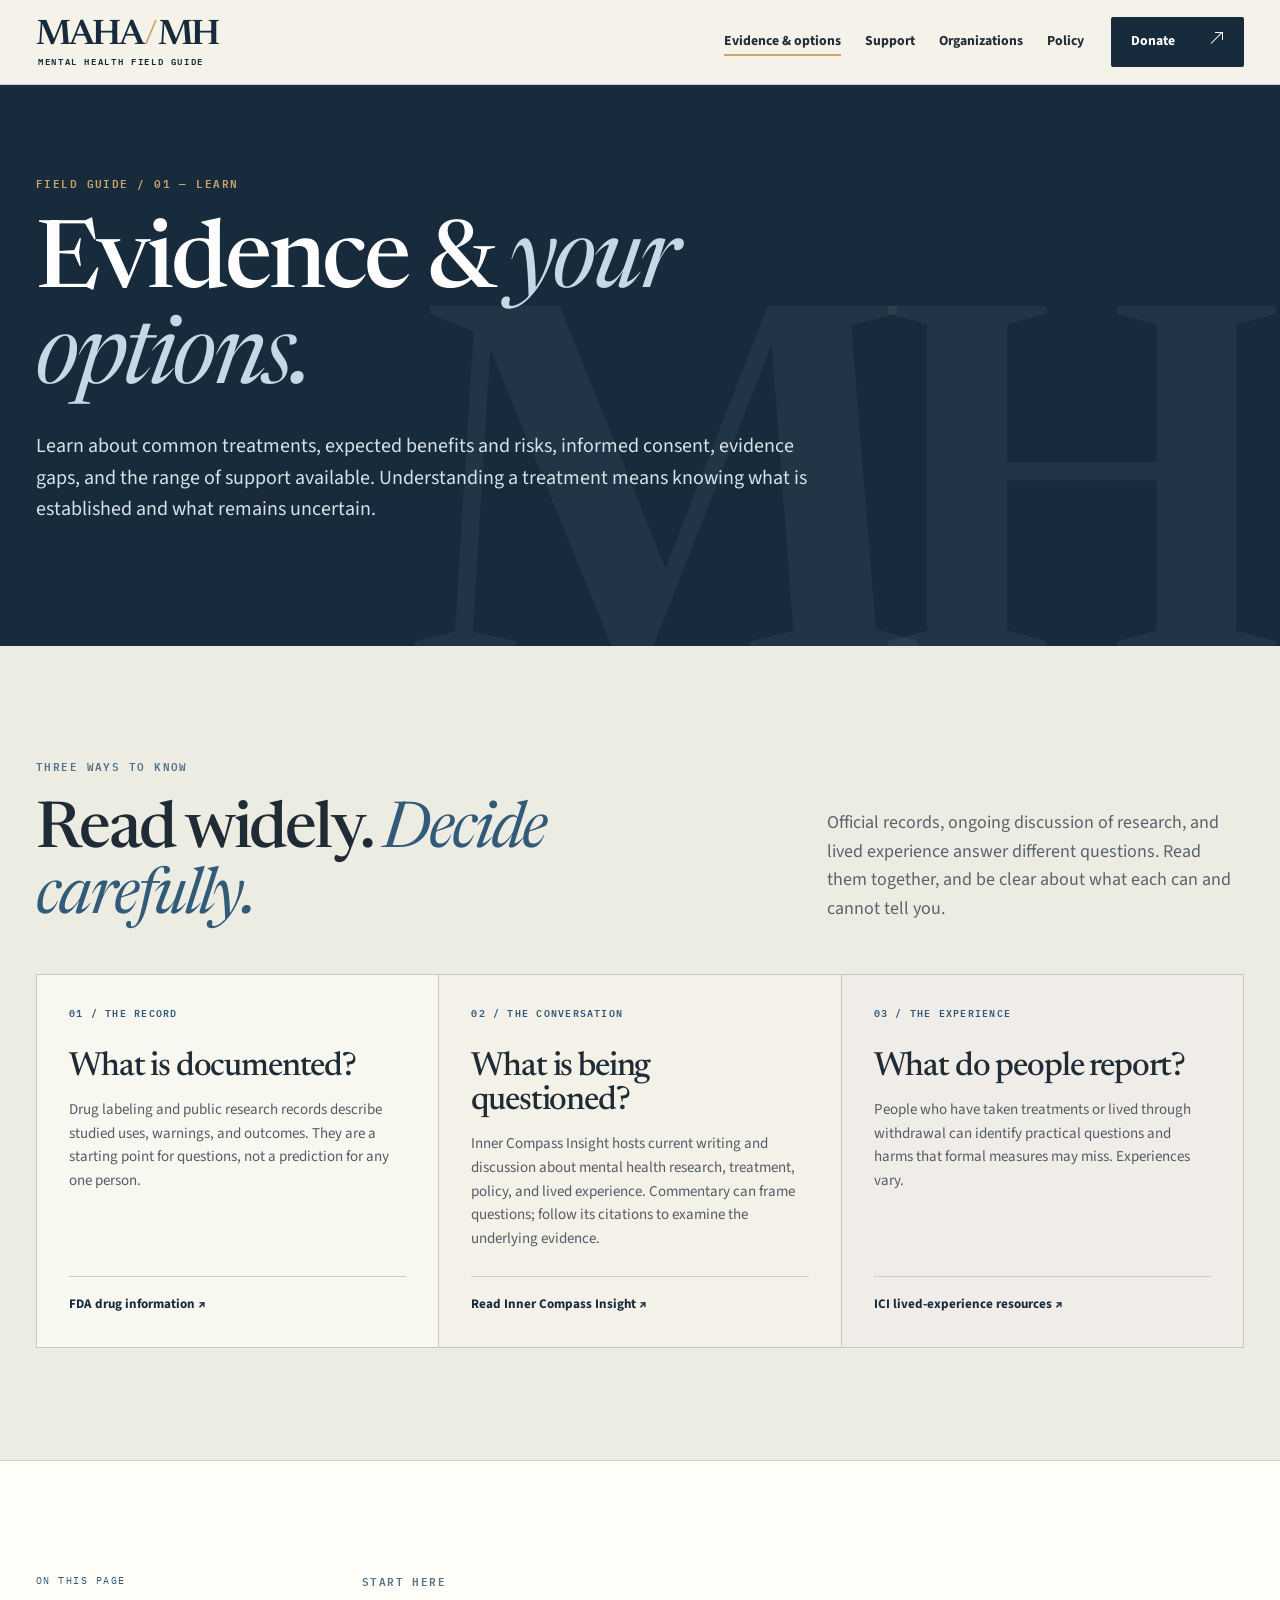
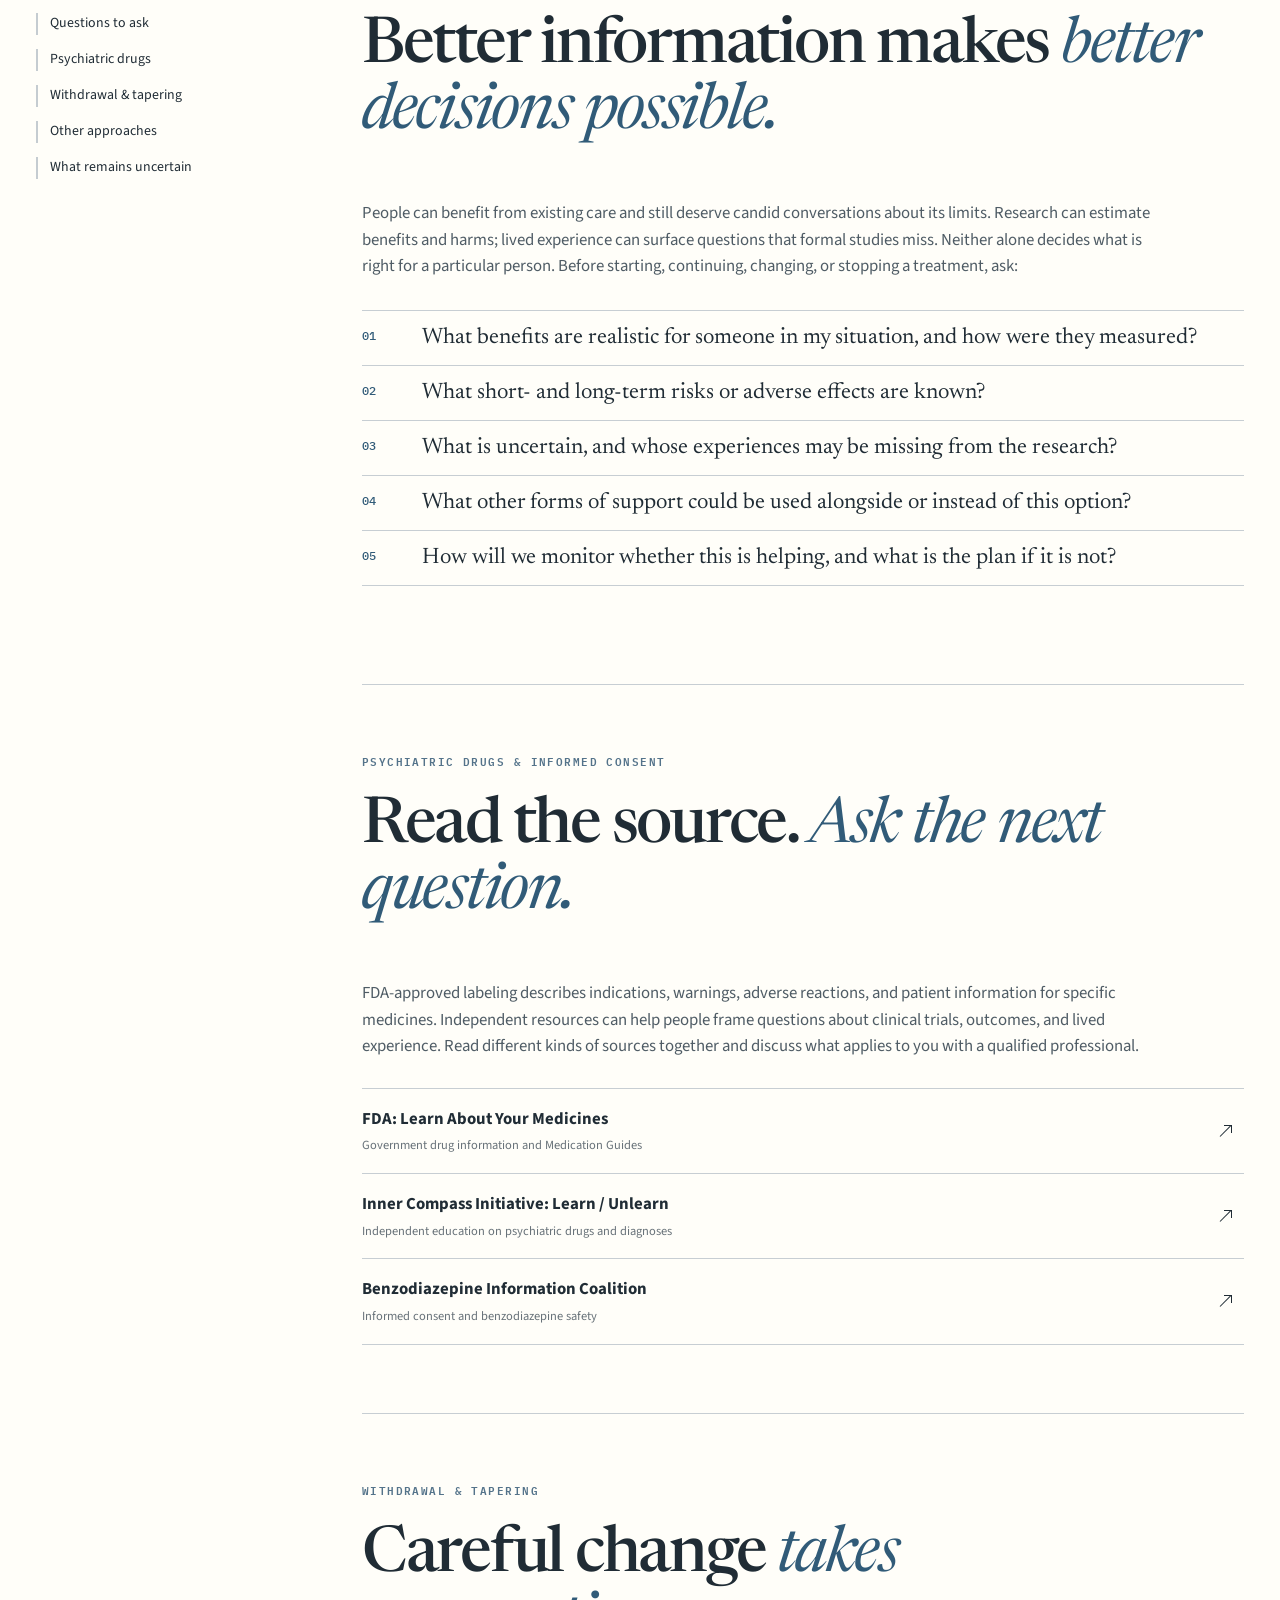
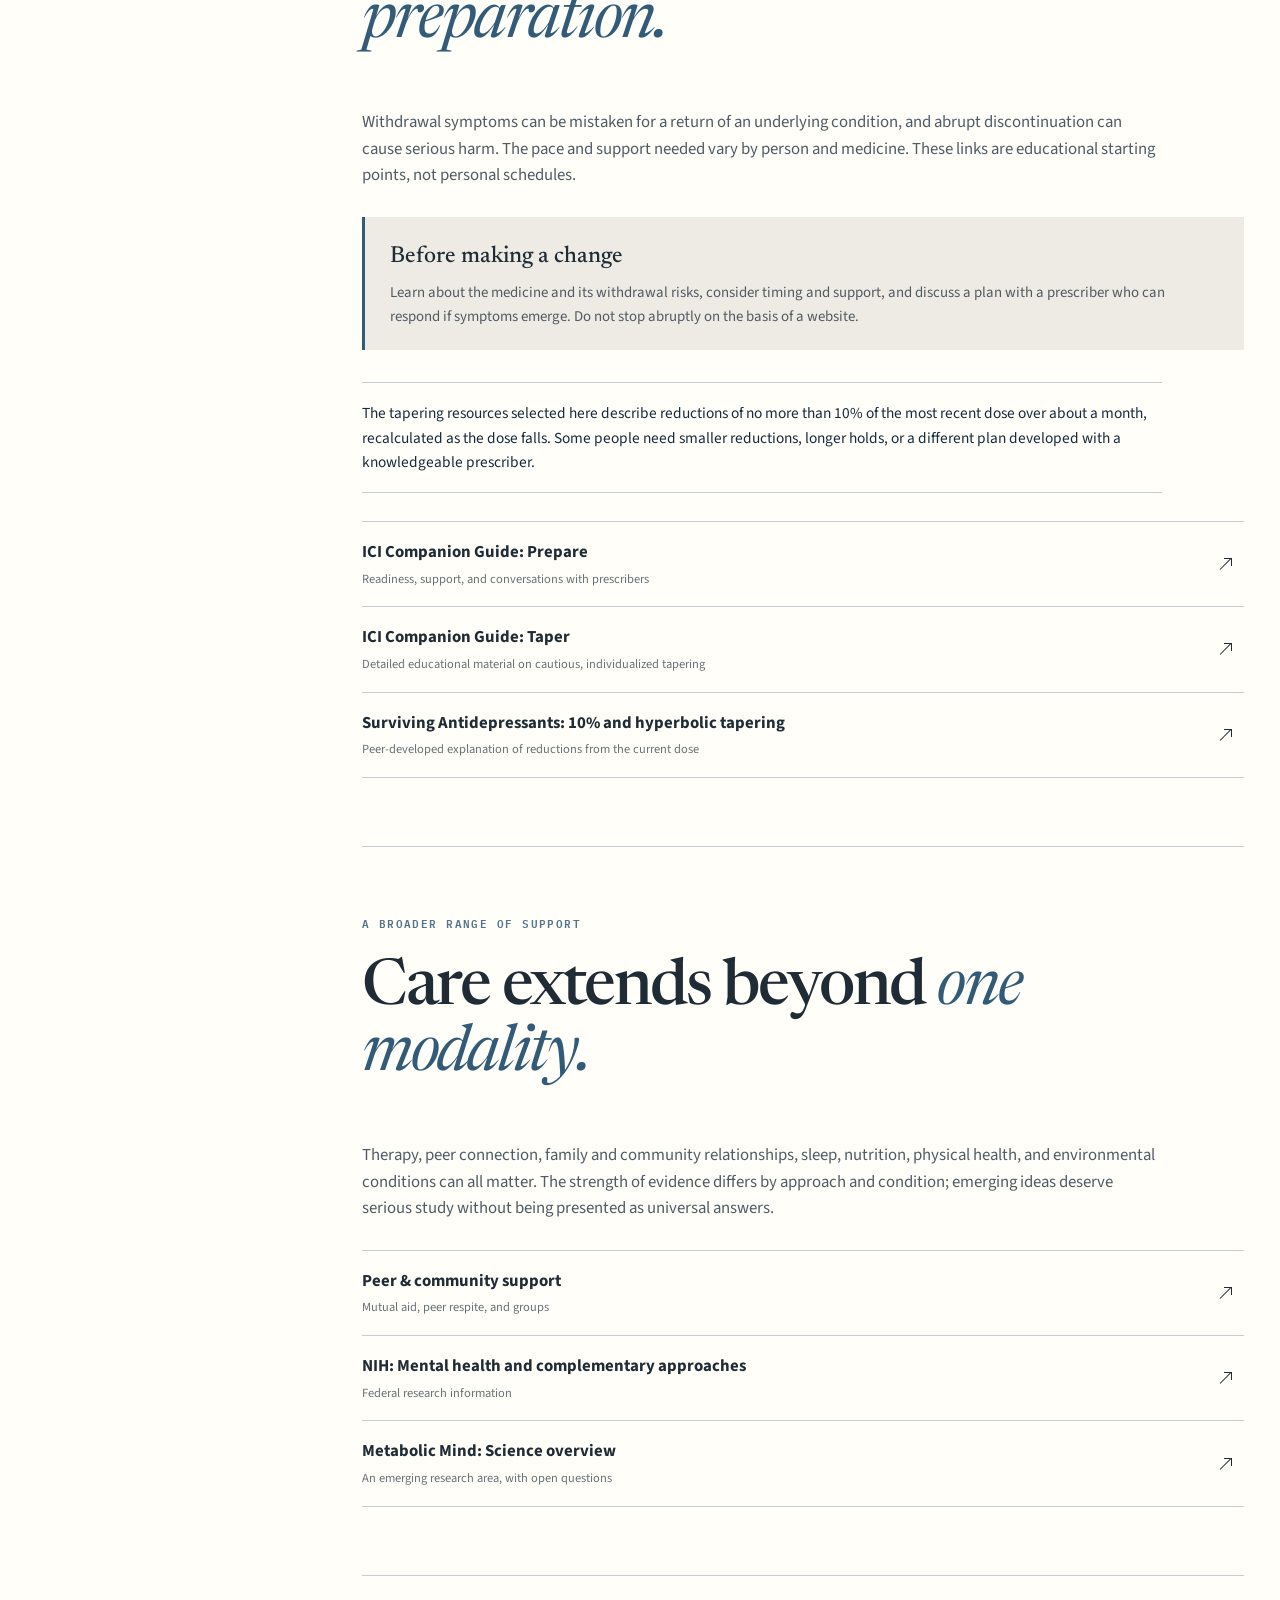
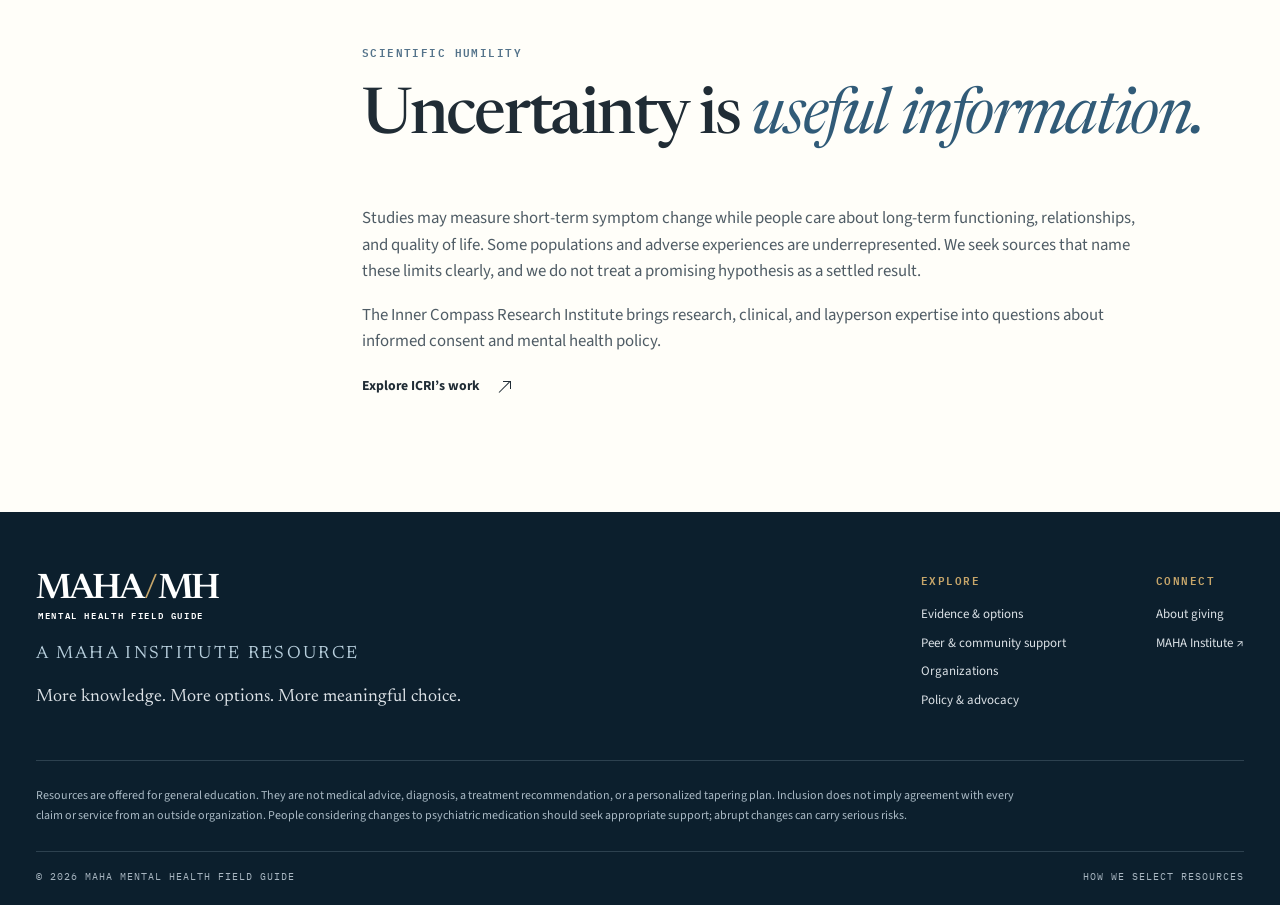
==== commit 92ac3e62: "Render link arrows without iOS emoji substitution" ====
--- a/evidence.html
+++ b/evidence.html
@@ -1,12 +1,12 @@
 <!doctype html>
-<html lang="en"><head><meta charset="utf-8"><meta name="viewport" content="width=device-width, initial-scale=1"><meta name="theme-color" content="#172b3d"><meta name="description" content="Explore mental health evidence, informed consent, psychiatric drugs, withdrawal, and other approaches."><title>Evidence & Options | MAHA Mental Health Field Guide</title><link rel="icon" type="image/svg+xml" href="favicon-navy.svg"><link rel="preconnect" href="https://fonts.googleapis.com"><link rel="preconnect" href="https://fonts.gstatic.com" crossorigin><link href="https://fonts.googleapis.com/css2?family=IBM+Plex+Mono:wght@400;500;600&family=Newsreader:opsz,wght@6..72,400;6..72,500;6..72,600&family=Source+Sans+3:wght@400;500;600;700&display=swap" rel="stylesheet"><link rel="stylesheet" href="styles.css"><script src="app.js" defer></script></head>
+<html lang="en"><head><meta charset="utf-8"><meta name="viewport" content="width=device-width, initial-scale=1"><meta name="theme-color" content="#172b3d"><meta name="description" content="Explore mental health evidence, informed consent, psychiatric drugs, withdrawal, and other approaches."><title>Evidence & Options | MAHA Mental Health Field Guide</title><link rel="icon" type="image/svg+xml" href="favicon-navy.svg"><link rel="preconnect" href="https://fonts.googleapis.com"><link rel="preconnect" href="https://fonts.gstatic.com" crossorigin><link href="https://fonts.googleapis.com/css2?family=IBM+Plex+Mono:wght@400;500;600&family=Newsreader:opsz,wght@6..72,400;6..72,500;6..72,600&family=Source+Sans+3:wght@400;500;600;700&display=swap" rel="stylesheet"><link rel="stylesheet" href="styles.css?v=20260929-arrows"><script src="app.js" defer></script></head>
 <body><a class="skip-link" href="#main">Skip to content</a>
-<header class="site-header"><div class="shell header-inner"><a class="wordmark" href="index.html" aria-label="MAHA Mental Health Field Guide home"><span class="wordmark-main">MAHA<span class="wordmark-slash">/</span>MH</span><span class="wordmark-sub">MENTAL HEALTH FIELD GUIDE</span></a><a class="mobile-donate" href="https://givebutter.com/maha-mental-health-gvp1bu" target="_blank" rel="noopener noreferrer" aria-label="Donate to Inner Compass Initiative">Donate <span aria-hidden="true">↗</span></a><button class="menu-toggle" type="button" aria-label="Menu" aria-controls="site-nav" aria-expanded="false"><span class="menu-label">Menu</span><span aria-hidden="true">☰</span></button><nav id="site-nav" aria-label="Main navigation"><a href="evidence.html" aria-current="page">Evidence & options</a><a href="support.html">Support</a><a href="organizations.html">Organizations</a><a href="policy.html">Policy</a><a class="nav-donate" href="https://givebutter.com/maha-mental-health-gvp1bu" target="_blank" rel="noopener noreferrer" aria-label="Donate to Inner Compass Initiative">Donate <span aria-hidden="true">↗</span></a></nav></div></header>
+<header class="site-header"><div class="shell header-inner"><a class="wordmark" href="index.html" aria-label="MAHA Mental Health Field Guide home"><span class="wordmark-main">MAHA<span class="wordmark-slash">/</span>MH</span><span class="wordmark-sub">MENTAL HEALTH FIELD GUIDE</span></a><a class="mobile-donate" href="https://givebutter.com/maha-mental-health-gvp1bu" target="_blank" rel="noopener noreferrer" aria-label="Donate to Inner Compass Initiative">Donate <span class="link-arrow" aria-hidden="true"></span></a><button class="menu-toggle" type="button" aria-label="Menu" aria-controls="site-nav" aria-expanded="false"><span class="menu-label">Menu</span><span aria-hidden="true">☰</span></button><nav id="site-nav" aria-label="Main navigation"><a href="evidence.html" aria-current="page">Evidence & options</a><a href="support.html">Support</a><a href="organizations.html">Organizations</a><a href="policy.html">Policy</a><a class="nav-donate" href="https://givebutter.com/maha-mental-health-gvp1bu" target="_blank" rel="noopener noreferrer" aria-label="Donate to Inner Compass Initiative">Donate <span class="link-arrow" aria-hidden="true"></span></a></nav></div></header>
 <main id="main"><section class="page-hero"><div class="shell"><p class="eyebrow">FIELD GUIDE / 01 — LEARN</p><h1>Evidence & <em>your options.</em></h1><p>Learn about common treatments, expected benefits and risks, informed consent, evidence gaps, and the range of support available. Understanding a treatment means knowing what is established and what remains uncertain.</p></div></section>
-<section class="section source-guide"><div class="shell"><div class="section-head"><div><span class="section-number">THREE WAYS TO KNOW</span><h2>Read widely. <em>Decide carefully.</em></h2></div><p>Official records, ongoing discussion of research, and lived experience answer different questions. Read them together, and be clear about what each can and cannot tell you.</p></div><div class="source-guide-grid"><article><span>01 / THE RECORD</span><h3>What is documented?</h3><p>Drug labeling and public research records describe studied uses, warnings, and outcomes. They are a starting point for questions, not a prediction for any one person.</p><a href="https://www.fda.gov/patients/learn-about-your-medicines" target="_blank" rel="noopener noreferrer">FDA drug information ↗</a></article><article><span>02 / THE CONVERSATION</span><h3>What is being questioned?</h3><p>Inner Compass Insight hosts current writing and discussion about mental health research, treatment, policy, and lived experience. Commentary can frame questions; follow its citations to examine the underlying evidence.</p><a href="https://innercompassinsight.substack.com/" target="_blank" rel="noopener noreferrer">Read Inner Compass Insight ↗</a></article><article><span>03 / THE EXPERIENCE</span><h3>What do people report?</h3><p>People who have taken treatments or lived through withdrawal can identify practical questions and harms that formal measures may miss. Experiences vary.</p><a href="https://www.theinnercompass.org/learn" target="_blank" rel="noopener noreferrer">ICI lived-experience resources ↗</a></article></div></div></section>
+<section class="section source-guide"><div class="shell"><div class="section-head"><div><span class="section-number">THREE WAYS TO KNOW</span><h2>Read widely. <em>Decide carefully.</em></h2></div><p>Official records, ongoing discussion of research, and lived experience answer different questions. Read them together, and be clear about what each can and cannot tell you.</p></div><div class="source-guide-grid"><article><span>01 / THE RECORD</span><h3>What is documented?</h3><p>Drug labeling and public research records describe studied uses, warnings, and outcomes. They are a starting point for questions, not a prediction for any one person.</p><a href="https://www.fda.gov/patients/learn-about-your-medicines" target="_blank" rel="noopener noreferrer">FDA drug information ↗︎</a></article><article><span>02 / THE CONVERSATION</span><h3>What is being questioned?</h3><p>Inner Compass Insight hosts current writing and discussion about mental health research, treatment, policy, and lived experience. Commentary can frame questions; follow its citations to examine the underlying evidence.</p><a href="https://innercompassinsight.substack.com/" target="_blank" rel="noopener noreferrer">Read Inner Compass Insight ↗︎</a></article><article><span>03 / THE EXPERIENCE</span><h3>What do people report?</h3><p>People who have taken treatments or lived through withdrawal can identify practical questions and harms that formal measures may miss. Experiences vary.</p><a href="https://www.theinnercompass.org/learn" target="_blank" rel="noopener noreferrer">ICI lived-experience resources ↗︎</a></article></div></div></section>
 <section class="section"><div class="shell page-layout"><aside class="page-aside"><span>ON THIS PAGE</span><a href="#questions">Questions to ask</a><a href="#medicines">Psychiatric drugs</a><a href="#withdrawal">Withdrawal & tapering</a><a href="#beyond">Other approaches</a><a href="#uncertainty">What remains uncertain</a></aside><div class="page-content"><section id="questions"><span class="section-number">START HERE</span><h2>Better information makes <em>better decisions possible.</em></h2><p>People can benefit from existing care and still deserve candid conversations about its limits. Research can estimate benefits and harms; lived experience can surface questions that formal studies miss. Neither alone decides what is right for a particular person. Before starting, continuing, changing, or stopping a treatment, ask:</p><ol class="question-list"><li>What benefits are realistic for someone in my situation, and how were they measured?</li><li>What short- and long-term risks or adverse effects are known?</li><li>What is uncertain, and whose experiences may be missing from the research?</li><li>What other forms of support could be used alongside or instead of this option?</li><li>How will we monitor whether this is helping, and what is the plan if it is not?</li></ol></section>
-<section id="medicines"><span class="section-number">PSYCHIATRIC DRUGS & INFORMED CONSENT</span><h2>Read the source. <em>Ask the next question.</em></h2><p>FDA-approved labeling describes indications, warnings, adverse reactions, and patient information for specific medicines. Independent resources can help people frame questions about clinical trials, outcomes, and lived experience. Read different kinds of sources together and discuss what applies to you with a qualified professional.</p><div class="link-rows"><a href="https://www.fda.gov/patients/learn-about-your-medicines" target="_blank" rel="noopener noreferrer"><strong>FDA: Learn About Your Medicines</strong><small>Government drug information and Medication Guides</small><span>↗</span></a><a href="https://www.theinnercompass.org/learn-unlearn" target="_blank" rel="noopener noreferrer"><strong>Inner Compass Initiative: Learn / Unlearn</strong><small>Independent education on psychiatric drugs and diagnoses</small><span>↗</span></a><a href="https://www.benzoinfo.com/informed-consent/" target="_blank" rel="noopener noreferrer"><strong>Benzodiazepine Information Coalition</strong><small>Informed consent and benzodiazepine safety</small><span>↗</span></a></div></section>
-<section id="withdrawal"><span class="section-number">WITHDRAWAL & TAPERING</span><h2>Careful change <em>takes preparation.</em></h2><p>Withdrawal symptoms can be mistaken for a return of an underlying condition, and abrupt discontinuation can cause serious harm. The pace and support needed vary by person and medicine. These links are educational starting points, not personal schedules.</p><div class="callout"><strong>Before making a change</strong><p>Learn about the medicine and its withdrawal risks, consider timing and support, and discuss a plan with a prescriber who can respond if symptoms emerge. Do not stop abruptly on the basis of a website.</p></div><p class="selection-note">The tapering resources selected here describe reductions of no more than 10% of the most recent dose over about a month, recalculated as the dose falls. Some people need smaller reductions, longer holds, or a different plan developed with a knowledgeable prescriber.</p><div class="link-rows"><a href="https://www.theinnercompass.org/prepare" target="_blank" rel="noopener noreferrer"><strong>ICI Companion Guide: Prepare</strong><small>Readiness, support, and conversations with prescribers</small><span>↗</span></a><a href="https://www.theinnercompass.org/taper" target="_blank" rel="noopener noreferrer"><strong>ICI Companion Guide: Taper</strong><small>Detailed educational material on cautious, individualized tapering</small><span>↗</span></a><a href="https://www.survivingantidepressants.org/forums/topic/1024-why-taper-by-10-of-my-dosage-what-is-hyperbolic-tapering/" target="_blank" rel="noopener noreferrer"><strong>Surviving Antidepressants: 10% and hyperbolic tapering</strong><small>Peer-developed explanation of reductions from the current dose</small><span>↗</span></a></div></section>
-<section id="beyond"><span class="section-number">A BROADER RANGE OF SUPPORT</span><h2>Care extends beyond <em>one modality.</em></h2><p>Therapy, peer connection, family and community relationships, sleep, nutrition, physical health, and environmental conditions can all matter. The strength of evidence differs by approach and condition; emerging ideas deserve serious study without being presented as universal answers.</p><div class="link-rows"><a href="support.html"><strong>Peer & community support</strong><small>Mutual aid, peer respite, and groups</small><span>↗</span></a><a href="https://www.nccih.nih.gov/health/mental-health" target="_blank" rel="noopener noreferrer"><strong>NIH: Mental health and complementary approaches</strong><small>Federal research information</small><span>↗</span></a><a href="https://www.metabolicmind.org/resources/science/overview/" target="_blank" rel="noopener noreferrer"><strong>Metabolic Mind: Science overview</strong><small>An emerging research area, with open questions</small><span>↗</span></a></div></section>
-<section id="uncertainty"><span class="section-number">SCIENTIFIC HUMILITY</span><h2>Uncertainty is <em>useful information.</em></h2><p>Studies may measure short-term symptom change while people care about long-term functioning, relationships, and quality of life. Some populations and adverse experiences are underrepresented. We seek sources that name these limits clearly, and we do not treat a promising hypothesis as a settled result.</p><p>The Inner Compass Research Institute brings research, clinical, and layperson expertise into questions about informed consent and mental health policy.</p><a class="text-link" href="https://www.theinnercompass.org/researchinstitute" target="_blank" rel="noopener noreferrer">Explore ICRI’s work <span aria-hidden="true">↗</span></a></section></div></div></section></main>
-<footer class="site-footer"><div class="shell"><div class="footer-main"><div><a class="wordmark wordmark-light" href="index.html"><span class="wordmark-main">MAHA<span class="wordmark-slash">/</span>MH</span><span class="wordmark-sub">MENTAL HEALTH FIELD GUIDE</span></a><p class="footer-institute">A MAHA Institute resource</p><p>More knowledge. More options. More meaningful choice.</p></div><div class="footer-nav"><div><span class="footer-label">Explore</span><a href="evidence.html">Evidence & options</a><a href="support.html">Peer & community support</a><a href="organizations.html">Organizations</a><a href="policy.html">Policy & advocacy</a></div><div><span class="footer-label">Connect</span><a href="giving.html">About giving</a><a href="https://www.mahainstitute.us/" target="_blank" rel="noopener noreferrer">MAHA Institute ↗</a></div></div></div><div class="footer-disclaimer"><p>Resources are offered for general education. They are not medical advice, diagnosis, a treatment recommendation, or a personalized tapering plan. Inclusion does not imply agreement with every claim or service from an outside organization. People considering changes to psychiatric medication should seek appropriate support; abrupt changes can carry serious risks.</p></div><div class="footer-bottom"><span>© 2026 MAHA Mental Health Field Guide</span><a href="index.html#approach">How we select resources</a></div></div></footer></body></html>+<section id="medicines"><span class="section-number">PSYCHIATRIC DRUGS & INFORMED CONSENT</span><h2>Read the source. <em>Ask the next question.</em></h2><p>FDA-approved labeling describes indications, warnings, adverse reactions, and patient information for specific medicines. Independent resources can help people frame questions about clinical trials, outcomes, and lived experience. Read different kinds of sources together and discuss what applies to you with a qualified professional.</p><div class="link-rows"><a href="https://www.fda.gov/patients/learn-about-your-medicines" target="_blank" rel="noopener noreferrer"><strong>FDA: Learn About Your Medicines</strong><small>Government drug information and Medication Guides</small><span class="link-arrow" aria-hidden="true"></span></a><a href="https://www.theinnercompass.org/learn-unlearn" target="_blank" rel="noopener noreferrer"><strong>Inner Compass Initiative: Learn / Unlearn</strong><small>Independent education on psychiatric drugs and diagnoses</small><span class="link-arrow" aria-hidden="true"></span></a><a href="https://www.benzoinfo.com/informed-consent/" target="_blank" rel="noopener noreferrer"><strong>Benzodiazepine Information Coalition</strong><small>Informed consent and benzodiazepine safety</small><span class="link-arrow" aria-hidden="true"></span></a></div></section>
+<section id="withdrawal"><span class="section-number">WITHDRAWAL & TAPERING</span><h2>Careful change <em>takes preparation.</em></h2><p>Withdrawal symptoms can be mistaken for a return of an underlying condition, and abrupt discontinuation can cause serious harm. The pace and support needed vary by person and medicine. These links are educational starting points, not personal schedules.</p><div class="callout"><strong>Before making a change</strong><p>Learn about the medicine and its withdrawal risks, consider timing and support, and discuss a plan with a prescriber who can respond if symptoms emerge. Do not stop abruptly on the basis of a website.</p></div><p class="selection-note">The tapering resources selected here describe reductions of no more than 10% of the most recent dose over about a month, recalculated as the dose falls. Some people need smaller reductions, longer holds, or a different plan developed with a knowledgeable prescriber.</p><div class="link-rows"><a href="https://www.theinnercompass.org/prepare" target="_blank" rel="noopener noreferrer"><strong>ICI Companion Guide: Prepare</strong><small>Readiness, support, and conversations with prescribers</small><span class="link-arrow" aria-hidden="true"></span></a><a href="https://www.theinnercompass.org/taper" target="_blank" rel="noopener noreferrer"><strong>ICI Companion Guide: Taper</strong><small>Detailed educational material on cautious, individualized tapering</small><span class="link-arrow" aria-hidden="true"></span></a><a href="https://www.survivingantidepressants.org/forums/topic/1024-why-taper-by-10-of-my-dosage-what-is-hyperbolic-tapering/" target="_blank" rel="noopener noreferrer"><strong>Surviving Antidepressants: 10% and hyperbolic tapering</strong><small>Peer-developed explanation of reductions from the current dose</small><span class="link-arrow" aria-hidden="true"></span></a></div></section>
+<section id="beyond"><span class="section-number">A BROADER RANGE OF SUPPORT</span><h2>Care extends beyond <em>one modality.</em></h2><p>Therapy, peer connection, family and community relationships, sleep, nutrition, physical health, and environmental conditions can all matter. The strength of evidence differs by approach and condition; emerging ideas deserve serious study without being presented as universal answers.</p><div class="link-rows"><a href="support.html"><strong>Peer & community support</strong><small>Mutual aid, peer respite, and groups</small><span class="link-arrow" aria-hidden="true"></span></a><a href="https://www.nccih.nih.gov/health/mental-health" target="_blank" rel="noopener noreferrer"><strong>NIH: Mental health and complementary approaches</strong><small>Federal research information</small><span class="link-arrow" aria-hidden="true"></span></a><a href="https://www.metabolicmind.org/resources/science/overview/" target="_blank" rel="noopener noreferrer"><strong>Metabolic Mind: Science overview</strong><small>An emerging research area, with open questions</small><span class="link-arrow" aria-hidden="true"></span></a></div></section>
+<section id="uncertainty"><span class="section-number">SCIENTIFIC HUMILITY</span><h2>Uncertainty is <em>useful information.</em></h2><p>Studies may measure short-term symptom change while people care about long-term functioning, relationships, and quality of life. Some populations and adverse experiences are underrepresented. We seek sources that name these limits clearly, and we do not treat a promising hypothesis as a settled result.</p><p>The Inner Compass Research Institute brings research, clinical, and layperson expertise into questions about informed consent and mental health policy.</p><a class="text-link" href="https://www.theinnercompass.org/researchinstitute" target="_blank" rel="noopener noreferrer">Explore ICRI’s work <span class="link-arrow" aria-hidden="true"></span></a></section></div></div></section></main>
+<footer class="site-footer"><div class="shell"><div class="footer-main"><div><a class="wordmark wordmark-light" href="index.html"><span class="wordmark-main">MAHA<span class="wordmark-slash">/</span>MH</span><span class="wordmark-sub">MENTAL HEALTH FIELD GUIDE</span></a><p class="footer-institute">A MAHA Institute resource</p><p>More knowledge. More options. More meaningful choice.</p></div><div class="footer-nav"><div><span class="footer-label">Explore</span><a href="evidence.html">Evidence & options</a><a href="support.html">Peer & community support</a><a href="organizations.html">Organizations</a><a href="policy.html">Policy & advocacy</a></div><div><span class="footer-label">Connect</span><a href="giving.html">About giving</a><a href="https://www.mahainstitute.us/" target="_blank" rel="noopener noreferrer">MAHA Institute ↗︎</a></div></div></div><div class="footer-disclaimer"><p>Resources are offered for general education. They are not medical advice, diagnosis, a treatment recommendation, or a personalized tapering plan. Inclusion does not imply agreement with every claim or service from an outside organization. People considering changes to psychiatric medication should seek appropriate support; abrupt changes can carry serious risks.</p></div><div class="footer-bottom"><span>© 2026 MAHA Mental Health Field Guide</span><a href="index.html#approach">How we select resources</a></div></div></footer></body></html>
--- a/styles.css
+++ b/styles.css
@@ -27,3 +27,57 @@
 .institute-priorities{margin:0 0 80px;padding:45px;background:#e9eff3;border:1px solid #c8d4dc;border-top:4px solid var(--blue)}.institute-priorities .section-head{margin-bottom:30px;padding-bottom:28px;border-bottom:1px solid #bdcdd7}.institute-priorities .section-head h2{color:var(--blue)}.priority-grid,.spotlight-grid{display:grid;grid-template-columns:repeat(2,minmax(0,1fr));gap:12px}.priority-grid article,.spotlight-grid article{padding:25px;background:var(--paper);border:1px solid #d4dce1}.priority-grid article>span,.spotlight-grid article>span{font:600 .69rem var(--mono);letter-spacing:.1em;color:var(--blue)}.priority-grid h3,.spotlight-grid h3{margin:16px 0 10px}.priority-grid p,.spotlight-grid p{font-size:.95rem;color:var(--muted);margin-bottom:0}.institute-priorities .source-links{margin-top:24px}.policy-spotlight,.funding-watch{border-top:1px solid var(--line);padding-top:58px;margin-top:65px}.policy-spotlight>p,.funding-watch>p{max-width:850px;color:var(--muted)}.spotlight-grid{margin:28px 0 22px}.spotlight-grid p{margin-bottom:18px}.funding-watch .text-link{color:var(--blue)}.funding-watch .text-link:hover{color:var(--sapphire)}@media(max-width:700px){.priority-grid,.spotlight-grid{grid-template-columns:1fr}.institute-priorities{padding:26px}}
 
 .institute-signature{display:inline-block;color:#d3e1ea;border-left:2px solid var(--copper);padding-left:13px;margin:-8px 0 24px;font:600 .68rem/1.4 var(--mono);letter-spacing:.1em;text-transform:uppercase}.hero-content .institute-signature+h1{margin-top:0}.footer-institute{color:#b8cfdd;font:600 .65rem/1.5 var(--mono);letter-spacing:.13em;text-transform:uppercase;margin:18px 0 9px}.status-tag{display:inline-block;background:#e1ebf1;color:#254764;border:1px solid #a9bfcd;padding:5px 9px;font:600 .66rem/1.35 var(--mono);letter-spacing:.03em;margin-top:12px}.spotlight-grid .status-tag{display:table}.funding-status{margin:0 0 15px}
+
+.institute-priorities{margin-bottom:14px}.state-efforts{margin-top:0;margin-bottom:70px;border-left-color:var(--blue);background:#f8f8f1}
+
+/* Phone layout: scale the editorial type and keep every action within its card. */
+@media(max-width:650px){
+  h1,h2,h3{overflow-wrap:break-word}
+  h2{font-size:clamp(2.25rem,10vw,3.1rem);line-height:1.08}
+  .home-hero h1,.page-hero h1{font-size:clamp(2.75rem,11.5vw,4rem);line-height:1.02}
+  .hero-layout{min-height:0}
+  .hero-content{padding:48px 0 28px}
+  .hero-index{margin:0 0 32px;box-shadow:none}
+  .hero-rule{flex-wrap:wrap;line-height:1.5}
+  .page-hero{padding:54px 0 60px}
+  .page-hero:after{font-size:13rem;bottom:-35px}
+  .section-head{margin-bottom:28px}
+  .page-aside{margin-bottom:38px}
+  .page-content section{padding-bottom:48px;margin-bottom:48px}
+  .route-card,.directory-entry{min-height:0}
+  .route-card{padding:23px}
+  .directory-entry{padding:23px}
+  .search-field,.search-field input{width:100%;min-width:0}
+  .directory-tools{display:block}
+  .filters{margin-top:14px}
+  .institute-priorities{padding:22px;margin-bottom:12px}
+  .institute-priorities .section-head{padding-bottom:20px}
+  .priority-grid article,.spotlight-grid article{padding:20px}
+  .state-efforts{margin-bottom:50px}
+  .tracking-tool{padding:22px}
+  .tracking-tool .button,.source-links a{width:100%;min-width:0;white-space:normal;overflow-wrap:anywhere}
+  .source-panel{padding:22px}
+  .source-links a{gap:12px}
+  .feature-card:first-child h3{font-size:clamp(2.15rem,10vw,2.9rem)}
+  .feature-card h3{font-size:2.1rem}
+  .application-context h2{font-size:clamp(2.25rem,10vw,3rem)}
+  .application-form{min-width:0}
+  .footer-nav{flex-wrap:wrap}
+}
+@media(max-width:390px){
+  .header-inner{gap:6px}
+  .wordmark-main{font-size:1.5rem}
+  .wordmark-sub{font-size:.4rem;letter-spacing:.11em}
+  .mobile-donate{padding:8px;font-size:.65rem}
+  .menu-toggle{padding:7px;font-size:.7rem}
+  .home-hero h1,.page-hero h1{font-size:clamp(2.65rem,11vw,3.25rem)}
+  h2{font-size:clamp(2.1rem,10vw,2.55rem)}
+  .eyebrow{font-size:.62rem}
+  .hero-index>a{grid-template-columns:27px minmax(0,1fr) 14px;gap:8px}
+  .hero-index>a strong{font-size:1.08rem}
+}
+
+/* Draw corner arrows as CSS so iOS cannot substitute an emoji glyph. */
+.link-arrow{display:inline-block;position:relative;flex:none;width:14px;height:14px;vertical-align:middle;font-style:normal}
+.link-arrow::before{content:"";position:absolute;left:1px;bottom:1px;width:15px;border-top:1.5px solid currentColor;transform:rotate(-45deg);transform-origin:left center}
+.link-arrow::after{content:"";position:absolute;right:1px;top:1px;width:7px;height:7px;border-top:1.5px solid currentColor;border-right:1.5px solid currentColor}
